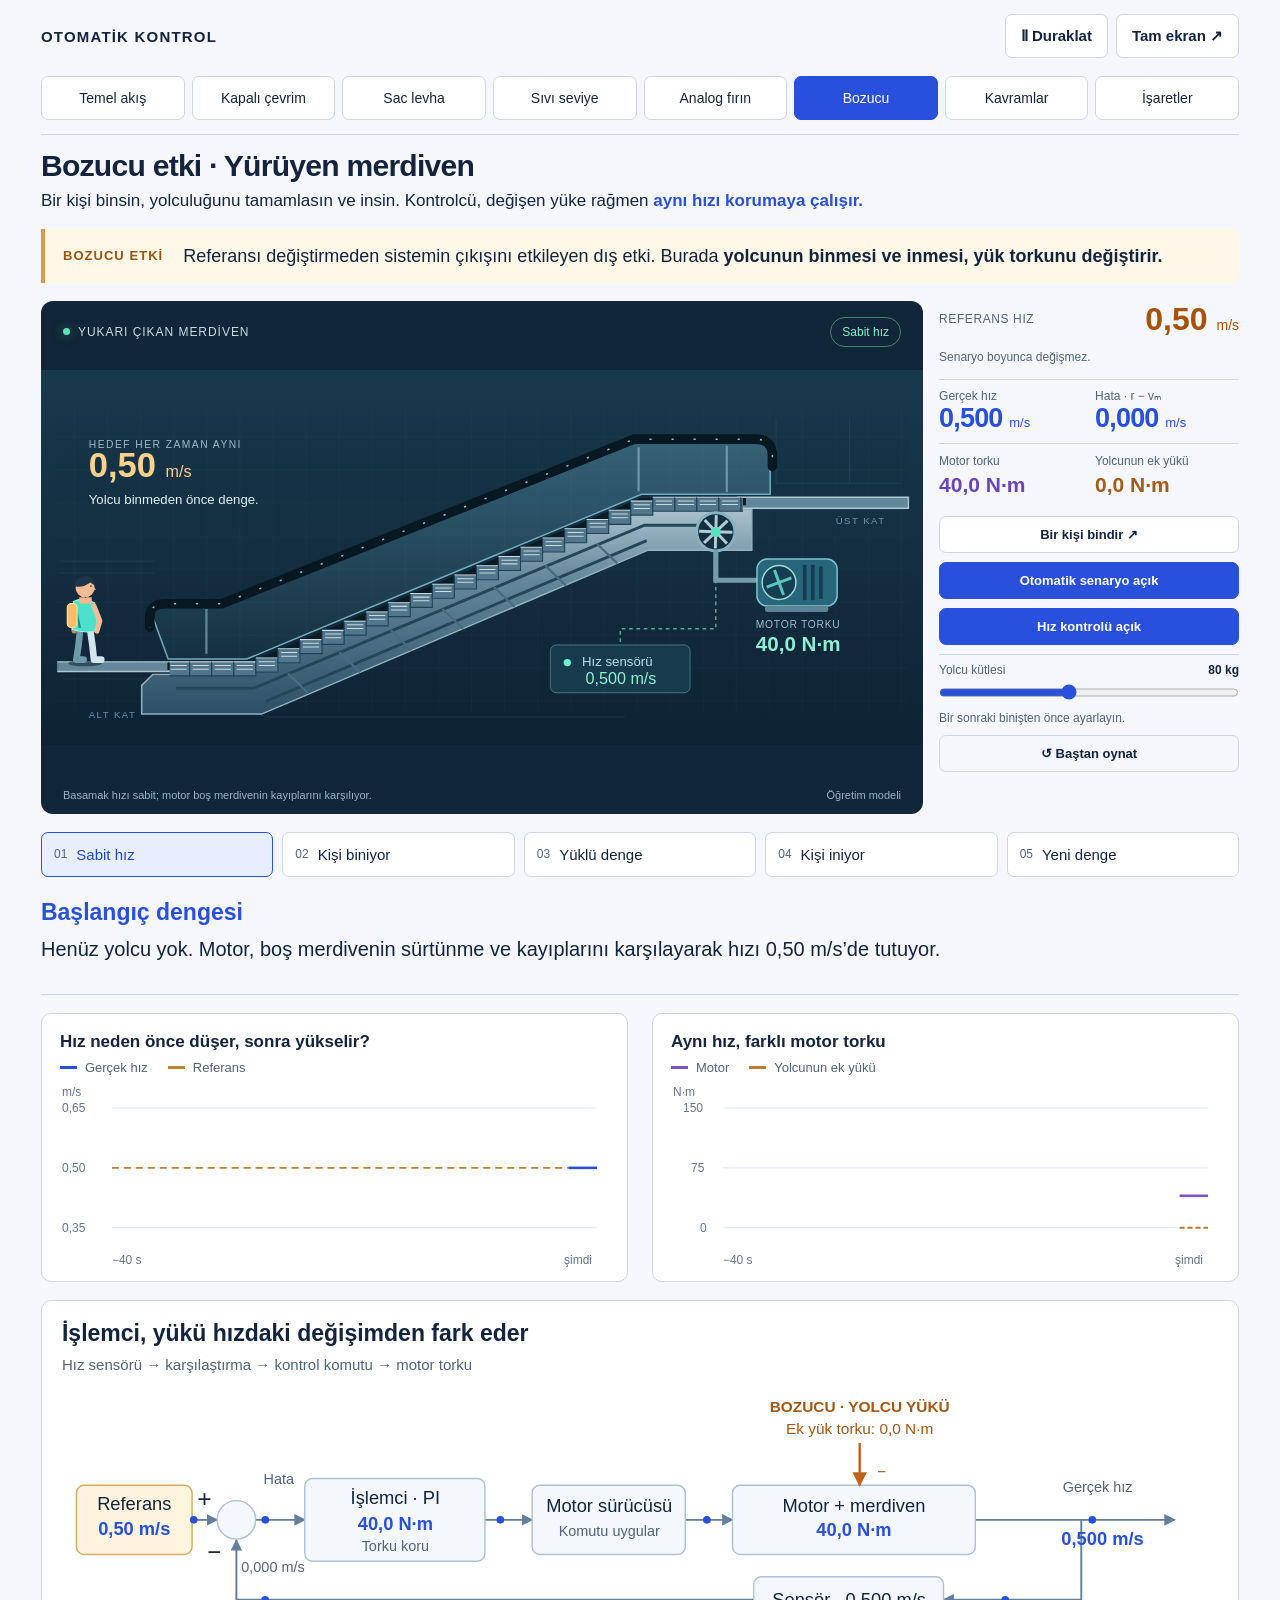
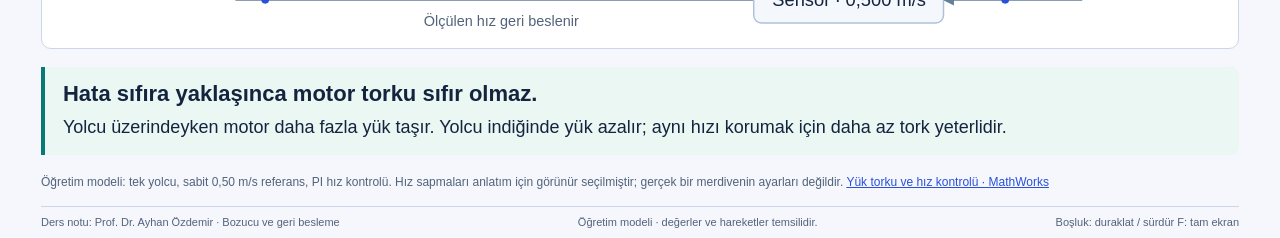
==== index.html @ 8d1a3953 "Add automatic control lecture presentation and source notes" ====
<!doctype html>
<html lang="tr">
<head>
<meta charset="utf-8">
<meta name="viewport" content="width=device-width, initial-scale=1">
<meta name="theme-color" content="#f5f7fc">
<title>Bozucu etki · Yürüyen merdiven · Otomatik Kontrol</title>
<link rel="stylesheet" href="rolling-mill.css">
<link rel="stylesheet" href="liquid-tank.css">
<link rel="stylesheet" href="analog-oven.css">
<link rel="stylesheet" href="lesson-notes.css">
<link rel="stylesheet" href="escalator.css">
<link rel="stylesheet" href="signals.css">
<link rel="icon" type="image/svg+xml" href="data:image/svg+xml,%3Csvg xmlns='http://www.w3.org/2000/svg' viewBox='0 0 40 40'%3E%3Crect width='40' height='40' rx='8' fill='%232950db'/%3E%3Cpath d='M10 12h20v16H10z' fill='none' stroke='white' stroke-width='3'/%3E%3Ccircle cx='10' cy='20' r='4' fill='%23ffc25b'/%3E%3C/svg%3E">
<style>
:root{--bg:#f5f7fc;--paper:#fff;--ink:#14243e;--muted:#52637c;--line:#ccd6e6;--blue:#2950db;--tint:#e5edff;--orange:#a84a00;--teal:#087974}
*{box-sizing:border-box}body{margin:0;background:var(--bg);color:var(--ink);font-family:"Segoe UI",Arial,sans-serif}button{font:inherit;color:inherit;cursor:pointer;min-height:44px;border:1px solid var(--line);border-radius:7px;padding:9px 15px;background:var(--paper);font-weight:600;touch-action:manipulation}button:hover{background:var(--tint)}button:focus-visible,a:focus-visible{outline:3px solid var(--blue);outline-offset:4px}button[aria-pressed=true]{background:var(--blue);color:#fff;border-color:var(--blue)}
.board{min-height:100svh;display:flex;flex-direction:column;max-width:1900px;margin:auto;padding:0 3.2vw}.topbar{display:flex;align-items:center;justify-content:space-between;gap:18px;padding:14px 0;border-bottom:1px solid var(--line)}.brand{font-size:15px;font-weight:700;letter-spacing:.08em}.brand span{font-weight:400;letter-spacing:0;color:var(--muted);margin-left:18px}.top-actions{display:flex;gap:8px;font-size:15px}.intro{padding:20px 0 14px}h1{font-size:clamp(30px,2.65vw,48px);line-height:1.1;letter-spacing:-.025em;margin:0 0 12px;font-weight:650}.definition{font-size:clamp(19px,1.55vw,28px);line-height:1.45;max-width:1500px;margin:0}.definition strong{font-weight:650;color:var(--blue)}.purpose{font-size:clamp(15px,1.16vw,20px);color:var(--muted);margin:8px 0 0;line-height:1.4}.examples{display:flex;align-items:center;gap:8px;flex-wrap:wrap;padding:0 0 16px;border-bottom:1px solid var(--line)}.examples>span{font-size:15px;color:var(--muted);margin-right:8px}.examples button{font-size:16px;font-weight:500;min-height:42px}.workspace{display:grid;grid-template-columns:minmax(0,1.7fr) minmax(330px,1fr);gap:3vw;align-items:center;flex:1;min-height:400px;padding:12px 0}.flow{margin:0;min-width:0}.flow svg{width:100%;height:auto;max-height:49vh;display:block;overflow:visible}.flow text{font-family:inherit;fill:var(--ink)}.node rect{fill:var(--paper);stroke:var(--line);stroke-width:1.8;transition:fill .25s,stroke .25s}.node.active rect{fill:var(--tint);stroke:var(--blue);stroke-width:2.2}.node-title{font-size:26px;font-weight:600}.node-value{font-size:21px;fill:var(--muted)!important}.edge{fill:none;stroke:#7c8da5;stroke-width:2.5}.edge.active{stroke:var(--blue);stroke-width:3.3}.flow .reference{fill:var(--orange)}.flow-caption{display:flex;align-items:flex-start;gap:14px;margin-top:6px;min-height:58px;font-size:clamp(17px,1.45vw,25px);line-height:1.4}.phase-mark{width:9px;height:9px;border-radius:50%;background:var(--blue);margin-top:10px;flex-shrink:0}.flow-caption strong{font-weight:650;color:var(--blue)}.example{border-left:1px solid var(--line);padding-left:2.4vw;min-width:0}.example-heading{display:flex;align-items:center;justify-content:space-between;gap:8px;margin-bottom:13px}.example-heading h2{font-size:clamp(23px,1.9vw,34px);font-weight:650;line-height:1.15;margin:0}.live-label{font-size:13px;color:var(--teal);white-space:nowrap}.readings{display:grid;grid-template-columns:1fr 1fr;gap:12px}.reading-label{display:block;font-size:14px;color:var(--muted);margin-bottom:1px}.value{font-size:clamp(32px,3.45vw,62px);font-weight:600;font-variant-numeric:tabular-nums;letter-spacing:-.045em;line-height:1.15}.value small{font-size:.35em;letter-spacing:0;margin-left:5px}.target .value{color:var(--orange)}.actual .value{color:var(--blue)}.meter{height:9px;background:#dce4f0;position:relative;border-radius:3px;margin:13px 0 9px}.meter-fill{height:100%;width:30%;background:var(--blue);border-radius:3px}.target-tick{position:absolute;top:-5px;height:19px;width:2px;background:var(--orange)}.meter-foot{display:flex;justify-content:space-between;gap:10px;color:var(--muted);font-size:14px;margin-bottom:16px}.error{font-weight:600;color:var(--ink);font-variant-numeric:tabular-nums}.explanations{display:grid;gap:11px}.explanation{padding-left:12px;border-left:3px solid var(--line)}.explanation.current{border-left-color:var(--blue)}.explanation strong{display:block;font-size:clamp(17px,1.33vw,23px);font-weight:650}.explanation p{font-size:clamp(16px,1.23vw,21px);line-height:1.35;color:var(--muted);margin:3px 0 0}.example-bottom{display:flex;justify-content:space-between;align-items:center;gap:12px;margin-top:16px}.example-bottom button{font-size:14px;min-height:40px;padding:8px 12px}.model-note{font-size:13px;line-height:1.35;color:var(--muted);max-width:240px;margin:0}.generic .value{font-size:42px}.generic .meter,.generic .meter-foot{display:none}.generic .readings{margin-bottom:24px}.generic .reading-label{font-size:15px}.generic .value{letter-spacing:0}.footer{display:flex;justify-content:space-between;align-items:center;gap:18px;padding:10px 0 13px;border-top:1px solid var(--line);font-size:13px;line-height:1.35;color:var(--muted)}.footer a{color:inherit;text-decoration:none}.footer a:hover{text-decoration:underline}.sr-only{position:absolute;width:1px;height:1px;padding:0;margin:-1px;overflow:hidden;clip:rect(0,0,0,0);white-space:nowrap;border:0}
@media(min-width:1600px){.board{padding-left:3.5vw;padding-right:3.5vw}.topbar{padding:20px 0}.intro{padding:26px 0 20px}.examples{padding-bottom:20px}.workspace{min-height:570px;padding:24px 0}.flow svg{max-height:53vh}.example-heading{margin-bottom:22px}.explanations{gap:18px}.example-bottom{margin-top:22px}.footer{padding:15px 0;font-size:15px}}
@media(max-width:1100px){.workspace{grid-template-columns:minmax(0,1.5fr) minmax(310px,1fr);gap:20px}.flow .node-title{font-size:28px}.flow .node-value{font-size:23px}.flow-caption{font-size:17px}.example{padding-left:20px}.examples button{font-size:15px}.intro{padding-top:17px}.definition{font-size:19px}.purpose{font-size:15px}}
@media(max-width:800px){.board{padding:0 4%}.brand{font-size:13px}.brand span{display:none}.top-actions button{font-size:13px;padding:8px 10px}.topbar{padding:12px 0;gap:8px}.intro{padding:20px 0 16px}h1{font-size:31px}.definition{font-size:19px}.purpose{font-size:15px}.examples{gap:7px}.examples>span{display:none}.examples button{font-size:14px;flex:1 1 calc(50% - 8px)}.workspace{grid-template-columns:1fr;gap:20px;padding:20px 0}.flow svg{max-height:none}.flow-caption{min-height:58px;font-size:17px}.example{padding:20px 0 0;border-left:0;border-top:1px solid var(--line)}.example-heading h2{font-size:25px}.value{font-size:48px}.readings{gap:28px}.explanation strong{font-size:19px}.explanation p{font-size:18px}.explanations{gap:16px}.footer{align-items:flex-start;font-size:12px}.footer .shortcuts{display:none}.model-note{font-size:13px}.example-bottom{margin-top:20px}.flow .node-title{font-size:30px}.flow .node-value{font-size:25px}.node .optional{display:none}}
@media(min-width:801px){.board{height:100svh}.topbar,.intro,.examples,.footer{flex-shrink:0}.workspace{min-height:0;grid-template-rows:minmax(0,1fr);padding-top:8px;padding-bottom:8px}.flow{display:flex;flex-direction:column;min-height:0;height:100%;justify-content:center}.flow svg{flex:1 1 0;min-height:0;height:0;max-height:none}.flow-caption{min-height:46px;flex:0 0 auto}}
@media(min-width:801px) and (max-width:1100px){.live-label{display:none}.explanations{gap:9px}.example-bottom{margin-top:12px}}
[hidden]{display:none!important}
.topic-nav{display:flex;align-items:center;gap:7px;margin-left:auto}.topic-nav button{font-size:14px;font-weight:500}.closed-workspace{flex:1;min-height:0;display:flex;flex-direction:column;padding:12px 0}.closed-diagram{flex:1;min-height:0;margin:0;display:flex;align-items:center}.closed-diagram svg{display:block;width:100%;height:100%;min-height:0;overflow:visible}.closed-diagram text{font-family:inherit;fill:var(--ink)}.cl-title{font-size:29px;font-weight:600}.cl-sub{font-size:23px;fill:var(--muted)!important}.cl-signal-label{font-size:25px}.cl-box{fill:var(--paper);stroke:var(--line);stroke-width:2}.cl-node.active .cl-box{fill:var(--tint);stroke:var(--blue)}.cl-frame{fill:none;stroke:#71829b;stroke-width:2;stroke-dasharray:20 9 3 9}.cl-edge{fill:none;stroke:#71829b;stroke-width:2.7}.cl-edge.active{stroke:var(--blue);stroke-width:3.5}.cl-sign{font-size:33px;font-weight:600}.cl-branch{fill:var(--ink)}.cl-detail{display:grid;grid-template-columns:1.05fr 1fr;gap:34px;align-items:start;border-top:1px solid var(--line);padding-top:18px;flex-shrink:0;margin-top:10px;min-height:155px}.cl-stage-label{display:flex;gap:12px;align-items:center;margin-bottom:9px}.cl-stage-label h2{margin:0;font-size:clamp(22px,1.9vw,34px);font-weight:650}.cl-phase-number{color:var(--blue);font-size:16px;font-variant-numeric:tabular-nums}.cl-detail p{margin:0;font-size:clamp(18px,1.5vw,25px);line-height:1.38}.cl-calculation{border-left:1px solid var(--line);padding-left:30px}.cl-calculation-header{display:flex;justify-content:space-between;align-items:center;gap:12px;margin-bottom:10px}.cl-calculation-header span{color:var(--muted);font-size:15px}.cl-calculation-header button{font-size:14px;min-height:38px;padding:7px 12px}.cl-equation{font-size:clamp(23px,2.15vw,36px);font-variant-numeric:tabular-nums;line-height:1.2;color:var(--blue);white-space:nowrap}.cl-equation sub{font-size:.6em}.cl-calculation .cl-note{font-size:clamp(14px,1.08vw,19px);color:var(--muted);margin-top:9px;line-height:1.35}.closed-mode .intro{padding-bottom:10px}.cl-symbol{font-style:italic}
@media(min-width:1600px){.cl-detail{min-height:200px;padding-top:25px}.cl-title{font-size:31px}.cl-sub{font-size:24px}.topic-nav button{font-size:16px}}
@media(min-width:801px) and (max-width:1100px){.topbar{gap:9px}.brand span{display:none}.topic-nav button,.top-actions button{font-size:13px;padding:8px 10px}.cl-detail{min-height:164px;gap:20px}.cl-calculation{padding-left:20px}.cl-equation{font-size:24px}.cl-calculation-header{gap:6px}.cl-calculation-header button{font-size:12px}.cl-title{font-size:30px}.cl-sub{font-size:24px}}
@media(max-width:800px){.topbar{flex-wrap:wrap}.topic-nav{order:3;width:100%;margin-left:0}.topic-nav button{flex:1}.top-actions{margin-left:auto}.closed-workspace{flex:none;padding:18px 0}.closed-diagram{flex:none}.closed-diagram svg{height:auto;min-height:0}.cl-detail{grid-template-columns:1fr;gap:20px;min-height:0;padding-top:20px;margin-top:20px}.cl-calculation{border-left:0;border-top:1px solid var(--line);padding:20px 0 0}.cl-detail p{font-size:19px}.cl-calculation .cl-note{font-size:15px}.cl-equation{font-size:26px}.cl-title{font-size:19px}.cl-sub{font-size:15px}.cl-signal-label{font-size:17px}.cl-sign{font-size:26px}.cl-calculation-header span{font-size:14px}.cl-calculation-header button{font-size:13px}.closed-mode h1{font-size:29px}}
@media(prefers-reduced-motion:reduce){*{transition:none!important}}
</style>
</head>
<body>
<main class="board">
  <header class="topbar"><div class="brand">OTOMATİK KONTROL <span>1. hafta</span></div><nav class="topic-nav" aria-label="Ders konusu"><button type="button" data-topic="temel" aria-pressed="false">Temel akış</button><button type="button" data-topic="kapali" aria-pressed="false">Kapalı çevrim</button><button type="button" data-topic="sac" aria-pressed="false">Sac levha</button><button type="button" data-topic="seviye" aria-pressed="false">Sıvı seviye</button><button type="button" data-topic="analog" aria-pressed="true">Analog fırın</button><button type="button" data-topic="bozucu" aria-pressed="false">Bozucu</button><button type="button" data-topic="notlar" aria-pressed="false">Kavramlar</button><button type="button" data-topic="isaretler" aria-pressed="false">İşaretler</button></nav><div class="top-actions"><button id="pause" type="button" aria-pressed="false">Ⅱ Duraklat</button><button id="fullscreen" type="button">Tam ekran ↗</button></div></header>
  <section class="intro" aria-labelledby="title"><h1 id="title">Kontrolün temel döngüsü</h1><p class="definition">Kontrol, bir sistemde fiziksel büyüklüğün <strong>istenen referans değeri</strong>, belirlenen performansta takip etmesini sağlayan kurallar olarak tanımlanabilir.</p><p class="purpose">Amaç, sıcaklık, basınç, hız veya seviye gibi bir büyüklüğü istenen değere getirmektir. Performans, hedefe ulaşma süresini, aşımı ve kalan hatayı kapsar.</p></section>
  <nav class="examples" aria-label="Aynı kontrol döngüsünün örnekleri"><span>Akışta göster:</span><button type="button" data-example="genel" aria-pressed="true">Ders notundaki akış</button><button type="button" data-example="oda" aria-pressed="false">Oda sıcaklığı</button><button type="button" data-example="hiz" aria-pressed="false">Otomobil hızı</button><button type="button" data-example="su" aria-pressed="false">İnsanla su doldurma</button></nav>
  <section class="workspace" aria-label="Otomatik hareket eden kontrol akışı">
    <figure class="flow">
      <svg viewBox="0 0 900 470" role="img" aria-labelledby="flow-title flow-desc">
        <title id="flow-title">Kontrol sisteminin geri besleme döngüsü</title><desc id="flow-desc">Sistemden ölçmeye, ölçmeden karşılaştırmaya geri besleme vardır. Referans karşılaştırmaya girer. Ardından değerlendirme, kontrol işareti üretimi ve sistem gelir. Hareketli işaret bu yolu otomatik izler.</desc>
        <defs><marker id="arrow" viewBox="0 0 10 10" refX="9" refY="5" markerWidth="7" markerHeight="7" orient="auto"><path d="M0 0L10 5L0 10Z" fill="#7c8da5"/></marker><marker id="arrow-active" viewBox="0 0 10 10" refX="9" refY="5" markerWidth="7" markerHeight="7" orient="auto"><path d="M0 0L10 5L0 10Z" fill="#2950db"/></marker></defs>
        <path id="edge-reference" class="edge" d="M280 38V63" marker-end="url(#arrow)"/>
        <path id="edge-compare" class="edge" d="M747 257V97H468" marker-end="url(#arrow)"/>
        <path id="edge-evaluate" class="edge" d="M280 132V161" marker-end="url(#arrow)"/>
        <path id="edge-command" class="edge" d="M280 231V263" marker-end="url(#arrow)"/>
        <path id="edge-system" class="edge" d="M280 346V380" marker-end="url(#arrow)"/>
        <path id="edge-measure" class="edge" d="M468 415H747V337" marker-end="url(#arrow)"/>
        <text class="node-title reference" x="280" y="25" text-anchor="middle">Referans <tspan id="reference-value"></tspan></text>
        <g id="node-compare" class="node"><rect x="92" y="63" width="376" height="69" rx="6"/><text class="node-title" x="280" y="92" text-anchor="middle">Karşılaştırma</text><text id="compare-value" class="node-value" x="280" y="118" text-anchor="middle">Referans ve ölçüm</text></g>
        <g id="node-evaluate" class="node"><rect x="92" y="161" width="376" height="70" rx="6"/><text class="node-title" x="280" y="190" text-anchor="middle">Değerlendirme</text><text id="evaluate-value" class="node-value" x="280" y="216" text-anchor="middle">Kontrol kuralı</text></g>
        <g id="node-command" class="node"><rect x="92" y="263" width="376" height="83" rx="6"/><text class="node-title" x="280" y="292" text-anchor="middle">Kontrol işaretinin<tspan x="280" dy="30">üretilmesi</tspan></text></g>
        <g id="node-system" class="node"><rect x="92" y="380" width="376" height="70" rx="6"/><text class="node-title" x="280" y="409" text-anchor="middle">Sistem</text><text id="system-value" class="node-value" x="280" y="435" text-anchor="middle">Fiziksel büyüklük</text></g>
        <g id="node-measure" class="node"><rect x="628" y="257" width="238" height="80" rx="6"/><text class="node-title" x="747" y="289" text-anchor="middle">Ölçme</text><text id="measure-value" class="node-value" x="747" y="319" text-anchor="middle">Algılayıcı</text></g>
        <circle id="signal" r="7" fill="#2950db"/>
      </svg>
      <figcaption class="flow-caption"><span class="phase-mark" aria-hidden="true"></span><span><strong id="phase-title">Ölçme</strong><span id="phase-text">: Sistemin mevcut fiziksel büyüklüğü ölçülür.</span></span></figcaption>
    </figure>
    <aside class="example generic" id="example" aria-labelledby="example-title">
      <div class="example-heading"><h2 id="example-title">Üç temel işlem</h2><span class="live-label" id="live-label">Akış çalışıyor</span></div>
      <div class="readings"><div class="reading target"><span class="reading-label" id="target-label">İstenen değer</span><div class="value" id="target-value">r</div></div><div class="reading actual"><span class="reading-label" id="actual-label">Ölçülen değer</span><div class="value" id="actual-value">y</div></div></div>
      <div class="meter" aria-hidden="true"><div class="meter-fill" id="meter-fill"></div><span class="target-tick" id="target-tick"></span></div><div class="meter-foot"><span id="scale-label"></span><span class="error" id="error"></span></div>
      <div class="explanations"><div id="explain-measure" class="explanation"><strong>Ölçme</strong><p id="measure-description">Sistemin mevcut durumu belirlenir.</p></div><div id="explain-evaluate" class="explanation"><strong>Değerlendirme</strong><p id="evaluate-description">Ölçüm referansla karşılaştırılır ve hata değerlendirilir.</p></div><div id="explain-command" class="explanation"><strong>Kontrol işareti</strong><p id="command-description">Sistemi etkileyecek komut üretilir.</p></div></div>
      <div class="example-bottom"><p class="model-note" id="model-note">Yeni ölçüm, komutun sonucunu kontrolcüye geri taşır.</p><button id="disturbance" type="button" hidden>Pencereyi aç</button></div>
    </aside>
  </section>
  <section class="closed-workspace" id="closed-workspace" aria-label="Kapalı çevrim kontrol blok diyagramı">
    <figure class="closed-diagram">
      <svg id="closed-svg" viewBox="0 0 1280 370" role="img" aria-labelledby="cl-title cl-desc">
        <title id="cl-title">Kapalı çevrim kontrol blok diyagramı</title><desc id="cl-desc">Referans toplama noktasının artı girişine, ölçülen çıkış eksi girişine gelir. Hata değerlendirme bloğuna gider. Kontrol işareti güç kuvvetlendirici K üzerinden sistemi sürer. Çıkış ölçülüp eksi girişe geri beslenir. Kesikli noktalı çerçeve yalnızca karşılaştırma ve değerlendirme kısmını kapsar.</desc>
        <defs><marker id="cl-arrow" viewBox="0 0 10 10" refX="9" refY="5" markerWidth="7" markerHeight="7" orient="auto"><path d="M0 0L10 5L0 10Z" fill="#71829b"/></marker><marker id="cl-arrow-active" viewBox="0 0 10 10" refX="9" refY="5" markerWidth="7" markerHeight="7" orient="auto"><path d="M0 0L10 5L0 10Z" fill="#2950db"/></marker></defs>
        <rect class="cl-frame" x="185" y="60" width="420" height="184" rx="3"/>
        <text class="cl-title" x="192" y="37">Değerlendirme ve kontrol</text>
        <path id="cl-edge-reference" class="cl-edge" d="M40 150H222" marker-end="url(#cl-arrow)"/>
        <path id="cl-edge-evaluate" class="cl-edge" d="M278 150H359" marker-end="url(#cl-arrow)"/>
        <path id="cl-edge-amplifier" class="cl-edge" d="M582 150H675" marker-end="url(#cl-arrow)"/>
        <path id="cl-edge-system" class="cl-edge" d="M884 150H967" marker-end="url(#cl-arrow)"/>
        <path id="cl-edge-output" class="cl-edge" d="M1136 150H1250" marker-end="url(#cl-arrow)"/>
        <path id="cl-edge-measure" class="cl-edge" d="M1178 150V313H500" marker-end="url(#cl-arrow)"/>
        <path id="cl-edge-feedback" class="cl-edge" d="M344 313H250V178" marker-end="url(#cl-arrow)"/>
        <text class="cl-signal-label" x="46" y="115">Referans</text><text class="cl-sub cl-symbol" x="104" y="186" text-anchor="middle">r(t)</text>
        <g id="cl-node-compare" class="cl-node"><circle class="cl-box" cx="250" cy="150" r="28"/></g>
        <text class="cl-sign" x="206" y="131">+</text><text class="cl-sign" x="217" y="198">−</text>
        <text class="cl-signal-label" x="319" y="115" text-anchor="middle">Hata</text><text class="cl-sub cl-symbol" x="320" y="186" text-anchor="middle">e(t)</text>
        <g id="cl-node-evaluate" class="cl-node"><rect class="cl-box" x="359" y="108" width="223" height="84"/><text class="cl-title" x="470.5" y="146" text-anchor="middle">Değerlendirme</text><text class="cl-sub" x="470.5" y="176" text-anchor="middle" id="cl-controller-label">Kontrol kuralı</text></g>
        <text class="cl-sub cl-symbol" x="629" y="126" text-anchor="middle">u(t)</text>
        <g id="cl-node-amplifier" class="cl-node"><rect class="cl-box" x="675" y="88" width="209" height="124"/><text class="cl-title" x="779.5" y="121" text-anchor="middle">Güç<tspan x="779.5" dy="31">kuvvetlendirici</tspan><tspan x="779.5" dy="42" style="font-size:38px">K</tspan></text></g>
        <g id="cl-node-system" class="cl-node"><rect class="cl-box" x="967" y="108" width="169" height="84"/><text class="cl-title" x="1051.5" y="147" text-anchor="middle">Sistem</text><text class="cl-sub" x="1051.5" y="177" text-anchor="middle" id="cl-system-label">Fiziksel süreç</text></g>
        <circle class="cl-branch" cx="1178" cy="150" r="4.5"/><text class="cl-signal-label" x="1202" y="112" text-anchor="middle">Çıkış</text><text class="cl-sub cl-symbol" x="1215" y="185" text-anchor="middle">y(t)</text>
        <g id="cl-node-measure" class="cl-node"><rect class="cl-box" x="344" y="278" width="156" height="70"/><text class="cl-title" x="422" y="319" text-anchor="middle">Ölçme</text></g>
        <text class="cl-sub" x="782" y="347" text-anchor="middle">Geri besleme yolu</text><text class="cl-sub cl-symbol" x="280" y="346">y<tspan baseline-shift="sub" font-size="16">m</tspan>(t)</text>
        <circle id="cl-signal" r="7" fill="#2950db" visibility="hidden"/><circle id="cl-return-signal" r="6" fill="#087974" visibility="hidden"/>
      </svg>
    </figure>
    <div class="cl-detail">
      <div><div class="cl-stage-label"><span id="cl-phase-number" class="cl-phase-number">01</span><h2 id="cl-phase-title">Referans ve karşılaştırma</h2></div><p id="cl-phase-text">Referans artı girişe, ölçülen çıkış eksi girişe gelir. Aralarındaki fark hata işaretidir.</p></div>
      <div class="cl-calculation"><div class="cl-calculation-header"><span>Negatif geri besleme</span><button id="cl-example" type="button" aria-pressed="false">Fırın örneğini göster</button></div><div id="cl-equation" class="cl-equation">e(t) = r(t) − y<sub>m</sub>(t)</div><p class="cl-note" id="cl-note">y<sub>m</sub>(t): ölçülen geri besleme. Referans ve ölçüm, karşılaştırmada aynı ölçeğe getirilir.</p></div>
    </div>
  </section>
  <section class="mill-workspace" id="mill-workspace" aria-label="Sac levha kalınlık kontrolü animasyonu" hidden></section>
  <section class="mill-workspace" id="tank-workspace" aria-label="Sıvı seviye kontrolü animasyonu" hidden></section>
  <section class="mill-workspace" id="oven-workspace" aria-label="Analog sıcaklık kontrolü animasyonu" hidden></section>
  <section class="mill-workspace" id="escalator-workspace" aria-label="Bozucu etki ve yürüyen merdiven animasyonu" hidden></section>
  <section class="signals-workspace" id="signals-workspace" aria-label="İşaretler, sürekli ve ayrık zaman sistemleri" hidden></section>
  <section class="notes-workspace" id="notes-workspace" aria-label="Kontrol sistemleri kavramları" hidden>
    <nav class="notes-nav" aria-label="Ders notu başlıkları">
      <a href="#not-geri-besleme"><span>01</span>Geri besleme</a>
      <a href="#not-acik-cevrim"><span>02</span>Açık çevrim</a>
      <a href="#not-acik-tank"><span>03</span>Açık çevrim tank</a>
      <a href="#not-kapali-cevrim"><span>04</span>Kapalı çevrim</a>
      <a href="#not-kararlilik"><span>05</span>Kararlılık</a>
      <a href="#not-zamanla-degismeyen"><span>06</span>Zamanla değişmeyen sistem</a>
      <a href="#not-lineer-sistemler"><span>07</span>Lineer / lineer olmayan</a>
      <a href="#not-rlc-ornegi"><span>08</span>RLC devresi örneği</a>
      <a href="#not-rlc-lineer-olmayan"><span>09</span>Lineer olmayan RLC</a>
    </nav>
    <article class="notes-sheet" id="not-geri-besleme" aria-labelledby="not-geri-baslik">
      <h2 id="not-geri-baslik"><span>01</span>Geri besleme</h2>
      <figure class="lesson-source-figure"><figcaption><span>Tanım · ileri yol ve geri besleme elemanları</span><a href="assets/geri-besleme-notu.png" target="_blank" rel="noopener">Görseli büyüt ↗</a></figcaption><img src="assets/geri-besleme-notu.png" width="1517" height="652" alt="Geri besleme, sistem çıkışının girişe toplam veya fark olarak etkimesidir. Şema, ileri yol elemanlarını ve çıkıştan karşılaştırma noktasına dönen geri besleme elemanlarını gösterir. Sac kalınlığının, sıvı seviyesinin ve fırın sıcaklığının ölçülüp kontrolcüye iletilmesi geri besleme örnekleridir."></figure>
    </article>
    <article class="notes-sheet" id="not-acik-cevrim" aria-labelledby="not-acik-baslik">
      <h2 id="not-acik-baslik"><span>02</span>Açık çevrim kontrol</h2>
      <figure class="lesson-source-figure"><figcaption><span>Tanım · açık çevrim blok diyagramı</span><a href="assets/acik-cevrim-notu.png" target="_blank" rel="noopener">Görseli büyüt ↗</a></figcaption><img src="assets/acik-cevrim-notu.png" width="786" height="224" alt="Açık çevrimde çıkış büyüklüğü kontrol işlemine etki etmez ve giriş referansıyla karşılaştırılmaz. Blok diyagramı giriş, kontrolör, bozucu etkiye maruz kalan sistem ve çıkıştan oluşur; geri dönüş yolu yoktur."></figure>
    </article>
    <article class="notes-sheet" id="not-acik-tank" aria-labelledby="not-tank-baslik">
      <h2 id="not-tank-baslik"><span>03</span>Açık çevrim sıvı tankı seviye kontrolü</h2>
      <figure class="lesson-source-figure"><figcaption><span>Örnek · iki açık çevrim tank düzeneği</span><a href="assets/acik-cevrim-tank-notu.png" target="_blank" rel="noopener">Görseli büyüt ↗</a></figcaption><img src="assets/acik-cevrim-tank-notu.png" width="833" height="261" alt="Açık çevrim sıvı tankı seviye kontrolünün iki düzeneği. Bilgisayar, DAC ve güç kuvvetlendirici üzerinden giriş valfini sürer. Sağdaki düzenekte ölçülen seviye ayrıca gösterilir; ölçüm bilgisayarın kontrol hesabına geri dönmez."></figure>
    </article>
    <article class="notes-sheet" id="not-kapali-cevrim" aria-labelledby="not-kapali-baslik">
      <h2 id="not-kapali-baslik"><span>04</span>Kapalı çevrim kontrol</h2>
      <figure class="lesson-source-figure"><figcaption><span>Tanım · blok diyagramı ve sıvı seviye örneği</span><a href="assets/kapali-cevrim-notu.png" target="_blank" rel="noopener">Görseli büyüt ↗</a></figcaption><img src="assets/kapali-cevrim-notu.png" width="870" height="652" alt="Kapalı çevrimde sistem çıkışı ölçme bloğu üzerinden kontrolöre geri döner ve kontrol işlemine etki eder. Sıvı seviye örneğinde ölçülen su seviyesi referansla karşılaştırılır; hata işaretine göre valf komutu üretilir."></figure>
    </article>
    <article class="notes-sheet" id="not-kararlilik" aria-labelledby="not-kararlilik-baslik">
      <h2 id="not-kararlilik-baslik"><span>05</span>Giriş–çıkış açısından kararlılık</h2>
      <figure class="lesson-source-figure"><figcaption><span>Sınırlı giriş · sınırlı ve sınırsız çıkış örnekleri</span><a href="assets/kararlilik-notu.png" target="_blank" rel="noopener">Görseli büyüt ↗</a></figcaption><img src="assets/kararlilik-notu.png" width="866" height="606" alt="Giriş ve çıkışın sınırlılığı üzerinden kararlılık açıklaması. Birim giriş için ilk örneğin çıkışı 5 değerine yaklaşır; ikinci örneğin çıkışı zamanla sınırsız büyür. Grafikler kararlı ve kararsız davranışları karşılaştırır."></figure>
    </article>
    <article class="notes-sheet" id="not-zamanla-degismeyen" aria-labelledby="not-zaman-baslik">
      <h2 id="not-zaman-baslik"><span>06</span>Zamanla değişmeyen kontrol sistemi</h2>
      <figure class="lesson-source-figure"><figcaption><span>Sabit parametre kabulü · alan kontrollü DC makine</span><a href="assets/zamanla-degismeyen-notu.png" target="_blank" rel="noopener">Görseli büyüt ↗</a></figcaption><img src="assets/zamanla-degismeyen-notu.png" width="802" height="360" alt="Zamanla değişmeyen kontrol sistemi, parametreleri sabit kabul edilen sistem olarak açıklanır. Alan kontrollü DC makine şemasında R a ve R f dirençleri, L f endüktansı, J atalet momenti ve B viskoz sürtünme katsayısı gösterilir."></figure>
    </article>
    <article class="notes-sheet notes-comparison" id="not-lineer-sistemler" aria-labelledby="not-lineer-baslik">
      <h2 id="not-lineer-baslik"><span>07</span>Lineer ve lineer olmayan kontrol sistemleri</h2>
      <div class="notes-comparison-grid">
        <figure class="lesson-source-figure"><figcaption><span>Lineer kontrol sistemi · s. 7–8</span><a href="assets/lineer-kontrol-notu.png" target="_blank" rel="noopener">Görseli büyüt ↗</a></figcaption><img src="assets/lineer-kontrol-notu.png" width="819" height="810" alt="Ders notundaki lineer kontrol sistemi tanımı: süperpozisyon, çarpımsallık ve toplamsallık ilkeleri; n. dereceden doğrusal diferansiyel denklem. Durum uzayı biçimleri, sabit A ve B matrisleriyle zamanla değişmeyen, A(t) ve B(t) matrisleriyle zamanla değişen lineer sistemleri gösterir."></figure>
        <figure class="lesson-source-figure"><figcaption><span>Lineer olmayan kontrol sistemi · s. 8</span><a href="assets/lineer-olmayan-kontrol-notu.png" target="_blank" rel="noopener">Görseli büyüt ↗</a></figcaption><img src="assets/lineer-olmayan-kontrol-notu.png" width="848" height="610" alt="Ders notundaki lineer olmayan kontrol sistemi tanımı: durum değişkenlerine bağlı parametreler, doğrusal olmayan diferansiyel denklem ve durum uzayı modelleri. Genel model x nokta eşittir f(x,u,t), başlangıç durumu x(0) eşittir x sıfır; çıkış denklemi y eşittir Cx veya h(x,u,t) olarak gösterilir."></figure>
      </div>
    </article>
    <article class="notes-sheet notes-long" id="not-rlc-ornegi" aria-labelledby="not-rlc-baslik">
      <h2 id="not-rlc-baslik"><span>08</span>Örnek 1 · Lineer RLC devresi</h2>
      <figure class="lesson-source-figure"><figcaption><span>Devre, diferansiyel denklem ve durum uzay modeli · s. 8–9</span><a href="assets/rlc-lineer-ornek.png" target="_blank" rel="noopener">Görseli büyüt ↗</a></figcaption><img src="assets/rlc-lineer-ornek.png" width="482" height="918" alt="Ders notundaki Örnek 1 ve tam çözümü: R, L ve C değerleri sabit seri RLC devresi. Çevre denklemi ve kondansatör akım-gerilim ilişkisinden ikinci dereceden doğrusal diferansiyel denklem elde edilir. Durum değişkenleri x1 eşittir Vc ve x2 eşittir dVc/dt seçilerek iki durum denklemi ve vektör-matris modeli yazılır."></figure>
      <p class="notes-source-link"><a href="./2024%20OTOMAT%C4%B0K_KONTROL/Oto.Kontrol_1_2019.pdf#page=8" target="_blank" rel="noopener">Örneği kaynak PDF’de aç · s. 8–9 ↗</a></p>
    </article>
    <article class="notes-sheet notes-long" id="not-rlc-lineer-olmayan" aria-labelledby="not-rlc-lineer-olmayan-baslik">
      <h2 id="not-rlc-lineer-olmayan-baslik"><span>09</span>Örnek 2 · Lineer olmayan RLC devresi</h2>
      <figure class="lesson-source-figure"><figcaption><span>Varaktör, gerilime bağlı kapasite ve durum uzay modeli · s. 10–11</span><a href="assets/rlc-lineer-olmayan-ornek.png" target="_blank" rel="noopener">Görseli büyüt ↗</a></figcaption><img src="assets/rlc-lineer-olmayan-ornek.png" width="501" height="1116" alt="Ders notundaki Örnek 2 ve tam çözümü: R ve L sabit, kapasitesi kondansatör uç gerilimine bağlı olan RLC devresi ve varaktörün kapasite-gerilim grafiği. Kaynakta kapasite C eşittir kc bölü Vc olarak verilir. Lineer olmayan diferansiyel denklem, x1 eşittir Vc ve x2 eşittir dVc/dt durum değişkenleriyle durum denklemleri ve f(x) ile g(x) vektörleri gösterilir."></figure>
      <p class="notes-source-link"><a href="./2024%20OTOMAT%C4%B0K_KONTROL/Oto.Kontrol_1_2019.pdf#page=10" target="_blank" rel="noopener">Örneği kaynak PDF’de aç · s. 10–11 ↗</a></p>
    </article>
  </section>
  <footer class="footer"><a id="lesson-source" href="./2024%20OTOMAT%C4%B0K_KONTROL/Oto.Kontrol_1_2019.pdf#page=1" target="_blank" rel="noopener">Ders notu: Prof. Dr. Ayhan Özdemir, 1. hafta, s. 1</a><span id="mill-model-note" hidden>Öğretim modeli · değerler ve hareketler temsilidir.</span><span class="shortcuts">Boşluk: duraklat / sürdür &nbsp; F: tam ekran</span></footer>
</main>
<div class="sr-only" id="announcement" role="status" aria-live="polite"></div>
<script src="rolling-mill.js"></script>
<script src="liquid-tank.js"></script>
<script src="analog-oven.js"></script>
<script src="escalator.js"></script>
<script src="signals.js"></script>
<script>
(() => {
  'use strict';
  const $ = id => document.getElementById(id);
  const reduced = matchMedia('(prefers-reduced-motion: reduce)');
  const duration = 2300;
  const phases = ['measure','compare','evaluate','command','system'];
  const names = ['Ölçme','Karşılaştırma','Değerlendirme','Kontrol işaretinin üretilmesi','Sistem'];
  const generalText = ['Sistemin mevcut fiziksel büyüklüğü ölçülür.','Ölçülen değer, istenen referansla karşılaştırılır.','Hata, belirlenen kontrol kuralına göre değerlendirilir.','Sistemi etkileyecek kontrol komutu üretilir.','Komut sistemi etkiler. Değişen sonuç yeniden ölçülür.'];
  const configurations = {
    genel:{title:'Üç temel işlem',target:1,start:0,min:0,max:1,unit:'',precision:1},
    oda:{title:'Oda sıcaklığı',target:22,start:19,min:16,max:25,unit:'°C',precision:1,sensor:'Sıcaklık sensörü',button:'Pencereyi aç',note:'Değerler, kontrol mantığını göstermek için temsilidir.'},
    hiz:{title:'Otomobil hızı',target:90,start:75,min:0,max:120,unit:'km/sa',precision:0,sensor:'Hız sensörü',button:'Yokuşa gir',note:'Yokuş hızı düşürür. Geri besleme yeni komutu belirler.'},
    su:{title:'İnsanla su doldurma',target:75,start:20,min:0,max:100,unit:'%',precision:0,sensor:'Gözle seviye algısı',button:'Bardağı boşalt',note:'Göz ölçer, insan değerlendirir, el akışı ayarlar. Seviye ölçeği temsilidir.'}
  };
  let selected='genel', config=configurations.genel, phase=0, elapsed=0, paused=false, currentTopic='kapali';
  let actual=0, measured=0, error=1, from=0, destination=0, frameId=null, lastTime=null;
  let planned='',command='',transitionCount=0;
  const edges=Object.fromEntries(phases.map(key=>[key,$('edge-'+key)]));
  const lengths=Object.fromEntries(phases.map(key=>[key,edges[key].getTotalLength()]));
  const format=(value,precision=config.precision)=>Number(value).toLocaleString('tr-TR',{minimumFractionDigits:0,maximumFractionDigits:precision});
  const withUnit=value=>`${format(value)} ${config.unit}`.trim();
  const closeEnough=()=>Math.abs(error)<(selected==='hiz'?1:selected==='su'?1:0.12);
  function chooseAction(){
    if(selected==='genel')return 'Kontrol kuralı uygulanır';
    if(selected==='oda')return closeEnough()?'Sıcaklığı koru':error>0?'Isıtmayı artır':'Isıtmayı azalt';
    if(selected==='hiz')return closeEnough()?'Hızı koru':error>0?'Tahrik torkunu artır':'Tahrik torkunu azalt';
    return closeEnough()?'Su akışını durdur':error>10?'Sürahiyi eğ, suyu dök':error>0?'Akışı azalt':'Su akışını durdur';
  }
  function descriptiveText(){
    if(selected==='genel')return generalText[phase];
    if(phase===0)return selected==='su'?`Gözün su seviyesini ${format(measured)} / 100 olarak algılar.`:`${config.sensor}, ${withUnit(measured)} değerini ölçer.`;
    if(phase===1)return closeEnough()?'Ölçüm referansa ulaştı. Fark çok küçük veya sıfır.':selected==='su'?`Seviye, hedef çizgisinin ${format(error)} birim altında.`:`Referans ile ölçüm arasındaki fark ${withUnit(error)}.`;
    if(phase===2)return selected==='su'?'Gördüğün seviyeye göre dökmeye devam edip etmeyeceğine karar verirsin.':`Kontrolcü farkı değerlendirir: ${planned.toLocaleLowerCase('tr-TR')}.`;
    if(phase===3)return selected==='su'?`Elinle komutu uygularsın: ${command.toLocaleLowerCase('tr-TR')}.`:`Komut sisteme gönderilir: ${command.toLocaleLowerCase('tr-TR')}.`;
    return selected==='su'?'Su seviyesi değişir. Gözün yeni seviyeyi tekrar izler.':'Komut fiziksel büyüklüğü değiştirir. Sonuç tekrar ölçülür.';
  }
  function updateReadings(){
    if(selected==='genel')return;
    $('actual-value').innerHTML=`${format(actual)}<small>${config.unit}</small>`;
    $('system-value').textContent=selected==='oda'?`Oda · ${withUnit(actual)}`:selected==='hiz'?`Araç · ${withUnit(actual)}`:`Su seviyesi · ${format(actual)} / 100`;
    $('meter-fill').style.width=`${Math.max(0,Math.min(100,(actual-config.min)/(config.max-config.min)*100))}%`;
  }
  function updateText(){
    const generic=selected==='genel';
    $('reference-value').textContent=generic?'':selected==='su'?'· dolum çizgisi':`· ${withUnit(config.target)}`;
    $('compare-value').textContent=generic?'Referans ve ölçüm':selected==='su'?`Fark: ${format(error)} birim`:`Hata: ${withUnit(error)}`;
    $('evaluate-value').textContent=generic?'Kontrol kuralı':planned;
    $('measure-value').textContent=generic?'Algılayıcı':withUnit(measured);
    $('measure-description').textContent=generic?'Sistemin mevcut durumu belirlenir.':`${config.sensor}: ${withUnit(measured)}.`;
    $('evaluate-description').textContent=generic?'Ölçüm referansla karşılaştırılır ve hata değerlendirilir.':`${selected==='su'?'İnsanın kararı':'Kontrolcü'}: ${planned.toLocaleLowerCase('tr-TR')}.`;
    $('command-description').textContent=generic?'Sistemi etkileyecek komut üretilir.':`${command}.`;
    $('error').textContent=selected==='su'?`Fark: ${format(error)} birim`:`Hata: ${withUnit(error)}`;
    $('phase-title').textContent=names[phase];
    $('phase-text').textContent=`: ${descriptiveText()}`;
    for(const [key,edge] of Object.entries(edges)){
      const active=key===phases[phase];edge.classList.toggle('active',active);edge.setAttribute('marker-end',`url(#${active?'arrow-active':'arrow'})`);
      $('node-'+key).classList.toggle('active',active);
    }
    $('edge-reference').classList.toggle('active',phase===1);
    $('edge-reference').setAttribute('marker-end',`url(#${phase===1?'arrow-active':'arrow'})`);
    for(const name of ['measure','evaluate','command'])$('explain-'+name).classList.toggle('current',name===(phase===0?'measure':phase<3?'evaluate':phase===3?'command':''));
    document.documentElement.dataset.phase=phases[phase];
    document.documentElement.dataset.transitions=String(transitionCount);
    updateReadings();
  }
  function enterPhase(next){
    phase=next;elapsed=0;transitionCount++;
    if(phase===0){measured=actual;error=config.target-measured;}
    if(phase===1)error=config.target-measured;
    if(phase===2)planned=chooseAction();
    if(phase===3)command=planned;
    if(phase===4){
      from=actual;
      destination=selected==='genel'?Math.min(1,actual+.1):closeEnough()?config.target:actual+error*.64;
      if(Math.abs(config.target-destination)<(selected==='hiz'?1:selected==='su'?1:0.12))destination=config.target;
      destination=Math.max(config.min,Math.min(config.max,destination));
    }
    updateText();
  }
  function tick(time){
    if(lastTime===null)lastTime=time;
    const dt=Math.min(120,time-lastTime);lastTime=time;
    if(!paused&&!document.hidden&&currentTopic==='temel'){
      elapsed+=dt;
      if(elapsed>=duration){if(phase===4)actual=destination;enterPhase((phase+1)%phases.length);}
      const progress=Math.min(1,elapsed/duration);
      if(phase===4){actual=from+(destination-from)*(1-Math.pow(1-progress,3));updateReadings();}
      const key=phases[phase],point=edges[key].getPointAtLength(lengths[key]*Math.min(1,progress*1.5));
      $('signal').setAttribute('cx',point.x);$('signal').setAttribute('cy',point.y);
      $('signal').setAttribute('visibility',reduced.matches?'hidden':'visible');
    }
    if(!paused&&!document.hidden&&currentTopic==='kapali')tickClosed(dt);
    if(!paused&&!document.hidden&&currentTopic==='sac')rolling.tick(dt);
    if(!paused&&!document.hidden&&currentTopic==='seviye')tank.tick(dt);
    if(!paused&&!document.hidden&&currentTopic==='analog')oven.tick(dt);
    if(!paused&&!document.hidden&&currentTopic==='bozucu')escalator.tick(dt);
    frameId=requestAnimationFrame(tick);
  }
  function selectExample(key){
    selected=key;config=configurations[key];actual=config.start;measured=actual;error=config.target-actual;from=actual;destination=actual;
    planned=chooseAction();command=selected==='genel'?'Kontrol işareti':'Komut henüz üretilmedi';transitionCount=0;
    $('example').classList.toggle('generic',key==='genel');$('example-title').textContent=config.title;
    $('target-label').textContent=key==='su'?'Hedef çizgisi':key==='genel'?'İstenen değer':'Referans';
    $('actual-label').textContent=key==='genel'?'Ölçülen değer':key==='su'?'Su seviyesi':'Gerçek değer';
    $('target-value').innerHTML=key==='genel'?'r':`${format(config.target)}<small>${config.unit}</small>`;
    if(key==='genel'){$('actual-value').textContent='y';$('system-value').textContent='Fiziksel büyüklük';}
    $('target-tick').style.left=`${(config.target-config.min)/(config.max-config.min)*100}%`;
    $('scale-label').textContent=`${config.min}–${config.max} ${config.unit}`;
    $('model-note').textContent=config.note||'Yeni ölçüm, komutun sonucunu kontrolcüye geri taşır.';
    $('disturbance').hidden=key==='genel';$('disturbance').textContent=config.button||'';
    document.querySelectorAll('button[data-example]').forEach(button=>button.setAttribute('aria-pressed',String(button.dataset.example===key)));
    enterPhase(0);lastTime=null;
    document.documentElement.dataset.example=key;
    $('announcement').textContent=`${config.title} seçildi. Akış ${paused?'duraklatıldı':'otomatik ilerliyor'}.`;
  }
  function togglePause(){
    paused=!paused;$('pause').textContent=paused?'▶ Sürdür':'Ⅱ Duraklat';$('pause').setAttribute('aria-pressed',String(paused));
    $('live-label').textContent=paused?'Akış duraklatıldı':'Akış çalışıyor';lastTime=null;
  }
  async function fullscreen(){try{if(document.fullscreenElement)await document.exitFullscreen();else await document.documentElement.requestFullscreen();}catch{$('announcement').textContent='Tam ekran için tarayıcıda F11 tuşunu kullanabilirsiniz.';}}
  document.querySelectorAll('button[data-example]').forEach(button=>button.addEventListener('click',()=>selectExample(button.dataset.example)));
  $('pause').addEventListener('click',togglePause);$('fullscreen').addEventListener('click',fullscreen);
  $('disturbance').addEventListener('click',()=>{
    actual=selected==='su'?20:Math.max(config.min,actual-(selected==='oda'?3:15));measured=actual;error=config.target-actual;planned=chooseAction();enterPhase(0);lastTime=null;
    $('announcement').textContent=selected==='oda'?'Pencere açıldı, oda soğudu.':selected==='hiz'?'Araç yokuşta yavaşladı.':'Bardak boşaltıldı.';
  });
  document.addEventListener('keydown',event=>{
    if(event.ctrlKey||event.metaKey||event.altKey||/INPUT|SELECT|TEXTAREA/.test(event.target.tagName))return;
    if(event.key===' '&&currentTopic!=='notlar'&&currentTopic!=='isaretler'&&!/BUTTON|A/.test(event.target.tagName)){event.preventDefault();togglePause();}
    else if(event.key.toLowerCase()==='f'){event.preventDefault();fullscreen();}
  });
  document.addEventListener('fullscreenchange',()=>{$('fullscreen').textContent=document.fullscreenElement?'Tam ekrandan çık ↙':'Tam ekran ↗';});
  document.addEventListener('visibilitychange',()=>{lastTime=null;});
  addEventListener('pagehide',()=>cancelAnimationFrame(frameId));
  addEventListener('pageshow',event=>{if(event.persisted){lastTime=null;frameId=requestAnimationFrame(tick);}});
  const originalIntro={title:$('title').textContent,definition:document.querySelector('.definition').innerHTML,purpose:document.querySelector('.purpose').textContent};
  const closed={phase:0,elapsed:0,changes:0,example:false,actual:140,measured:140,start:140,end:140};
  const closedKeys=['reference','evaluate','amplifier','system','measure','feedback'];
  const closedTitles=['Referans ve karşılaştırma','Değerlendirme','Güç kuvvetlendirici K','Kontrol edilen sistem','Çıkışın ölçülmesi','Negatif geri besleme'];
  const closedCopy=[
    'Referans artı girişe, ölçülen çıkış eksi girişe gelir. Aralarındaki fark hata işaretidir.',
    'Kontrolcü hatayı kontrol kuralına göre işler ve u(t) kontrol komutunu üretir.',
    'K, kontrol komutunu fiziksel sistemi sürebilecek güç düzeyine taşır.',
    'Güç işareti sisteme uygulanır. Sistemin fiziksel çıkışı y(t) değişir.',
    'Çıkış, ölçme elemanına ulaşır. Ölçme sistemi geri besleme işaretini üretir.',
    'Ölçülen işaret eksi girişe geri döner. Yeni karşılaştırma, kontrol komutunu günceller.'
  ];
  const closedEdges=Object.fromEntries(closedKeys.map(key=>[key,$('cl-edge-'+key)]));
  function closedEquation(){
    if(closed.example){
      const measured=Math.round(closed.measured),difference=180-measured;
      $('cl-equation').textContent=`180 − ${measured} = ${difference} °C`;
      $('cl-note').textContent=`Referans: 180 °C. Ölçüm: ${measured} °C. Temsili sıcaklık değerleri aynı ölçekle karşılaştırılıyor.`;
    }else{
      $('cl-equation').innerHTML='e(t) = r(t) − y<sub>m</sub>(t)';
      $('cl-note').innerHTML='y<sub>m</sub>(t): ölçülen geri besleme. Referans ve ölçüm, karşılaştırmada aynı ölçeğe getirilir.';
    }
    $('cl-system-label').textContent=closed.example?`Fırın · ${Math.round(closed.actual)} °C`:'Fiziksel süreç';
    $('cl-controller-label').textContent=closed.example?(180-closed.measured<1?'Sıcaklığı koru':'Isıtma komutu'):'Kontrol kuralı';
  }
  function closedUpdate(){
    const p=closed.phase;
    $('cl-phase-number').textContent=String(p+1).padStart(2,'0');
    $('cl-phase-title').textContent=closedTitles[p];
    $('cl-phase-text').textContent=closed.example?[
      `180 °C referans, ${Math.round(closed.measured)} °C ölçümle karşılaştırılır. Hata ${180-Math.round(closed.measured)} °C’dir.`,
      'Sıcaklık kontrolcüsü, hataya göre ısıtıcıya verilecek kontrol komutunu belirler.',
      'Güç devresi, kontrolcünün komutuyla fırının ısıtıcısına enerji aktarır.',
      'Isıtıcı fırını etkiler. Sıcaklık zaman içinde referansa yaklaşır.',
      'Sıcaklık sensörü ve işaret düzenleyici devre, yeni sıcaklığın ölçümünü sağlar.',
      'Ölçülen sıcaklık eksi girişe döner. Kontrolcü yeni hataya göre komut üretir.'
    ][p]:closedCopy[p];
    document.querySelectorAll('.cl-node').forEach(node=>node.classList.remove('active'));
    const node=['compare','evaluate','amplifier','system','measure','compare'][p];
    $('cl-node-'+node).classList.add('active');
    document.querySelectorAll('.cl-edge').forEach(edge=>{const on=edge.id==='cl-edge-'+closedKeys[p]||(p===0&&edge.id==='cl-edge-feedback')||(p===4&&edge.id==='cl-edge-output');edge.classList.toggle('active',on);edge.setAttribute('marker-end',`url(#${on?'cl-arrow-active':'cl-arrow'})`);});
    document.documentElement.dataset.closedPhase=closedKeys[p];
    document.documentElement.dataset.closedChanges=String(closed.changes);
    closedEquation();
  }
  function closedEnter(next){
    closed.phase=next;closed.elapsed=0;closed.changes++;
    if(next===3){closed.start=closed.actual;closed.end=180-closed.actual<1?180:closed.actual+(180-closed.actual)*.55;}
    if(next===4)closed.measured=closed.actual;
    closedUpdate();
  }
  function positionDot(dot,path,progress){const point=path.getPointAtLength(path.getTotalLength()*progress);dot.setAttribute('cx',point.x);dot.setAttribute('cy',point.y);}
  function drawClosedSignal(){
    const progress=Math.min(1,closed.elapsed/duration*1.35);
    const signal=$('cl-signal'),returned=$('cl-return-signal');
    signal.setAttribute('visibility',reduced.matches?'hidden':'visible');
    positionDot(signal,closedEdges[closedKeys[closed.phase]],progress);
    returned.setAttribute('visibility',closed.phase===0&&!reduced.matches?'visible':'hidden');
    if(closed.phase===0)positionDot(returned,closedEdges.feedback,progress);
  }
  function tickClosed(dt){
    closed.elapsed+=dt;
    if(closed.elapsed>=duration){if(closed.phase===3)closed.actual=closed.end;closedEnter((closed.phase+1)%6);}
    const progress=Math.min(1,closed.elapsed/duration);
    if(closed.phase===3&&closed.example){closed.actual=closed.start+(closed.end-closed.start)*(1-Math.pow(1-progress,3));closedEquation();}
    drawClosedSignal();
  }
  function activateTopic(topic){
    currentTopic=topic;lastTime=null;
    const isClosed=topic==='kapali',isMill=topic==='sac',isTank=topic==='seviye',isOven=topic==='analog',isNotes=topic==='notlar',isEscalator=topic==='bozucu',isSignals=topic==='isaretler';
    document.querySelector('.board').classList.toggle('closed-mode',isClosed);
    document.querySelector('.board').classList.toggle('mill-mode',isMill||isTank||isOven||isEscalator);
    document.querySelector('.board').classList.toggle('notes-mode',isNotes);
    document.querySelector('.board').classList.toggle('signals-mode',isSignals);
    document.querySelector('.workspace').hidden=isClosed||isMill||isTank||isOven||isNotes||isEscalator||isSignals;
    document.querySelector('.examples').hidden=isClosed||isMill||isTank||isOven||isNotes||isEscalator||isSignals;
    $('closed-workspace').hidden=!isClosed;
    $('mill-workspace').hidden=!isMill;
    $('tank-workspace').hidden=!isTank;
    $('oven-workspace').hidden=!isOven;
    $('notes-workspace').hidden=!isNotes;
    $('escalator-workspace').hidden=!isEscalator;
    $('signals-workspace').hidden=!isSignals;
    $('pause').hidden=isNotes||isSignals;
    document.querySelector('.shortcuts').textContent=isNotes||isSignals?'F: tam ekran':'Boşluk: duraklat / sürdür   F: tam ekran';
    $('mill-model-note').hidden=!(isMill||isTank||isOven||isEscalator);
    $('title').textContent=isOven?'Analog sıcaklık kontrolü':isTank?'Sıvı seviye kontrolü':isMill?'Sac levha kalınlık kontrolü':isClosed?'Kapalı çevrim kontrol blok diyagramı':originalIntro.title;
    document.querySelector('.definition').innerHTML=isOven?'Hedef sıcaklığı değiştir, fırının kapağını aç. <strong>Op-amp’lı kontrolcünün</strong> ısıtıcı gücünü nasıl ayarladığını izle.':isTank?'Çıkış vanasını aç, hedef seviyeyi değiştir. Kontrolcünün <strong>giriş valfini nasıl ayarladığını</strong> izle.':isMill?'Hedefi değiştir, hatta daha kalın sac gönder. Kontrolcünün <strong>merdane aralığını nasıl ayarladığını</strong> izle.':isClosed?'Sistem çıkışı ölçülür ve referansla karşılaştırılır. Kontrolcü, <strong>hata işaretine göre</strong> sisteme uygulanacak komutu belirler.':originalIntro.definition;
    document.querySelector('.purpose').textContent=isOven?'Analog döngüde referans, hata ve kontrol işareti sürekli gerilimlerdir. Gürültü ekleyerek RC filtrenin etkisini karşılaştır.':isClosed?'Kesikli noktalı çerçeve, değerlendirme ve kontrol kısmıdır. Analog veya sayısal işlemci ile gerçekleştirilebilir.':originalIntro.purpose;
    document.querySelectorAll('button[data-topic]').forEach(button=>button.setAttribute('aria-pressed',String(button.dataset.topic===topic)));
    document.title=isOven?'Analog sıcaklık kontrolü · Otomatik Kontrol':isTank?'Sıvı seviye kontrolü · Otomatik Kontrol':isMill?'Sac levha kalınlık kontrolü · Otomatik Kontrol':isClosed?'Kapalı çevrim kontrol · Otomatik Kontrol':'Kontrol döngüsü · Otomatik Kontrol';
    document.documentElement.dataset.topic=topic;
    history.replaceState(null,'',isOven?'#analog-firin':isTank?'#sivi-seviye':isMill?'#sac-levha':isClosed?'#kapali-cevrim':'#temel-akis');
    $('lesson-source').href='./2024%20OTOMAT%C4%B0K_KONTROL/Oto.Kontrol_1_2019.pdf#page='+(isOven?4:isTank?3:isMill?2:1);
    $('lesson-source').textContent='Ders notu: Prof. Dr. Ayhan Özdemir, 1. hafta, s. '+(isOven?4:isTank?3:isMill?2:1);
    if(isNotes){
      $('title').textContent='Kontrol sistemlerinde temel kavramlar';
      document.querySelector('.definition').textContent='Geri besleme, çevrim yapıları, kararlılık, zamanla değişmeyen sistemler ve lineerlik.';
      document.title='Kontrol sistemlerinde temel kavramlar · Otomatik Kontrol';
      history.replaceState(null,'','#ders-notlari');
      $('lesson-source').href='./2024%20OTOMAT%C4%B0K_KONTROL/Oto.Kontrol_1_2019.pdf';
      $('lesson-source').textContent='Ders notu: Prof. Dr. Ayhan Özdemir · 1. hafta';
      $('announcement').textContent='Dokuz ders notu başlığı aynı sayfada gösteriliyor.';
    }
    if(isSignals){
      $('title').textContent='İşaretler · Sürekli ve ayrık zaman';
      document.querySelector('.definition').innerHTML='Bir işaretin <strong>hangi anlarda tanımlı olduğu</strong>, şekli kadar önemlidir. Ders notunun 11–13. sayfalarını grafikler ve kontrol şemalarıyla inceleyelim.';
      document.title='İşaretler · Sürekli ve ayrık zaman · Otomatik Kontrol';
      history.replaceState(null,'','#isaretler');
      $('lesson-source').href='./2024%20OTOMAT%C4%B0K_KONTROL/Oto.Kontrol_1_2019.pdf#page=11';
      $('lesson-source').textContent='Ders notu: Prof. Dr. Ayhan Özdemir · 1. hafta, s. 11–13';
      $('announcement').textContent='İşaretler: beş başlık, tek sayfa. Yaklaşım ve örnekleme sürgüleri kullanılabilir.';
    }
    if(isEscalator){
      $('title').textContent='Bozucu etki · Yürüyen merdiven';
      document.querySelector('.definition').innerHTML='Bir kişi binsin, yolculuğunu tamamlasın ve insin. Kontrolcü, değişen yüke rağmen <strong>aynı hızı korumaya çalışır.</strong>';
      document.title='Bozucu etki · Yürüyen merdiven · Otomatik Kontrol';
      history.replaceState(null,'','#bozucu-merdiven');
      $('lesson-source').href='./2024%20OTOMAT%C4%B0K_KONTROL/Oto.Kontrol_1_2019.pdf';
      $('lesson-source').textContent='Ders notu: Prof. Dr. Ayhan Özdemir · Bozucu ve geri besleme';
      escalator.refresh();
    }
    if(isClosed)drawClosedLayout();
    if(isMill)rolling.refresh();
    if(isTank)tank.refresh();
    if(isOven)oven.refresh();
  }
  function drawClosedLayout(){
    const svg=$('closed-svg');
    const mobile=innerWidth<=800;
    svg.setAttribute('viewBox',mobile?'0 0 560 470':'0 0 1280 370');
    const set=(id,attrs)=>{const node=$(id);for(const [key,value]of Object.entries(attrs))node.setAttribute(key,value);};
    if(mobile){
      /* The same connections fold into two rows on narrow screens. */
      set('cl-edge-reference',{d:'M12 126H72'});set('cl-edge-evaluate',{d:'M128 126H180'});set('cl-edge-amplifier',{d:'M350 126H386'});set('cl-edge-system',{d:'M535 126H550V250H477'});set('cl-edge-output',{d:'M337 250H285'});set('cl-edge-measure',{d:'M305 250V392H257'});set('cl-edge-feedback',{d:'M127 392H100V154'});
      $('cl-node-compare').setAttribute('transform','translate(-150,-24)');
      $('cl-node-evaluate').setAttribute('transform','translate(-94,-24) scale(.765,1)');
      $('cl-node-amplifier').setAttribute('transform','translate(-96,-24) scale(.714,1)');
      $('cl-node-system').setAttribute('transform','translate(-464,100) scale(.828,1)');
      $('cl-node-measure').setAttribute('transform','translate(-160,79) scale(.833,1)');
      const direct=svg.querySelectorAll(':scope > text');direct.forEach(node=>node.style.display='none');
      svg.querySelector('.cl-frame').setAttribute('x','54');svg.querySelector('.cl-frame').setAttribute('y','54');svg.querySelector('.cl-frame').setAttribute('width','308');svg.querySelector('.cl-frame').setAttribute('height','163');
      svg.querySelector('.cl-branch').setAttribute('cx','305');svg.querySelector('.cl-branch').setAttribute('cy','250');
      if(!$('cl-mobile-labels')){
        const group=document.createElementNS('http://www.w3.org/2000/svg','g');group.id='cl-mobile-labels';
        group.innerHTML='<text class="cl-title" x="57" y="31">Değerlendirme ve kontrol</text><text class="cl-signal-label" x="12" y="93">r(t)</text><text class="cl-sign" x="66" y="112">+</text><text class="cl-sign" x="72" y="169">−</text><text class="cl-signal-label" x="151" y="103" text-anchor="middle">Hata</text><text class="cl-signal-label" x="277" y="233">y(t)</text><text class="cl-sub" x="310" y="424" text-anchor="middle">Geri besleme yolu</text><text class="cl-sub" x="112" y="436">yₘ(t)</text>';
        svg.appendChild(group);
      }else $('cl-mobile-labels').style.display='';
    }else{
      const paths={reference:'M40 150H222',evaluate:'M278 150H359',amplifier:'M582 150H675',system:'M884 150H967',output:'M1136 150H1250',measure:'M1178 150V313H500',feedback:'M344 313H250V178'};
      Object.entries(paths).forEach(([key,d])=>set('cl-edge-'+key,{d}));
      svg.querySelectorAll('.cl-node').forEach(node=>node.removeAttribute('transform'));
      svg.querySelectorAll(':scope > text').forEach(node=>node.style.display='');
      const bounds=svg.querySelector('.cl-frame');for(const [key,value]of Object.entries({x:185,y:60,width:420,height:184}))bounds.setAttribute(key,value);
      svg.querySelector('.cl-branch').setAttribute('cx','1178');svg.querySelector('.cl-branch').setAttribute('cy','150');
      if($('cl-mobile-labels'))$('cl-mobile-labels').style.display='none';
    }
    drawClosedSignal();
  }
  document.querySelectorAll('button[data-topic]').forEach(button=>button.addEventListener('click',()=>activateTopic(button.dataset.topic)));
  $('cl-example').addEventListener('click',()=>{closed.example=!closed.example;closed.actual=140;closed.measured=140;closed.start=140;closed.end=140;$('cl-example').setAttribute('aria-pressed',String(closed.example));$('cl-example').textContent=closed.example?'Genel şemaya dön':'Fırın örneğini göster';closedEnter(0);});
  addEventListener('resize',drawClosedLayout);
  const rolling=window.createRollingMill($('mill-workspace'));
  const tank=window.createLiquidTank($('tank-workspace'));
  const oven=window.createAnalogOven($('oven-workspace'));
  const escalator=window.createEscalator($('escalator-workspace'));
  window.createSignalsLesson($('signals-workspace'));
  const requestedHash=location.hash;
  selectExample('genel');closedUpdate();activateTopic(requestedHash==='#isaretler'||requestedHash.startsWith('#isaret-')?'isaretler':requestedHash==='#temel-akis'?'temel':requestedHash==='#kapali-cevrim'?'kapali':requestedHash==='#sac-levha'?'sac':requestedHash==='#sivi-seviye'?'seviye':requestedHash==='#ders-notlari'||requestedHash.startsWith('#not-')?'notlar':requestedHash==='#analog-firin'?'analog':'bozucu');
  if((requestedHash.startsWith('#not-')||requestedHash.startsWith('#isaret-'))&&document.getElementById(requestedHash.slice(1))){history.replaceState(null,'',requestedHash);document.getElementById(requestedHash.slice(1)).scrollIntoView();}
  frameId=requestAnimationFrame(tick);
})();
</script>
</body>
</html>
---- rolling-mill.css ----
/* Interactive rolling mill lesson. All assets are local. */
.mill-mode .intro{padding:14px 0 10px}.mill-mode h1{font-size:clamp(27px,2.35vw,43px);margin-bottom:7px}.mill-mode .definition{font-size:clamp(17px,1.3vw,24px)}.mill-mode .purpose{display:none}.mill-workspace{display:flex;flex-direction:column;flex:1;min-height:0;padding:5px 0 10px;gap:12px}.mill-main{display:grid;grid-template-columns:minmax(0,1fr) 275px;gap:16px;flex:1;min-height:0}.mill-scene{position:relative;background:#112638;border-radius:12px;overflow:hidden;min-height:0;display:flex;flex-direction:column;isolation:isolate}.mill-scene-head{position:absolute;z-index:1;top:16px;left:22px;right:22px;display:flex;justify-content:space-between;align-items:center;color:#c5dbe6;font-size:12px;letter-spacing:.08em;gap:12px}.mill-live{display:flex;align-items:center;gap:8px}.mill-live i{width:7px;height:7px;border-radius:50%;background:#5ee3b5;box-shadow:0 0 12px #5ee3b570}.mill-badge{padding:7px 11px;border:1px solid #466276;border-radius:30px;color:#ffcf83;font-size:12px;letter-spacing:0;white-space:nowrap}.mill-badge[data-good=true]{border-color:#438776;color:#7ff1c8}.mill-scene svg{width:100%;height:100%;min-height:0;display:block}.mill-scene text{font-family:"Segoe UI",Arial,sans-serif}.mill-caption{position:absolute;bottom:13px;left:22px;right:22px;color:#98b8c9;display:flex;justify-content:space-between;font-size:12px;gap:10px}.mill-caption strong{color:#d9eef7;font-weight:500}.mill-panel{display:flex;flex-direction:column;gap:9px;min-height:0}.mill-reference{display:block;font-size:13px;color:var(--muted)}.mill-target-row{display:flex;justify-content:space-between;align-items:center;margin:1px 0 2px}.mill-target-row output{font-size:31px;line-height:1.1;letter-spacing:-.04em;font-weight:650;color:#a65207}.mill-target-row output small{font-size:15px;letter-spacing:0;font-weight:400}.mill-limit{color:var(--muted);font-size:12px}.mill-panel input[type=range]{width:100%;margin:7px 0;accent-color:var(--blue);cursor:pointer;height:17px}.mill-target input{accent-color:#c17624}.mill-readings{display:grid;grid-template-columns:1fr 1fr;border-top:1px solid var(--line);padding-top:9px;gap:12px}.mill-readings span{font-size:12px;color:var(--muted);display:block}.mill-readings output{display:block;font-size:28px;font-weight:600;font-variant-numeric:tabular-nums;color:var(--blue);letter-spacing:-.03em}.mill-readings output small{font-size:13px;font-weight:400;letter-spacing:0}.mill-panel button{font-size:13px;min-height:37px;padding:7px 10px;width:100%}.mill-pressure{border-top:1px solid var(--line);padding-top:8px}.mill-pressure label{display:flex;align-items:center;justify-content:space-between;font-size:12px;color:var(--muted)}.mill-pressure output{font-weight:600;color:var(--ink)}.mill-pressure input:disabled{opacity:.6;cursor:default}.mill-chart{margin:0;flex:1;min-height:65px;display:flex;flex-direction:column}.mill-chart figcaption{font-size:11px;display:flex;gap:12px;color:var(--muted)}.mill-chart figcaption span::before{content:"";display:inline-block;width:12px;height:2px;margin-right:4px;background:var(--blue);vertical-align:middle}.mill-chart figcaption span:last-child::before{background:#b3732f}.mill-chart svg{width:100%;height:100%;min-height:0;flex:1}.mill-chart text{font-family:inherit;font-size:10px;fill:#64758b}.mill-pipeline{display:flex;align-items:stretch;gap:13px;flex-shrink:0;padding-top:22px;position:relative}.mill-block{border:1px solid var(--line);border-radius:7px;min-width:0;flex:1;background:#fff;position:relative;padding:10px 10px 8px;display:flex;flex-direction:column;justify-content:center;min-height:77px;transition:background .25s,border-color .25s}.mill-block::after{content:'→';position:absolute;left:100%;top:26px;width:14px;text-align:center;color:#7d91a5;font-size:17px}.mill-block:last-child::after{display:none}.mill-block.active{border-color:#2950db;background:#e7eeff}.mill-block .mill-block-name{font-size:13px;font-weight:650;white-space:nowrap}.mill-block output{font-size:16px;font-weight:600;font-variant-numeric:tabular-nums;color:#2950db;line-height:1.4}.mill-block small{font-size:10px;color:var(--muted);white-space:nowrap}.mill-digital{display:flex;gap:13px;flex:2.15;min-width:0;position:relative}.mill-digital::before{content:"SAYISAL İŞLEMCİ · PLC / DSP / PC";position:absolute;left:0;right:0;top:-21px;border-top:1px dashed #8498b1;padding-top:3px;text-align:center;font-size:9px;color:var(--muted);letter-spacing:.04em}.mill-digital>.mill-block:last-child::after{display:block}.mill-explain{display:flex;align-items:center;gap:16px;min-height:49px;border-top:1px solid var(--line);padding-top:10px;flex-shrink:0}.mill-step{flex-shrink:0;font-size:13px;font-weight:650;color:#2950db;min-width:160px}.mill-explain p{font-size:clamp(15px,1.15vw,20px);line-height:1.3;margin:0}.mill-mode .footer{font-size:11px;padding:8px 0}.mill-mode .brand span{display:none}.mill-scene .mill-wire{fill:none;stroke:#436475;stroke-width:2}.mill-scene .mill-label{fill:#bdd8e4;font-size:18px}.mill-scene .mill-sub{fill:#88adbe;font-size:14px}.mill-scene .mill-digital-text{fill:#76e5c1;font-size:16px;font-family:Consolas,monospace}.mill-scene .mill-surface{fill:#203d4e;stroke:#4a6b7c;stroke-width:1.5}.mill-scene .mill-signal-dot{fill:#61e8bf;filter:url(#mill-glow)}
@media(min-width:1600px){.mill-main{grid-template-columns:minmax(0,1fr) 340px;gap:25px}.mill-panel{gap:14px}.mill-reference{font-size:17px}.mill-target-row output{font-size:41px}.mill-readings output{font-size:37px}.mill-readings span,.mill-pressure label{font-size:16px}.mill-panel button{font-size:16px;min-height:44px}.mill-block{min-height:94px;padding:12px 16px}.mill-block .mill-block-name{font-size:17px}.mill-block output{font-size:21px}.mill-block small{font-size:12px}.mill-block::after{top:33px}.mill-digital::before{font-size:11px;top:-24px}.mill-pipeline{padding-top:26px}.mill-step{font-size:17px;min-width:195px}.mill-explain{min-height:62px}.mill-scene-head,.mill-caption{font-size:15px}.mill-badge{font-size:15px}.mill-chart figcaption{font-size:13px}}
@media(min-width:801px) and (max-width:1100px){.topic-nav{gap:4px}.topic-nav button,.top-actions button{font-size:12px;padding:7px 8px}.brand{font-size:13px;letter-spacing:.025em}.mill-main{grid-template-columns:minmax(0,1fr) 242px;gap:13px}.mill-pipeline{gap:8px}.mill-digital{gap:8px}.mill-block{padding:9px 6px}.mill-block::after{width:9px;font-size:13px}.mill-block .mill-block-name{font-size:11px}.mill-block output{font-size:14px}.mill-block small{font-size:9px}.mill-digital::before{font-size:8px}.mill-scene-head,.mill-caption{left:16px;right:16px;font-size:10px}.mill-badge{font-size:11px}.mill-step{min-width:143px}.mill-explain{gap:10px}}
@media(max-width:800px){.topic-nav button{font-size:12px;padding:8px 6px}.mill-workspace{flex:none;gap:17px}.mill-main{grid-template-columns:1fr;gap:19px}.mill-scene{aspect-ratio:1.65;min-height:230px}.mill-scene-head{top:12px;left:12px;right:12px;font-size:9px;letter-spacing:0}.mill-badge{font-size:9px;padding:5px 7px}.mill-caption{left:12px;right:12px;bottom:9px;font-size:9px}.mill-caption>span:last-child{display:none}.mill-panel{display:grid;grid-template-columns:1fr 1fr;gap:16px}.mill-readings{border-top:0;padding-top:0;gap:6px}.mill-readings output{font-size:27px}.mill-target-row output{font-size:30px}.mill-limit{display:none}.mill-pressure{border:0;padding:0}.mill-chart{min-height:90px;grid-column:1/-1}.mill-pipeline{flex-wrap:wrap;gap:9px;padding-top:0}.mill-block{flex:1 1 calc(33% - 10px);min-height:80px}.mill-digital{flex:2 1 calc(66% - 9px);gap:9px;margin-top:24px;order:4}.mill-block[data-step="4"],.mill-block[data-step="5"],.mill-block[data-step="6"]{order:5}.mill-digital::before{font-size:9px;top:-22px}.mill-block::after,.mill-digital>.mill-block:last-child::after{display:none}.mill-block .mill-block-name{font-size:12px}.mill-block small{font-size:9px}.mill-explain{align-items:flex-start;flex-direction:column;gap:5px}.mill-explain p{font-size:16px;min-height:64px}.mill-mode .intro{padding-top:19px}.mill-mode .definition{font-size:17px}.mill-mode h1{font-size:28px}.mill-mode .footer{font-size:10px}}
.mill-scene,.mill-panel{min-width:0}.mill-actions{display:grid;grid-template-columns:1fr 1fr;gap:8px}.mill-panel .mill-actions button{min-height:49px;line-height:1.25}.mill-chart{min-height:88px}.mill-chart svg{max-height:128px}.mill-readings output{white-space:nowrap}
.mill-scene .mill-cabinet{fill:#173446;stroke:#6a91a7;stroke-width:1.6}.mill-scene .mill-cabinet-title{fill:#e0edf5;font-size:17px;font-weight:600}.mill-scene .mill-cabinet-value{fill:#81f2d0;font-size:16px;font-variant-numeric:tabular-nums}.mill-scene .mill-cabinet-note{fill:#b6ccd8;font-size:13px}.mill-scene .mill-reference-box .mill-cabinet{stroke:#d9ac62;fill:#3a352c}.mill-scene .mill-reference-box .mill-cabinet-value{fill:#ffcf83;font-size:19px}.mill-scene .mill-reference-wire{stroke:#d9ac62}.mill-scene .mill-input-sign{font-size:18px;fill:#dceaf3;font-weight:700}.mill-scene-box.active .mill-cabinet{stroke:#8ef4d3;stroke-width:2.7;fill:#244d5b}
@media(min-width:801px) and (max-height:850px){.mill-panel{gap:5px}}
@media(min-width:801px) and (max-height:720px){.mill-chart{display:none}.mill-pressure .mill-limit{display:none}}
@media(max-width:800px){.mill-main{grid-template-columns:minmax(0,1fr)}.mill-scene{aspect-ratio:auto;height:230px;min-height:0;width:100%}.mill-panel{grid-template-columns:repeat(2,minmax(0,1fr));gap:14px}.mill-target,.mill-readings,.mill-actions,.mill-pressure{grid-column:1/-1}.mill-readings{padding-top:12px;border-top:1px solid var(--line)}.mill-readings output{font-size:32px}.mill-digital{flex-basis:100%}.mill-chart{min-height:110px}.mill-pressure .mill-limit{display:block}.mill-panel .mill-actions button{min-height:48px}}
@media(prefers-reduced-motion:reduce){.mill-block{transition:none}}

/* The supplied course figures sit immediately above their live animations. */
.board.mill-mode{height:auto;min-height:100svh}.mill-mode .mill-workspace{flex:none;gap:18px}.lesson-source-figure{margin:0;padding:14px 18px 18px;border:1px solid var(--line);border-radius:12px;background:#fff;flex:none}.lesson-source-figure figcaption{display:flex;justify-content:space-between;align-items:center;gap:16px;margin-bottom:12px;font-size:14px;color:var(--muted)}.lesson-source-figure figcaption a{color:var(--blue);text-decoration:none;white-space:nowrap}.lesson-source-figure figcaption a:hover{text-decoration:underline}.lesson-source-figure img{display:block;max-width:100%;width:auto;height:auto;max-height:min(60vh,580px);margin:auto}.mill-mode .mill-main{flex:none;height:clamp(390px,56vh,650px)}
@media(max-width:800px){.lesson-source-figure{padding:12px 9px}.lesson-source-figure figcaption{align-items:flex-start;gap:10px;font-size:12px}.lesson-source-figure img{max-height:none}.mill-mode .mill-main{height:auto}}
.mill-workspace>.lesson-source-figure{width:50%;margin-inline:auto}
.mill-workspace>.lesson-source-figure figcaption{flex-wrap:wrap}
.mill-workspace>.lesson-source-figure img{max-height:min(30vh,290px)}
@media(max-width:800px){.mill-workspace>.lesson-source-figure img{max-height:none}}
---- liquid-tank.css ----
.tank-scene .tank-flow{fill:none;stroke:#58d2f5;stroke-dasharray:10 14;stroke-linejoin:round}.tank-scene .tank-target-label{fill:#ffcf83;font-size:18px;font-weight:600}.tank-ruler text{fill:#9cbfce;font-size:12px}.tank-scene .tank-level-display{fill:#edfaff;font-size:31px;font-weight:600;paint-order:stroke;stroke:#16374c;stroke-width:2;stroke-opacity:.4}.tank-scene .tank-volume-display{fill:#c3e8f4;font-size:14px}.tank-pipeline .mill-digital::before{content:"BİLGİSAYAR · SAYISAL İŞLEMCİ"}.tank-pipeline .mill-block-name{font-size:12px}.tank-pipeline .mill-block small{font-size:9px}
@media(min-width:1600px){.tank-pipeline .mill-block-name{font-size:16px}.tank-pipeline .mill-block small{font-size:11px}}
@media(min-width:801px) and (max-width:1100px){.tank-pipeline .mill-block-name{font-size:10px}.tank-pipeline .mill-block small{font-size:8px}.tank-pipeline .mill-block output{font-size:13px}}
@media(max-width:800px){.tank-pipeline>.mill-block[data-step]{order:0}.tank-pipeline .mill-digital{order:1;flex-basis:100%}.tank-pipeline>.mill-block[data-step="5"],.tank-pipeline>.mill-block[data-step="6"],.tank-pipeline>.mill-block[data-step="7"]{order:2}.tank-pipeline .mill-block-name{font-size:10px}.tank-pipeline .mill-block small{font-size:8px}.tank-pipeline .mill-block output{font-size:14px}.topic-nav{gap:4px}.topic-nav button{min-width:0}}
---- analog-oven.css ----
.oven-scene .oven-circuit{fill:none;stroke:#9dbdc9;stroke-width:1.7;stroke-linecap:round;stroke-linejoin:round}.oven-scene .oven-opamp{fill:#244d5f;stroke:#9bd5d6;stroke-width:1.7}.oven-scene .oven-pin{fill:#e4f5f3;font-size:14px;font-weight:600}.oven-scene .oven-amp-name{fill:#c7e1e5;font-size:13px;text-anchor:middle}.oven-scene .oven-junction{fill:#b5dadd}.oven-scene .oven-part{fill:#adc9d7;font-size:12px}.oven-scene .oven-section-title{fill:#e1eff4;font-size:19px;font-weight:600}.oven-scene .oven-power{fill:#ffcc86;font-size:26px;font-weight:600}.oven-scene .oven-display{fill:#b2f4e0;font-size:14px;font-family:Consolas,monospace}.oven-comparison.active>circle{stroke:#8ef4d3;stroke-width:3}.mill-mode .oven-main{height:clamp(470px,62vh,690px)}.oven-pipeline .mill-block small{font-size:9px}.oven-notes{display:grid;grid-template-columns:1fr 1fr;gap:24px;padding:18px 0 2px;border-top:1px solid var(--line)}.oven-notes section{min-width:0}.oven-notes h2{font-size:20px;line-height:1.3;margin:0 0 9px}.oven-notes p{font-size:16px;line-height:1.5;margin:8px 0}.oven-equation{font-size:25px;color:var(--blue);margin:18px 0 10px}.oven-notes .oven-note-small{font-size:13px;color:var(--muted)}.oven-scope-legend{display:flex;flex-wrap:wrap;gap:15px;font-size:12px;margin:14px 0 4px;color:var(--muted)}.oven-scope-legend span::before{content:"";display:inline-block;width:13px;height:2px;margin-right:5px;vertical-align:middle;background:#b56c22}.oven-scope-legend span:nth-child(2)::before{background:#087974}.oven-scope-legend small{margin-left:auto}.oven-scope{display:block;width:100%;height:110px;overflow:visible}.oven-scope text{font-size:10px;fill:#5c708b;font-family:inherit}.oven-design-source{font-size:12px;line-height:1.45;color:var(--muted);margin:0}.oven-design-source a{color:var(--blue)}
@media(min-width:1600px){.oven-notes h2{font-size:25px}.oven-notes p{font-size:20px}.oven-notes .oven-note-small{font-size:16px}.oven-equation{font-size:31px}.oven-scope{height:130px}.oven-pipeline .mill-block small{font-size:11px}}
@media(min-width:801px) and (max-width:1100px){.oven-pipeline .mill-block-name{font-size:10px}.oven-pipeline .mill-block small{font-size:8px}.oven-scene .mill-scene-head{font-size:9px}.oven-notes h2{font-size:18px}.oven-equation{font-size:23px}.oven-main .mill-readings output{font-size:25px}}
@media(max-width:800px){.mill-mode .oven-main{height:auto}.oven-notes{grid-template-columns:1fr;gap:20px}.oven-main .mill-panel>#oven-filter-button{grid-column:1/-1}.oven-pipeline .mill-block-name{font-size:11px}.oven-pipeline .mill-block small{font-size:8px}.oven-scene .mill-scene-head{font-size:8px}.oven-scene .mill-badge{font-size:8px}.oven-notes h2{font-size:19px}.oven-main .mill-chart{display:flex}.oven-main .mill-pressure .mill-limit{display:block}}
---- lesson-notes.css ----
/* Static course figures, in the order supplied by the lecturer. */
.board.notes-mode{height:auto;min-height:100svh}
.notes-mode .brand span,.notes-mode .purpose{display:none}
.notes-workspace{padding:6px 0 28px}
.notes-nav{position:sticky;top:0;z-index:3;display:grid;grid-template-columns:repeat(9,minmax(0,1fr));gap:8px;padding:12px 0;background:var(--bg);border-bottom:1px solid var(--line)}
.notes-nav a{display:flex;align-items:center;gap:8px;padding:12px 10px;min-height:48px;background:var(--paper);border:1px solid var(--line);border-radius:7px;color:var(--ink);text-decoration:none;font-size:14px;line-height:1.3}
.notes-nav a:hover{background:var(--tint);border-color:var(--blue)}
.notes-nav a span{font-size:12px;color:var(--blue);font-variant-numeric:tabular-nums}
.notes-sheet{padding-top:30px;scroll-margin-top:100px}
.notes-sheet h2{display:flex;gap:14px;align-items:baseline;margin:0 0 14px;font-size:clamp(23px,2vw,34px);line-height:1.25;font-weight:650}
.notes-sheet h2 span{font-size:.6em;color:var(--blue);font-weight:500}
.notes-sheet .lesson-source-figure{padding:14px 22px 22px}
.notes-sheet .lesson-source-figure img{width:100%;max-width:1320px;height:auto;max-height:calc(100svh - 190px);object-fit:contain;margin:auto}
.notes-sheet:last-child{padding-bottom:8px}
.notes-sheet.notes-long .lesson-source-figure img{max-height:none;max-width:1000px}
.notes-source-link{margin:12px 0 0;font-size:14px}.notes-source-link a{color:var(--blue)}
.notes-comparison-grid{display:grid;grid-template-columns:repeat(2,minmax(0,1fr));gap:18px;align-items:start}
.notes-comparison-grid .lesson-source-figure{min-width:0;padding:14px 14px 18px}
.notes-comparison-grid figcaption{font-size:13px;gap:10px}
.notes-comparison-grid .lesson-source-figure img{max-height:none}
@media(max-width:1100px){.notes-comparison-grid{grid-template-columns:1fr}}
@media(min-width:801px) and (max-width:1100px){.topbar{flex-wrap:wrap}.topbar .topic-nav{order:3;width:100%;margin-left:0;justify-content:space-between}.topbar .topic-nav button{flex:1}.notes-nav{grid-template-columns:repeat(3,minmax(0,1fr))}.notes-nav a{padding:9px 12px;min-height:42px}.notes-sheet{scroll-margin-top:180px}}
@media(max-width:800px){.topbar .topic-nav{display:grid;grid-template-columns:repeat(3,minmax(0,1fr))}.notes-nav{position:static;grid-template-columns:repeat(2,minmax(0,1fr));gap:7px}.notes-nav a{font-size:13px;padding:10px 8px}.notes-sheet{padding-top:24px;scroll-margin-top:16px}.notes-sheet h2{font-size:23px;gap:10px}.notes-sheet .lesson-source-figure{padding:12px 9px}.notes-sheet .lesson-source-figure img{max-height:none;width:100%}}
@media print{.notes-nav,.notes-mode .topbar,.notes-mode .intro,.notes-mode .footer,.notes-sheet figcaption a{display:none}.notes-sheet{break-inside:avoid;break-after:page;padding-top:0}.notes-sheet:last-child{break-after:auto}.notes-sheet .lesson-source-figure{border:0;padding:0}.notes-sheet .lesson-source-figure img{max-height:80vh}.notes-comparison-grid{grid-template-columns:repeat(2,minmax(0,1fr))}}
---- escalator.css ----
.esc-definition{display:flex;align-items:center;gap:20px;padding:14px 18px;border-left:4px solid #d79a49;background:#fff7e8;border-radius:0 8px 8px 0}.esc-definition>span{font-size:13px;letter-spacing:.08em;font-weight:700;white-space:nowrap;color:#995509}.esc-definition p{margin:0;font-size:18px;line-height:1.45}.esc-definition strong{font-weight:600}.mill-mode .esc-main{height:clamp(490px,57vh,640px);grid-template-columns:minmax(0,1fr) 300px}.esc-scene .mill-scene-head{font-size:12px}.esc-scene .mill-caption{font-size:11px}.esc-scene-kicker{fill:#9bbacb;font-size:14px;letter-spacing:2px}.esc-hero-value{fill:#ffd18c;font-size:47px;font-weight:650}.esc-hero-unit{font-size:22px;font-weight:400}.esc-scene-note{fill:#e0f1f7;font-size:18px}.esc-tread-face{fill:#52768b;stroke:#1f4155;stroke-width:1.5}.esc-tread-edge{fill:none;stroke:#c9dce1;stroke-width:1.4}.esc-tread-edge:first-child{stroke:#ffcf7f}.esc-leg{fill:none;stroke:#d3e5ee;stroke-width:9;stroke-linecap:round;stroke-linejoin:round}.esc-leg.back{stroke:#6c9baa}.esc-arm{fill:none;stroke:#f4bc96;stroke-width:7;stroke-linecap:round;stroke-linejoin:round}.esc-arm.back{stroke:#c3896d}.esc-load-label{fill:#ffe1b6;font-size:17px;font-weight:600}.esc-motor-label{fill:#9cbfce;font-size:14px;letter-spacing:1px}.esc-motor-value{fill:#8cf0d5;font-size:28px;font-weight:600}.esc-sensor-label{fill:#bbdfeb;font-size:18px}.esc-sensor-value{fill:#8cf0d5;font-family:Consolas,monospace;font-size:22px}.esc-floor-label{fill:#6e94aa;font-size:13px;letter-spacing:2px}.esc-target{display:flex;align-items:center;gap:12px;flex-wrap:wrap;padding-bottom:6px}.esc-target>span{font-size:12px;letter-spacing:.05em;color:var(--muted)}.esc-target strong{font-size:32px;color:#a65207;font-weight:650;margin-left:auto}.esc-target small{font-size:14px;font-weight:400}.esc-target p{width:100%;margin:0;font-size:12px;color:var(--muted)}.esc-torques{display:grid;grid-template-columns:1fr 1fr;gap:12px;border-top:1px solid var(--line);padding:10px 0}.esc-torques span{display:block;font-size:12px;color:var(--muted)}.esc-torques strong{display:block;margin-top:5px;font-size:21px;color:#6a46ba;font-weight:600;white-space:nowrap}.esc-torques>div:last-child strong{color:#a55c16}.esc-panel button:disabled{cursor:default;opacity:.6;background:#e9eef5}.esc-panel .esc-reset{background:transparent}.esc-panel .mill-readings output{font-size:27px}.esc-stages{display:grid;grid-template-columns:repeat(5,minmax(0,1fr));gap:9px}.esc-stages>div{padding:12px;border:1px solid var(--line);border-radius:7px;background:var(--paper);font-size:15px;line-height:1.3;font-weight:500;display:flex;gap:9px;align-items:center}.esc-stages span{font-size:12px;color:var(--muted)}.esc-stages .active{background:#e7eeff;border-color:#2950db;color:#2146c3}.esc-explain{padding:4px 0 13px;border-bottom:1px solid var(--line);min-height:100px}.esc-explain strong{display:block;font-size:23px;color:var(--blue);font-weight:600}.esc-explain p{font-size:20px;line-height:1.5;margin:8px 0 0;max-width:1450px}.esc-charts{display:grid;grid-template-columns:1fr 1fr;gap:24px}.esc-charts figure{margin:0;min-width:0;padding:18px 18px 8px;background:white;border:1px solid var(--line);border-radius:10px}.esc-charts figcaption{display:flex;flex-direction:column;gap:8px;font-size:17px}.esc-charts figcaption strong{font-weight:600}.esc-charts figcaption span{font-size:13px;color:var(--muted);display:flex;align-items:center;gap:8px;flex-wrap:wrap}.esc-key{display:inline-block;width:17px;height:3px;background:#2950db}.esc-key.ref{background:#bd832e;margin-left:12px}.esc-key.torque{background:#7b53c8}.esc-key.load{background:#c2782e;margin-left:12px}.esc-charts svg{display:block;width:100%;height:auto;margin-top:8px;overflow:visible}.esc-charts text{font:12px "Segoe UI",Arial,sans-serif;fill:#63758c}.esc-charts .esc-event-label{font-size:11px;fill:#97642f}.esc-chart-grid{stroke:#dee6f0;fill:none}.esc-chart-speed{fill:none;stroke:#2950db;stroke-width:2.6}.esc-chart-reference{fill:none;stroke:#bd832e;stroke-width:1.7;stroke-dasharray:7 5}.esc-chart-torque{fill:none;stroke:#7b53c8;stroke-width:2.6}.esc-chart-load{fill:none;stroke:#c2782e;stroke-width:2;stroke-dasharray:5 3}.esc-loop{padding:18px 20px 8px;border:1px solid var(--line);border-radius:10px;background:#fff}.esc-loop h2{font-size:23px;line-height:1.3;margin:0 0 7px;font-weight:600}.esc-loop-heading p{font-size:15px;color:var(--muted);margin:0}.esc-loop svg{width:100%;height:auto;display:block;margin-top:12px}.esc-loop svg text{font-family:"Segoe UI",Arial,sans-serif;font-size:19px;fill:var(--ink);text-anchor:middle}.esc-loop svg rect,.esc-sum{fill:#f4f7fc;stroke:#aec1d7;stroke-width:1.5}.esc-loop svg .esc-ref-box{fill:#fff5df;stroke:#d7ab63}.esc-loop-wire{stroke:#647f9b;stroke-width:2;fill:none}.esc-loop svg .esc-small{font-size:15px;fill:var(--muted)}.esc-loop svg .esc-loop-value{font-size:19px;fill:#2950db;font-weight:600}.esc-loop svg .esc-sign{font-size:25px}.esc-loop svg .esc-dist-title{font-size:16px;fill:#a35716;font-weight:600}.esc-loop svg .esc-dist-value{font-size:16px;fill:#a35716}.esc-loop #esc-processor.responding rect{fill:#e2edff;stroke:#2950db;stroke-width:2.5}.esc-takeaway{border-left:4px solid #087974;padding:14px 18px;background:#eaf7f3;border-radius:0 8px 8px 0}.esc-takeaway strong{font-size:22px;font-weight:600}.esc-takeaway p{font-size:18px;line-height:1.5;margin:7px 0 0}.esc-model-note{font-size:12px;color:var(--muted);line-height:1.5;margin:0 0 5px}.esc-model-note a{color:var(--blue)}
@media(min-width:1600px){.mill-mode .esc-main{grid-template-columns:minmax(0,1fr) 350px}.esc-panel .mill-readings output{font-size:34px}.esc-target strong{font-size:41px}.esc-torques strong{font-size:28px}.esc-torques span,.esc-target p{font-size:15px}.esc-explain p{font-size:23px}.esc-definition p{font-size:22px}.esc-stages>div{font-size:18px}.esc-charts figcaption{font-size:21px}}
@media(min-width:801px) and (max-width:1100px){.mill-mode .esc-main{grid-template-columns:minmax(0,1fr) 260px}.esc-scene .mill-scene-head{font-size:9px}.esc-scene .mill-caption{font-size:10px}.esc-stages>div{font-size:13px;padding:10px 8px}.esc-explain strong{font-size:21px}.esc-explain p{font-size:18px}}
@media(max-width:800px){.esc-definition{align-items:flex-start;flex-direction:column;gap:6px;padding:12px 14px}.esc-definition p{font-size:16px}.mill-mode .esc-main{height:auto;grid-template-columns:minmax(0,1fr)}.esc-scene{height:auto;aspect-ratio:1.78}.esc-scene .mill-scene-head{font-size:8px;top:10px}.esc-scene .mill-caption{font-size:9px}.esc-panel{display:flex;gap:10px}.esc-panel .mill-readings output{font-size:32px}.esc-panel .mill-limit{display:block}.esc-stages{grid-template-columns:repeat(2,minmax(0,1fr));gap:7px}.esc-stages>div{font-size:13px;padding:10px}.esc-stages>div:last-child{grid-column:1/-1}.esc-explain{min-height:0}.esc-explain strong{font-size:21px}.esc-explain p{font-size:17px}.esc-charts{grid-template-columns:1fr;gap:14px}.esc-charts figure{padding:14px 10px 6px}.esc-charts figcaption{font-size:17px}.esc-charts figcaption span{font-size:11px}.esc-loop{padding:15px 12px;overflow-x:auto}.esc-loop h2{font-size:21px}.esc-loop svg{min-width:720px}.esc-loop-heading p{font-size:14px}.esc-takeaway strong{font-size:20px}.esc-takeaway p{font-size:16px}}
---- signals.css ----
/* Week 1, pp. 11–13. Vector figures and teacher-controlled demonstrations. */
.board.signals-mode{height:auto;min-height:100svh}
.signals-mode .purpose,.signals-mode .brand span{display:none}
.signals-workspace{padding:4px 0 40px;--sig-blue:#2950db;--sig-teal:#087974;--sig-amber:#a64a06}
.sig-nav{display:flex;flex-wrap:wrap;gap:8px;padding:8px 0 20px;border-bottom:1px solid var(--line)}
.sig-nav a{color:var(--ink);text-decoration:none;border:1px solid var(--line);border-radius:7px;background:white;padding:11px 15px;font-size:15px}
.sig-nav a:hover{border-color:var(--blue);background:var(--tint)}
.sig-nav b{color:var(--blue);font-weight:600;margin-right:7px}
.sig-section{padding:36px 0 8px;scroll-margin-top:24px}
.sig-heading{display:flex;align-items:baseline;gap:16px;margin-bottom:18px}
.sig-heading>span{font-size:16px;color:var(--blue);font-weight:650}
.sig-heading h2{margin:0;font-size:clamp(26px,2.2vw,38px);letter-spacing:-.025em;font-weight:650}
.sig-heading small{margin-left:auto;white-space:nowrap;font-size:14px;color:var(--muted)}
.sig-lead{font-size:clamp(19px,1.45vw,25px);line-height:1.55;max-width:1260px;margin:0 0 22px}
.sig-card{min-width:0;background:white;border:1px solid var(--line);border-radius:14px;padding:24px;overflow:hidden}
.sig-card h3{font-size:24px;font-weight:650;margin:0 0 9px;letter-spacing:-.02em}
.sig-card p{font-size:18px;line-height:1.5;margin:10px 0 0}
.sig-eyebrow{font-size:12px;font-weight:700;letter-spacing:.13em;color:var(--muted);text-transform:uppercase;margin-bottom:12px}
.sig-two{display:grid;grid-template-columns:repeat(2,minmax(0,1fr));gap:20px}
.sig-definition{display:grid;grid-template-columns:.8fr 1.4fr;gap:22px}
.sig-notation{background:#142b4b;color:#fff;padding:30px;border:0}
.sig-notation .sig-eyebrow{color:#b3c6e4}
.sig-notation .sig-symbol{font-size:74px;line-height:1.15;font-family:Cambria,Georgia,serif;font-style:italic;letter-spacing:-.06em;margin:10px 0 20px;color:white}
.sig-notation .sig-symbol span{color:#80d9d6}
.sig-notation dl{display:grid;grid-template-columns:55px 1fr;gap:12px;margin:0;font-size:18px;line-height:1.4}
.sig-notation dt{font-family:Cambria,Georgia,serif;font-size:24px;font-style:italic;color:#a6d3ff}
.sig-notation dd{margin:0;color:#e1eafa}
.sig-examples{display:flex;gap:10px;flex-wrap:wrap;margin-top:24px}
.sig-examples span{border:1px solid #496080;color:#e1eafa;border-radius:6px;padding:7px 10px;font-size:14px}
.sig-classify{display:grid;gap:14px;margin-top:18px}
.sig-classify>div{border-left:4px solid var(--sig-blue);padding:13px 17px;background:#f1f5ff;border-radius:0 8px 8px 0}
.sig-classify>div:last-child{border-color:var(--sig-teal);background:#eef8f6}
.sig-classify strong{font-size:21px}.sig-classify p{margin-top:5px}
.sig-classify small{display:block;font-size:15px;color:var(--muted);margin-top:8px}
.sig-bridge{color:var(--muted);font-size:14px;margin:15px 0 0}.sig-bridge a,.sig-source a{color:var(--blue)}
.sig-tools{display:flex;align-items:center;flex-wrap:wrap;gap:14px 24px;padding:18px 22px;margin-bottom:20px;background:#edf2fa;border:1px solid #d9e2ef;border-radius:10px}
.sig-tools label{display:flex;gap:13px;align-items:center;font-size:17px;font-weight:600;flex-wrap:wrap}
.sig-tools input[type=range]{width:210px;max-width:100%;accent-color:var(--blue);min-height:30px;cursor:pointer}
.sig-tools output{font-variant-numeric:tabular-nums;color:var(--blue);font-size:18px;min-width:74px}
.sig-tools>p{font-size:15px;color:var(--muted);margin:0;line-height:1.4}
.sig-tools button{min-height:42px;font-size:15px}
.sig-plot{margin:16px 0 0}
.sig-plot svg{width:100%;height:auto;display:block;overflow:visible}
.signals-workspace svg{font-family:"Segoe UI",Arial,sans-serif}
.signals-workspace svg text{fill:#14243e;font-size:18px}
.signals-workspace svg .sg-small{font-size:15px;fill:#536880}
.signals-workspace svg .sg-label{font-size:20px;font-weight:600}
.signals-workspace svg .sg-grid{fill:none;stroke:#e0e7f1;stroke-width:1}
.signals-workspace svg .sg-axis{fill:none;stroke:#6a7e98;stroke-width:1.6}
.signals-workspace svg .sg-blue{fill:none;stroke:var(--sig-blue);stroke-width:3.5;stroke-linecap:round;stroke-linejoin:round}
.signals-workspace svg .sg-amber{fill:none;stroke:var(--sig-amber);stroke-width:3.5;stroke-linecap:round;stroke-linejoin:round}
.signals-workspace svg .sg-teal{fill:none;stroke:var(--sig-teal);stroke-width:3;stroke-linecap:round;stroke-linejoin:round}
.signals-workspace svg .sg-dashed{stroke-dasharray:6 5}
.sig-plot figcaption{font-size:15px;line-height:1.5;color:var(--muted);margin-top:8px}
.sig-limits{font-family:Cambria,Georgia,serif;font-size:24px;line-height:1.6;display:flex;align-items:baseline;justify-content:center;gap:8px;flex-wrap:wrap;margin:17px 0 5px}
.sig-limits .sig-lim{display:inline-flex;flex-direction:column;align-items:center;line-height:1.1;vertical-align:middle;font-size:21px;margin-right:3px}
.sig-lim small{font-size:12px}.sig-limits sup{font-size:.6em}
.sig-live-pair{display:grid;grid-template-columns:1fr 1fr;gap:10px;margin-top:16px}
.sig-live-pair>div{border-radius:7px;background:#f3f6fc;padding:10px 12px;font-size:14px;color:var(--muted)}
.sig-live-pair strong{display:block;font-size:22px;color:var(--blue);font-variant-numeric:tabular-nums;margin-top:3px}
.sig-live-pair>div:last-child strong{color:var(--sig-teal)}
.sig-insight{display:flex;gap:16px;padding:20px 23px;margin:20px 0 0;border-radius:10px;background:#e7f3f0;border-left:4px solid var(--sig-teal);align-items:baseline}
.sig-insight strong{flex-shrink:0;font-size:18px;color:#08675f}.sig-insight p{font-size:18px;line-height:1.5;margin:0}
.sig-amber-note{background:#fff4e8;border-color:#c66b21}.sig-amber-note strong{color:#934506}
.sig-equation{font-family:Cambria,Georgia,serif;font-size:clamp(23px,2.1vw,34px);line-height:1.4;color:var(--blue);margin:14px 0 20px}
.sig-sample-head{display:flex;justify-content:space-between;gap:16px;align-items:baseline;flex-wrap:wrap}
.sig-sample-head h3{margin:0}.sig-sample-head span{font-size:16px;color:var(--muted)}
.sig-mode-buttons{display:flex;flex-wrap:wrap;gap:7px;margin-top:18px}.sig-mode-buttons button{font-size:15px;font-weight:500}
.sig-sample-info{display:grid;grid-template-columns:repeat(3,minmax(0,1fr));gap:12px;margin-top:18px;padding-top:17px;border-top:1px solid var(--line)}
.sig-sample-info span{font-size:14px;display:block;color:var(--muted)}.sig-sample-info strong{font-size:22px;display:block;margin-top:5px;font-weight:600;font-variant-numeric:tabular-nums}
.sig-mode-note{min-height:54px;font-size:18px;line-height:1.5;margin:20px 0 0}
.sig-diagram-scroll{overflow-x:auto;overscroll-behavior-x:contain;margin:20px 0 0}
.sig-diagram-scroll svg{width:100%;min-width:800px;height:auto;display:block}
.sig-diagram-caption{display:flex;flex-wrap:wrap;gap:12px 28px;font-size:15px;color:var(--muted);line-height:1.5;margin-top:14px}
.sig-diagram-caption span:before{content:"";display:inline-block;width:24px;height:3px;vertical-align:middle;margin-right:9px;background:var(--sig-blue)}
.sig-diagram-caption span:nth-child(2):before{background:var(--sig-amber)}
.sig-summary-row{display:grid;grid-template-columns:repeat(3,minmax(0,1fr));gap:20px;margin-top:22px}
.sig-summary-row>div{border-top:3px solid #aabde1;padding-top:13px}
.sig-summary-row strong{font-size:19px;line-height:1.4}.sig-summary-row p{font-size:17px;color:var(--muted);line-height:1.5}
.sig-boundary{color:var(--muted);font-size:15px;line-height:1.5;margin:20px 0 0}
.sig-wave-grid{display:grid;grid-template-columns:repeat(4,minmax(0,1fr));gap:13px;margin-top:20px}
.sig-wave-card{padding:15px 12px;background:#f4f7fc;border-radius:9px;border:1px solid #e0e6f0;min-width:0}
.sig-wave-card h4{font-size:16px;font-weight:650;margin:0;line-height:1.4}
.sig-wave-card svg{display:block;width:100%;height:auto;margin:10px 0}
.sig-wave-card p{font-size:14px;margin:0;line-height:1.5;color:var(--muted)}
.sig-compare{width:100%;border-collapse:collapse;margin-top:24px;font-size:17px;line-height:1.45}
.sig-compare th,.sig-compare td{padding:16px 18px;text-align:left;border-bottom:1px solid var(--line)}
.sig-compare th{background:#edf2fa;font-weight:650}.sig-compare td:first-child{font-weight:600}
.sig-source{font-size:14px;color:var(--muted);line-height:1.5;margin-top:24px}
.sig-source a{white-space:nowrap}
@media(min-width:1101px) and (max-width:1510px){.topbar{flex-wrap:wrap}.topbar .topic-nav{order:3;width:100%;margin-left:0;justify-content:space-between}.topbar .topic-nav button{flex:1}.top-actions{margin-left:auto}}
@media(max-width:1000px){.sig-definition{grid-template-columns:1fr 1.3fr}.sig-two{grid-template-columns:1fr}.sig-plot svg{max-height:380px}.sig-wave-grid{grid-template-columns:repeat(2,minmax(0,1fr))}.sig-insight{display:block}.sig-insight p{margin-top:7px}.sig-summary-row{gap:14px}.sig-heading h2{font-size:27px}}
@media(max-width:640px){.sig-section{padding-top:28px}.sig-card{padding:18px 14px;border-radius:10px}.sig-definition{grid-template-columns:1fr}.sig-notation{padding:23px}.sig-notation .sig-symbol{font-size:60px;margin:4px 0 12px}.sig-heading{gap:10px;flex-wrap:wrap}.sig-heading h2{font-size:25px}.sig-heading small{font-size:12px}.sig-heading>span{font-size:14px}.sig-lead{font-size:18px}.sig-tools{padding:15px;gap:13px}.sig-tools label{gap:8px;width:100%}.sig-tools input[type=range]{flex:1;min-width:100px}.sig-tools output{font-size:17px}.sig-card h3{font-size:23px}.sig-card p,.sig-insight p{font-size:17px}.sig-mode-buttons{display:grid;grid-template-columns:repeat(2,minmax(0,1fr))}.sig-mode-buttons button{font-size:13px;padding:9px 5px}.sig-sample-info{gap:8px}.sig-sample-info strong{font-size:17px}.sig-sample-info span{font-size:12px}.sig-summary-row{grid-template-columns:1fr;gap:20px}.sig-wave-grid{gap:9px}.sig-wave-card{padding:12px 9px}.sig-wave-card h4{font-size:15px}.sig-wave-card p{font-size:13px}.sig-limits{font-size:22px;gap:5px}.sig-nav{gap:6px}.sig-nav a{font-size:13px;padding:10px 9px}.sig-compare{font-size:14px}.sig-compare th,.sig-compare td{padding:12px 7px}.sig-compare th:first-child{width:28%}.sig-bridge{font-size:13px}.sig-mode-note{min-height:100px}.sig-insight{padding:16px}.sig-live-pair strong{font-size:20px}}
@media print{.signals-mode .topbar,.signals-mode .intro,.sig-nav,.sig-tools,.sig-mode-buttons{display:none}.sig-section{break-before:page;padding-top:0}.sig-section:first-of-type{break-before:auto}.sig-card{break-inside:avoid}.sig-two{grid-template-columns:1fr 1fr}.sig-diagram-scroll{overflow:visible}.sig-diagram-scroll svg{min-width:0}.sig-wave-grid{grid-template-columns:repeat(4,1fr)}.sig-definition{grid-template-columns:1fr 1.4fr}.sig-notation{color:var(--ink);background:#edf2fa}.sig-notation .sig-symbol,.sig-notation dd,.sig-notation dt,.sig-notation .sig-eyebrow,.sig-examples span{color:var(--ink)}}
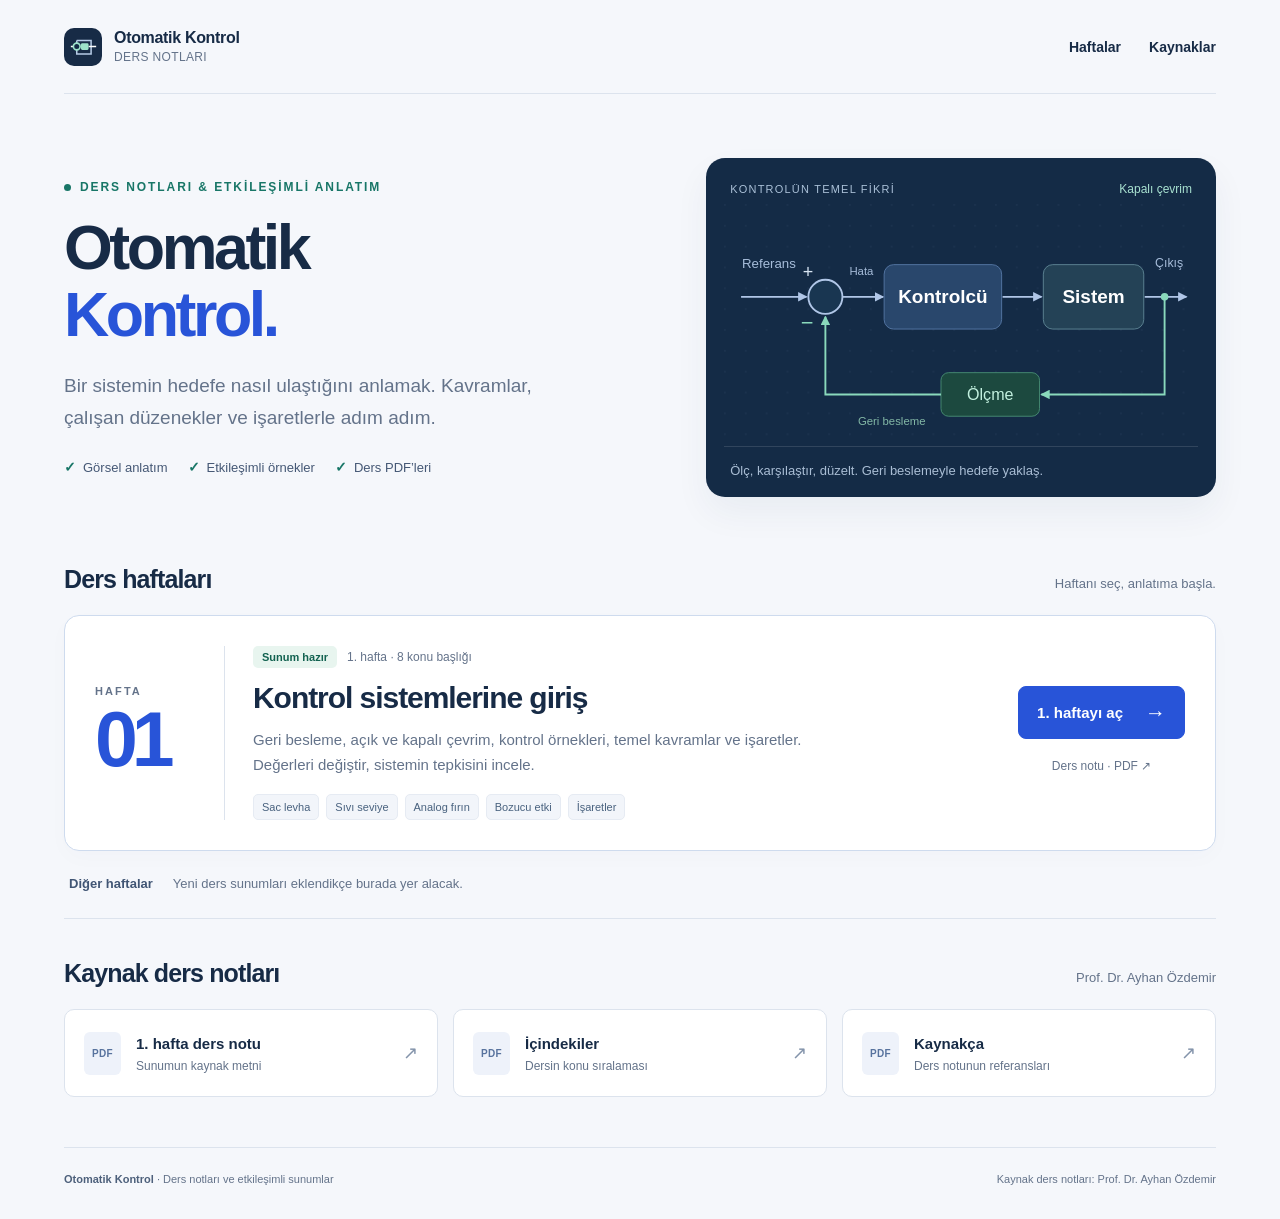
==== commit 368c409b: "Add weekly course homepage and week one navigation" ====
--- a/index.html
+++ b/index.html
@@ -1,476 +1,105 @@
 <!doctype html>
 <html lang="tr">
 <head>
-<meta charset="utf-8">
-<meta name="viewport" content="width=device-width, initial-scale=1">
-<meta name="theme-color" content="#f5f7fc">
-<title>Bozucu etki · Yürüyen merdiven · Otomatik Kontrol</title>
-<link rel="stylesheet" href="rolling-mill.css">
-<link rel="stylesheet" href="liquid-tank.css">
-<link rel="stylesheet" href="analog-oven.css">
-<link rel="stylesheet" href="lesson-notes.css">
-<link rel="stylesheet" href="escalator.css">
-<link rel="stylesheet" href="signals.css">
-<link rel="icon" type="image/svg+xml" href="data:image/svg+xml,%3Csvg xmlns='http://www.w3.org/2000/svg' viewBox='0 0 40 40'%3E%3Crect width='40' height='40' rx='8' fill='%232950db'/%3E%3Cpath d='M10 12h20v16H10z' fill='none' stroke='white' stroke-width='3'/%3E%3Ccircle cx='10' cy='20' r='4' fill='%23ffc25b'/%3E%3C/svg%3E">
-<style>
-:root{--bg:#f5f7fc;--paper:#fff;--ink:#14243e;--muted:#52637c;--line:#ccd6e6;--blue:#2950db;--tint:#e5edff;--orange:#a84a00;--teal:#087974}
-*{box-sizing:border-box}body{margin:0;background:var(--bg);color:var(--ink);font-family:"Segoe UI",Arial,sans-serif}button{font:inherit;color:inherit;cursor:pointer;min-height:44px;border:1px solid var(--line);border-radius:7px;padding:9px 15px;background:var(--paper);font-weight:600;touch-action:manipulation}button:hover{background:var(--tint)}button:focus-visible,a:focus-visible{outline:3px solid var(--blue);outline-offset:4px}button[aria-pressed=true]{background:var(--blue);color:#fff;border-color:var(--blue)}
-.board{min-height:100svh;display:flex;flex-direction:column;max-width:1900px;margin:auto;padding:0 3.2vw}.topbar{display:flex;align-items:center;justify-content:space-between;gap:18px;padding:14px 0;border-bottom:1px solid var(--line)}.brand{font-size:15px;font-weight:700;letter-spacing:.08em}.brand span{font-weight:400;letter-spacing:0;color:var(--muted);margin-left:18px}.top-actions{display:flex;gap:8px;font-size:15px}.intro{padding:20px 0 14px}h1{font-size:clamp(30px,2.65vw,48px);line-height:1.1;letter-spacing:-.025em;margin:0 0 12px;font-weight:650}.definition{font-size:clamp(19px,1.55vw,28px);line-height:1.45;max-width:1500px;margin:0}.definition strong{font-weight:650;color:var(--blue)}.purpose{font-size:clamp(15px,1.16vw,20px);color:var(--muted);margin:8px 0 0;line-height:1.4}.examples{display:flex;align-items:center;gap:8px;flex-wrap:wrap;padding:0 0 16px;border-bottom:1px solid var(--line)}.examples>span{font-size:15px;color:var(--muted);margin-right:8px}.examples button{font-size:16px;font-weight:500;min-height:42px}.workspace{display:grid;grid-template-columns:minmax(0,1.7fr) minmax(330px,1fr);gap:3vw;align-items:center;flex:1;min-height:400px;padding:12px 0}.flow{margin:0;min-width:0}.flow svg{width:100%;height:auto;max-height:49vh;display:block;overflow:visible}.flow text{font-family:inherit;fill:var(--ink)}.node rect{fill:var(--paper);stroke:var(--line);stroke-width:1.8;transition:fill .25s,stroke .25s}.node.active rect{fill:var(--tint);stroke:var(--blue);stroke-width:2.2}.node-title{font-size:26px;font-weight:600}.node-value{font-size:21px;fill:var(--muted)!important}.edge{fill:none;stroke:#7c8da5;stroke-width:2.5}.edge.active{stroke:var(--blue);stroke-width:3.3}.flow .reference{fill:var(--orange)}.flow-caption{display:flex;align-items:flex-start;gap:14px;margin-top:6px;min-height:58px;font-size:clamp(17px,1.45vw,25px);line-height:1.4}.phase-mark{width:9px;height:9px;border-radius:50%;background:var(--blue);margin-top:10px;flex-shrink:0}.flow-caption strong{font-weight:650;color:var(--blue)}.example{border-left:1px solid var(--line);padding-left:2.4vw;min-width:0}.example-heading{display:flex;align-items:center;justify-content:space-between;gap:8px;margin-bottom:13px}.example-heading h2{font-size:clamp(23px,1.9vw,34px);font-weight:650;line-height:1.15;margin:0}.live-label{font-size:13px;color:var(--teal);white-space:nowrap}.readings{display:grid;grid-template-columns:1fr 1fr;gap:12px}.reading-label{display:block;font-size:14px;color:var(--muted);margin-bottom:1px}.value{font-size:clamp(32px,3.45vw,62px);font-weight:600;font-variant-numeric:tabular-nums;letter-spacing:-.045em;line-height:1.15}.value small{font-size:.35em;letter-spacing:0;margin-left:5px}.target .value{color:var(--orange)}.actual .value{color:var(--blue)}.meter{height:9px;background:#dce4f0;position:relative;border-radius:3px;margin:13px 0 9px}.meter-fill{height:100%;width:30%;background:var(--blue);border-radius:3px}.target-tick{position:absolute;top:-5px;height:19px;width:2px;background:var(--orange)}.meter-foot{display:flex;justify-content:space-between;gap:10px;color:var(--muted);font-size:14px;margin-bottom:16px}.error{font-weight:600;color:var(--ink);font-variant-numeric:tabular-nums}.explanations{display:grid;gap:11px}.explanation{padding-left:12px;border-left:3px solid var(--line)}.explanation.current{border-left-color:var(--blue)}.explanation strong{display:block;font-size:clamp(17px,1.33vw,23px);font-weight:650}.explanation p{font-size:clamp(16px,1.23vw,21px);line-height:1.35;color:var(--muted);margin:3px 0 0}.example-bottom{display:flex;justify-content:space-between;align-items:center;gap:12px;margin-top:16px}.example-bottom button{font-size:14px;min-height:40px;padding:8px 12px}.model-note{font-size:13px;line-height:1.35;color:var(--muted);max-width:240px;margin:0}.generic .value{font-size:42px}.generic .meter,.generic .meter-foot{display:none}.generic .readings{margin-bottom:24px}.generic .reading-label{font-size:15px}.generic .value{letter-spacing:0}.footer{display:flex;justify-content:space-between;align-items:center;gap:18px;padding:10px 0 13px;border-top:1px solid var(--line);font-size:13px;line-height:1.35;color:var(--muted)}.footer a{color:inherit;text-decoration:none}.footer a:hover{text-decoration:underline}.sr-only{position:absolute;width:1px;height:1px;padding:0;margin:-1px;overflow:hidden;clip:rect(0,0,0,0);white-space:nowrap;border:0}
-@media(min-width:1600px){.board{padding-left:3.5vw;padding-right:3.5vw}.topbar{padding:20px 0}.intro{padding:26px 0 20px}.examples{padding-bottom:20px}.workspace{min-height:570px;padding:24px 0}.flow svg{max-height:53vh}.example-heading{margin-bottom:22px}.explanations{gap:18px}.example-bottom{margin-top:22px}.footer{padding:15px 0;font-size:15px}}
-@media(max-width:1100px){.workspace{grid-template-columns:minmax(0,1.5fr) minmax(310px,1fr);gap:20px}.flow .node-title{font-size:28px}.flow .node-value{font-size:23px}.flow-caption{font-size:17px}.example{padding-left:20px}.examples button{font-size:15px}.intro{padding-top:17px}.definition{font-size:19px}.purpose{font-size:15px}}
-@media(max-width:800px){.board{padding:0 4%}.brand{font-size:13px}.brand span{display:none}.top-actions button{font-size:13px;padding:8px 10px}.topbar{padding:12px 0;gap:8px}.intro{padding:20px 0 16px}h1{font-size:31px}.definition{font-size:19px}.purpose{font-size:15px}.examples{gap:7px}.examples>span{display:none}.examples button{font-size:14px;flex:1 1 calc(50% - 8px)}.workspace{grid-template-columns:1fr;gap:20px;padding:20px 0}.flow svg{max-height:none}.flow-caption{min-height:58px;font-size:17px}.example{padding:20px 0 0;border-left:0;border-top:1px solid var(--line)}.example-heading h2{font-size:25px}.value{font-size:48px}.readings{gap:28px}.explanation strong{font-size:19px}.explanation p{font-size:18px}.explanations{gap:16px}.footer{align-items:flex-start;font-size:12px}.footer .shortcuts{display:none}.model-note{font-size:13px}.example-bottom{margin-top:20px}.flow .node-title{font-size:30px}.flow .node-value{font-size:25px}.node .optional{display:none}}
-@media(min-width:801px){.board{height:100svh}.topbar,.intro,.examples,.footer{flex-shrink:0}.workspace{min-height:0;grid-template-rows:minmax(0,1fr);padding-top:8px;padding-bottom:8px}.flow{display:flex;flex-direction:column;min-height:0;height:100%;justify-content:center}.flow svg{flex:1 1 0;min-height:0;height:0;max-height:none}.flow-caption{min-height:46px;flex:0 0 auto}}
-@media(min-width:801px) and (max-width:1100px){.live-label{display:none}.explanations{gap:9px}.example-bottom{margin-top:12px}}
-[hidden]{display:none!important}
-.topic-nav{display:flex;align-items:center;gap:7px;margin-left:auto}.topic-nav button{font-size:14px;font-weight:500}.closed-workspace{flex:1;min-height:0;display:flex;flex-direction:column;padding:12px 0}.closed-diagram{flex:1;min-height:0;margin:0;display:flex;align-items:center}.closed-diagram svg{display:block;width:100%;height:100%;min-height:0;overflow:visible}.closed-diagram text{font-family:inherit;fill:var(--ink)}.cl-title{font-size:29px;font-weight:600}.cl-sub{font-size:23px;fill:var(--muted)!important}.cl-signal-label{font-size:25px}.cl-box{fill:var(--paper);stroke:var(--line);stroke-width:2}.cl-node.active .cl-box{fill:var(--tint);stroke:var(--blue)}.cl-frame{fill:none;stroke:#71829b;stroke-width:2;stroke-dasharray:20 9 3 9}.cl-edge{fill:none;stroke:#71829b;stroke-width:2.7}.cl-edge.active{stroke:var(--blue);stroke-width:3.5}.cl-sign{font-size:33px;font-weight:600}.cl-branch{fill:var(--ink)}.cl-detail{display:grid;grid-template-columns:1.05fr 1fr;gap:34px;align-items:start;border-top:1px solid var(--line);padding-top:18px;flex-shrink:0;margin-top:10px;min-height:155px}.cl-stage-label{display:flex;gap:12px;align-items:center;margin-bottom:9px}.cl-stage-label h2{margin:0;font-size:clamp(22px,1.9vw,34px);font-weight:650}.cl-phase-number{color:var(--blue);font-size:16px;font-variant-numeric:tabular-nums}.cl-detail p{margin:0;font-size:clamp(18px,1.5vw,25px);line-height:1.38}.cl-calculation{border-left:1px solid var(--line);padding-left:30px}.cl-calculation-header{display:flex;justify-content:space-between;align-items:center;gap:12px;margin-bottom:10px}.cl-calculation-header span{color:var(--muted);font-size:15px}.cl-calculation-header button{font-size:14px;min-height:38px;padding:7px 12px}.cl-equation{font-size:clamp(23px,2.15vw,36px);font-variant-numeric:tabular-nums;line-height:1.2;color:var(--blue);white-space:nowrap}.cl-equation sub{font-size:.6em}.cl-calculation .cl-note{font-size:clamp(14px,1.08vw,19px);color:var(--muted);margin-top:9px;line-height:1.35}.closed-mode .intro{padding-bottom:10px}.cl-symbol{font-style:italic}
-@media(min-width:1600px){.cl-detail{min-height:200px;padding-top:25px}.cl-title{font-size:31px}.cl-sub{font-size:24px}.topic-nav button{font-size:16px}}
-@media(min-width:801px) and (max-width:1100px){.topbar{gap:9px}.brand span{display:none}.topic-nav button,.top-actions button{font-size:13px;padding:8px 10px}.cl-detail{min-height:164px;gap:20px}.cl-calculation{padding-left:20px}.cl-equation{font-size:24px}.cl-calculation-header{gap:6px}.cl-calculation-header button{font-size:12px}.cl-title{font-size:30px}.cl-sub{font-size:24px}}
-@media(max-width:800px){.topbar{flex-wrap:wrap}.topic-nav{order:3;width:100%;margin-left:0}.topic-nav button{flex:1}.top-actions{margin-left:auto}.closed-workspace{flex:none;padding:18px 0}.closed-diagram{flex:none}.closed-diagram svg{height:auto;min-height:0}.cl-detail{grid-template-columns:1fr;gap:20px;min-height:0;padding-top:20px;margin-top:20px}.cl-calculation{border-left:0;border-top:1px solid var(--line);padding:20px 0 0}.cl-detail p{font-size:19px}.cl-calculation .cl-note{font-size:15px}.cl-equation{font-size:26px}.cl-title{font-size:19px}.cl-sub{font-size:15px}.cl-signal-label{font-size:17px}.cl-sign{font-size:26px}.cl-calculation-header span{font-size:14px}.cl-calculation-header button{font-size:13px}.closed-mode h1{font-size:29px}}
-@media(prefers-reduced-motion:reduce){*{transition:none!important}}
-</style>
+  <meta charset="utf-8">
+  <meta name="viewport" content="width=device-width, initial-scale=1">
+  <meta name="theme-color" content="#f5f7fb">
+  <meta name="description" content="Otomatik kontrol ders notları, haftalık sunumlar ve etkileşimli kontrol sistemi örnekleri.">
+  <title>Otomatik Kontrol · Ders Notları</title>
+  <link rel="stylesheet" href="./home.css">
+  <link rel="icon" type="image/svg+xml" href="data:image/svg+xml,%3Csvg xmlns='http://www.w3.org/2000/svg' viewBox='0 0 40 40'%3E%3Crect width='40' height='40' rx='8' fill='%232950db'/%3E%3Cpath d='M10 12h20v16H10z' fill='none' stroke='white' stroke-width='3'/%3E%3Ccircle cx='10' cy='20' r='4' fill='%238adcc5'/%3E%3C/svg%3E">
+  <script>
+    // Preserve links shared before index.html became the course home page.
+    function redirectLegacyTopic() {
+      const oldTopics = new Set(['#temel-akis', '#kapali-cevrim', '#sac-levha', '#sivi-seviye', '#analog-firin', '#bozucu-merdiven', '#ders-notlari', '#isaretler']);
+      if (oldTopics.has(location.hash) || location.hash.startsWith('#not-') || location.hash.startsWith('#isaret-')) {
+        const lesson = new URL('./hafta-1.html', location.href);
+        lesson.search = location.search;
+        lesson.hash = location.hash;
+        location.replace(lesson.href);
+      }
+    }
+    window.addEventListener('hashchange', redirectLegacyTopic);
+    redirectLegacyTopic();
+  </script>
 </head>
 <body>
-<main class="board">
-  <header class="topbar"><div class="brand">OTOMATİK KONTROL <span>1. hafta</span></div><nav class="topic-nav" aria-label="Ders konusu"><button type="button" data-topic="temel" aria-pressed="false">Temel akış</button><button type="button" data-topic="kapali" aria-pressed="false">Kapalı çevrim</button><button type="button" data-topic="sac" aria-pressed="false">Sac levha</button><button type="button" data-topic="seviye" aria-pressed="false">Sıvı seviye</button><button type="button" data-topic="analog" aria-pressed="true">Analog fırın</button><button type="button" data-topic="bozucu" aria-pressed="false">Bozucu</button><button type="button" data-topic="notlar" aria-pressed="false">Kavramlar</button><button type="button" data-topic="isaretler" aria-pressed="false">İşaretler</button></nav><div class="top-actions"><button id="pause" type="button" aria-pressed="false">Ⅱ Duraklat</button><button id="fullscreen" type="button">Tam ekran ↗</button></div></header>
-  <section class="intro" aria-labelledby="title"><h1 id="title">Kontrolün temel döngüsü</h1><p class="definition">Kontrol, bir sistemde fiziksel büyüklüğün <strong>istenen referans değeri</strong>, belirlenen performansta takip etmesini sağlayan kurallar olarak tanımlanabilir.</p><p class="purpose">Amaç, sıcaklık, basınç, hız veya seviye gibi bir büyüklüğü istenen değere getirmektir. Performans, hedefe ulaşma süresini, aşımı ve kalan hatayı kapsar.</p></section>
-  <nav class="examples" aria-label="Aynı kontrol döngüsünün örnekleri"><span>Akışta göster:</span><button type="button" data-example="genel" aria-pressed="true">Ders notundaki akış</button><button type="button" data-example="oda" aria-pressed="false">Oda sıcaklığı</button><button type="button" data-example="hiz" aria-pressed="false">Otomobil hızı</button><button type="button" data-example="su" aria-pressed="false">İnsanla su doldurma</button></nav>
-  <section class="workspace" aria-label="Otomatik hareket eden kontrol akışı">
-    <figure class="flow">
-      <svg viewBox="0 0 900 470" role="img" aria-labelledby="flow-title flow-desc">
-        <title id="flow-title">Kontrol sisteminin geri besleme döngüsü</title><desc id="flow-desc">Sistemden ölçmeye, ölçmeden karşılaştırmaya geri besleme vardır. Referans karşılaştırmaya girer. Ardından değerlendirme, kontrol işareti üretimi ve sistem gelir. Hareketli işaret bu yolu otomatik izler.</desc>
-        <defs><marker id="arrow" viewBox="0 0 10 10" refX="9" refY="5" markerWidth="7" markerHeight="7" orient="auto"><path d="M0 0L10 5L0 10Z" fill="#7c8da5"/></marker><marker id="arrow-active" viewBox="0 0 10 10" refX="9" refY="5" markerWidth="7" markerHeight="7" orient="auto"><path d="M0 0L10 5L0 10Z" fill="#2950db"/></marker></defs>
-        <path id="edge-reference" class="edge" d="M280 38V63" marker-end="url(#arrow)"/>
-        <path id="edge-compare" class="edge" d="M747 257V97H468" marker-end="url(#arrow)"/>
-        <path id="edge-evaluate" class="edge" d="M280 132V161" marker-end="url(#arrow)"/>
-        <path id="edge-command" class="edge" d="M280 231V263" marker-end="url(#arrow)"/>
-        <path id="edge-system" class="edge" d="M280 346V380" marker-end="url(#arrow)"/>
-        <path id="edge-measure" class="edge" d="M468 415H747V337" marker-end="url(#arrow)"/>
-        <text class="node-title reference" x="280" y="25" text-anchor="middle">Referans <tspan id="reference-value"></tspan></text>
-        <g id="node-compare" class="node"><rect x="92" y="63" width="376" height="69" rx="6"/><text class="node-title" x="280" y="92" text-anchor="middle">Karşılaştırma</text><text id="compare-value" class="node-value" x="280" y="118" text-anchor="middle">Referans ve ölçüm</text></g>
-        <g id="node-evaluate" class="node"><rect x="92" y="161" width="376" height="70" rx="6"/><text class="node-title" x="280" y="190" text-anchor="middle">Değerlendirme</text><text id="evaluate-value" class="node-value" x="280" y="216" text-anchor="middle">Kontrol kuralı</text></g>
-        <g id="node-command" class="node"><rect x="92" y="263" width="376" height="83" rx="6"/><text class="node-title" x="280" y="292" text-anchor="middle">Kontrol işaretinin<tspan x="280" dy="30">üretilmesi</tspan></text></g>
-        <g id="node-system" class="node"><rect x="92" y="380" width="376" height="70" rx="6"/><text class="node-title" x="280" y="409" text-anchor="middle">Sistem</text><text id="system-value" class="node-value" x="280" y="435" text-anchor="middle">Fiziksel büyüklük</text></g>
-        <g id="node-measure" class="node"><rect x="628" y="257" width="238" height="80" rx="6"/><text class="node-title" x="747" y="289" text-anchor="middle">Ölçme</text><text id="measure-value" class="node-value" x="747" y="319" text-anchor="middle">Algılayıcı</text></g>
-        <circle id="signal" r="7" fill="#2950db"/>
-      </svg>
-      <figcaption class="flow-caption"><span class="phase-mark" aria-hidden="true"></span><span><strong id="phase-title">Ölçme</strong><span id="phase-text">: Sistemin mevcut fiziksel büyüklüğü ölçülür.</span></span></figcaption>
-    </figure>
-    <aside class="example generic" id="example" aria-labelledby="example-title">
-      <div class="example-heading"><h2 id="example-title">Üç temel işlem</h2><span class="live-label" id="live-label">Akış çalışıyor</span></div>
-      <div class="readings"><div class="reading target"><span class="reading-label" id="target-label">İstenen değer</span><div class="value" id="target-value">r</div></div><div class="reading actual"><span class="reading-label" id="actual-label">Ölçülen değer</span><div class="value" id="actual-value">y</div></div></div>
-      <div class="meter" aria-hidden="true"><div class="meter-fill" id="meter-fill"></div><span class="target-tick" id="target-tick"></span></div><div class="meter-foot"><span id="scale-label"></span><span class="error" id="error"></span></div>
-      <div class="explanations"><div id="explain-measure" class="explanation"><strong>Ölçme</strong><p id="measure-description">Sistemin mevcut durumu belirlenir.</p></div><div id="explain-evaluate" class="explanation"><strong>Değerlendirme</strong><p id="evaluate-description">Ölçüm referansla karşılaştırılır ve hata değerlendirilir.</p></div><div id="explain-command" class="explanation"><strong>Kontrol işareti</strong><p id="command-description">Sistemi etkileyecek komut üretilir.</p></div></div>
-      <div class="example-bottom"><p class="model-note" id="model-note">Yeni ölçüm, komutun sonucunu kontrolcüye geri taşır.</p><button id="disturbance" type="button" hidden>Pencereyi aç</button></div>
-    </aside>
-  </section>
-  <section class="closed-workspace" id="closed-workspace" aria-label="Kapalı çevrim kontrol blok diyagramı">
-    <figure class="closed-diagram">
-      <svg id="closed-svg" viewBox="0 0 1280 370" role="img" aria-labelledby="cl-title cl-desc">
-        <title id="cl-title">Kapalı çevrim kontrol blok diyagramı</title><desc id="cl-desc">Referans toplama noktasının artı girişine, ölçülen çıkış eksi girişine gelir. Hata değerlendirme bloğuna gider. Kontrol işareti güç kuvvetlendirici K üzerinden sistemi sürer. Çıkış ölçülüp eksi girişe geri beslenir. Kesikli noktalı çerçeve yalnızca karşılaştırma ve değerlendirme kısmını kapsar.</desc>
-        <defs><marker id="cl-arrow" viewBox="0 0 10 10" refX="9" refY="5" markerWidth="7" markerHeight="7" orient="auto"><path d="M0 0L10 5L0 10Z" fill="#71829b"/></marker><marker id="cl-arrow-active" viewBox="0 0 10 10" refX="9" refY="5" markerWidth="7" markerHeight="7" orient="auto"><path d="M0 0L10 5L0 10Z" fill="#2950db"/></marker></defs>
-        <rect class="cl-frame" x="185" y="60" width="420" height="184" rx="3"/>
-        <text class="cl-title" x="192" y="37">Değerlendirme ve kontrol</text>
-        <path id="cl-edge-reference" class="cl-edge" d="M40 150H222" marker-end="url(#cl-arrow)"/>
-        <path id="cl-edge-evaluate" class="cl-edge" d="M278 150H359" marker-end="url(#cl-arrow)"/>
-        <path id="cl-edge-amplifier" class="cl-edge" d="M582 150H675" marker-end="url(#cl-arrow)"/>
-        <path id="cl-edge-system" class="cl-edge" d="M884 150H967" marker-end="url(#cl-arrow)"/>
-        <path id="cl-edge-output" class="cl-edge" d="M1136 150H1250" marker-end="url(#cl-arrow)"/>
-        <path id="cl-edge-measure" class="cl-edge" d="M1178 150V313H500" marker-end="url(#cl-arrow)"/>
-        <path id="cl-edge-feedback" class="cl-edge" d="M344 313H250V178" marker-end="url(#cl-arrow)"/>
-        <text class="cl-signal-label" x="46" y="115">Referans</text><text class="cl-sub cl-symbol" x="104" y="186" text-anchor="middle">r(t)</text>
-        <g id="cl-node-compare" class="cl-node"><circle class="cl-box" cx="250" cy="150" r="28"/></g>
-        <text class="cl-sign" x="206" y="131">+</text><text class="cl-sign" x="217" y="198">−</text>
-        <text class="cl-signal-label" x="319" y="115" text-anchor="middle">Hata</text><text class="cl-sub cl-symbol" x="320" y="186" text-anchor="middle">e(t)</text>
-        <g id="cl-node-evaluate" class="cl-node"><rect class="cl-box" x="359" y="108" width="223" height="84"/><text class="cl-title" x="470.5" y="146" text-anchor="middle">Değerlendirme</text><text class="cl-sub" x="470.5" y="176" text-anchor="middle" id="cl-controller-label">Kontrol kuralı</text></g>
-        <text class="cl-sub cl-symbol" x="629" y="126" text-anchor="middle">u(t)</text>
-        <g id="cl-node-amplifier" class="cl-node"><rect class="cl-box" x="675" y="88" width="209" height="124"/><text class="cl-title" x="779.5" y="121" text-anchor="middle">Güç<tspan x="779.5" dy="31">kuvvetlendirici</tspan><tspan x="779.5" dy="42" style="font-size:38px">K</tspan></text></g>
-        <g id="cl-node-system" class="cl-node"><rect class="cl-box" x="967" y="108" width="169" height="84"/><text class="cl-title" x="1051.5" y="147" text-anchor="middle">Sistem</text><text class="cl-sub" x="1051.5" y="177" text-anchor="middle" id="cl-system-label">Fiziksel süreç</text></g>
-        <circle class="cl-branch" cx="1178" cy="150" r="4.5"/><text class="cl-signal-label" x="1202" y="112" text-anchor="middle">Çıkış</text><text class="cl-sub cl-symbol" x="1215" y="185" text-anchor="middle">y(t)</text>
-        <g id="cl-node-measure" class="cl-node"><rect class="cl-box" x="344" y="278" width="156" height="70"/><text class="cl-title" x="422" y="319" text-anchor="middle">Ölçme</text></g>
-        <text class="cl-sub" x="782" y="347" text-anchor="middle">Geri besleme yolu</text><text class="cl-sub cl-symbol" x="280" y="346">y<tspan baseline-shift="sub" font-size="16">m</tspan>(t)</text>
-        <circle id="cl-signal" r="7" fill="#2950db" visibility="hidden"/><circle id="cl-return-signal" r="6" fill="#087974" visibility="hidden"/>
-      </svg>
-    </figure>
-    <div class="cl-detail">
-      <div><div class="cl-stage-label"><span id="cl-phase-number" class="cl-phase-number">01</span><h2 id="cl-phase-title">Referans ve karşılaştırma</h2></div><p id="cl-phase-text">Referans artı girişe, ölçülen çıkış eksi girişe gelir. Aralarındaki fark hata işaretidir.</p></div>
-      <div class="cl-calculation"><div class="cl-calculation-header"><span>Negatif geri besleme</span><button id="cl-example" type="button" aria-pressed="false">Fırın örneğini göster</button></div><div id="cl-equation" class="cl-equation">e(t) = r(t) − y<sub>m</sub>(t)</div><p class="cl-note" id="cl-note">y<sub>m</sub>(t): ölçülen geri besleme. Referans ve ölçüm, karşılaştırmada aynı ölçeğe getirilir.</p></div>
-    </div>
-  </section>
-  <section class="mill-workspace" id="mill-workspace" aria-label="Sac levha kalınlık kontrolü animasyonu" hidden></section>
-  <section class="mill-workspace" id="tank-workspace" aria-label="Sıvı seviye kontrolü animasyonu" hidden></section>
-  <section class="mill-workspace" id="oven-workspace" aria-label="Analog sıcaklık kontrolü animasyonu" hidden></section>
-  <section class="mill-workspace" id="escalator-workspace" aria-label="Bozucu etki ve yürüyen merdiven animasyonu" hidden></section>
-  <section class="signals-workspace" id="signals-workspace" aria-label="İşaretler, sürekli ve ayrık zaman sistemleri" hidden></section>
-  <section class="notes-workspace" id="notes-workspace" aria-label="Kontrol sistemleri kavramları" hidden>
-    <nav class="notes-nav" aria-label="Ders notu başlıkları">
-      <a href="#not-geri-besleme"><span>01</span>Geri besleme</a>
-      <a href="#not-acik-cevrim"><span>02</span>Açık çevrim</a>
-      <a href="#not-acik-tank"><span>03</span>Açık çevrim tank</a>
-      <a href="#not-kapali-cevrim"><span>04</span>Kapalı çevrim</a>
-      <a href="#not-kararlilik"><span>05</span>Kararlılık</a>
-      <a href="#not-zamanla-degismeyen"><span>06</span>Zamanla değişmeyen sistem</a>
-      <a href="#not-lineer-sistemler"><span>07</span>Lineer / lineer olmayan</a>
-      <a href="#not-rlc-ornegi"><span>08</span>RLC devresi örneği</a>
-      <a href="#not-rlc-lineer-olmayan"><span>09</span>Lineer olmayan RLC</a>
-    </nav>
-    <article class="notes-sheet" id="not-geri-besleme" aria-labelledby="not-geri-baslik">
-      <h2 id="not-geri-baslik"><span>01</span>Geri besleme</h2>
-      <figure class="lesson-source-figure"><figcaption><span>Tanım · ileri yol ve geri besleme elemanları</span><a href="assets/geri-besleme-notu.png" target="_blank" rel="noopener">Görseli büyüt ↗</a></figcaption><img src="assets/geri-besleme-notu.png" width="1517" height="652" alt="Geri besleme, sistem çıkışının girişe toplam veya fark olarak etkimesidir. Şema, ileri yol elemanlarını ve çıkıştan karşılaştırma noktasına dönen geri besleme elemanlarını gösterir. Sac kalınlığının, sıvı seviyesinin ve fırın sıcaklığının ölçülüp kontrolcüye iletilmesi geri besleme örnekleridir."></figure>
-    </article>
-    <article class="notes-sheet" id="not-acik-cevrim" aria-labelledby="not-acik-baslik">
-      <h2 id="not-acik-baslik"><span>02</span>Açık çevrim kontrol</h2>
-      <figure class="lesson-source-figure"><figcaption><span>Tanım · açık çevrim blok diyagramı</span><a href="assets/acik-cevrim-notu.png" target="_blank" rel="noopener">Görseli büyüt ↗</a></figcaption><img src="assets/acik-cevrim-notu.png" width="786" height="224" alt="Açık çevrimde çıkış büyüklüğü kontrol işlemine etki etmez ve giriş referansıyla karşılaştırılmaz. Blok diyagramı giriş, kontrolör, bozucu etkiye maruz kalan sistem ve çıkıştan oluşur; geri dönüş yolu yoktur."></figure>
-    </article>
-    <article class="notes-sheet" id="not-acik-tank" aria-labelledby="not-tank-baslik">
-      <h2 id="not-tank-baslik"><span>03</span>Açık çevrim sıvı tankı seviye kontrolü</h2>
-      <figure class="lesson-source-figure"><figcaption><span>Örnek · iki açık çevrim tank düzeneği</span><a href="assets/acik-cevrim-tank-notu.png" target="_blank" rel="noopener">Görseli büyüt ↗</a></figcaption><img src="assets/acik-cevrim-tank-notu.png" width="833" height="261" alt="Açık çevrim sıvı tankı seviye kontrolünün iki düzeneği. Bilgisayar, DAC ve güç kuvvetlendirici üzerinden giriş valfini sürer. Sağdaki düzenekte ölçülen seviye ayrıca gösterilir; ölçüm bilgisayarın kontrol hesabına geri dönmez."></figure>
-    </article>
-    <article class="notes-sheet" id="not-kapali-cevrim" aria-labelledby="not-kapali-baslik">
-      <h2 id="not-kapali-baslik"><span>04</span>Kapalı çevrim kontrol</h2>
-      <figure class="lesson-source-figure"><figcaption><span>Tanım · blok diyagramı ve sıvı seviye örneği</span><a href="assets/kapali-cevrim-notu.png" target="_blank" rel="noopener">Görseli büyüt ↗</a></figcaption><img src="assets/kapali-cevrim-notu.png" width="870" height="652" alt="Kapalı çevrimde sistem çıkışı ölçme bloğu üzerinden kontrolöre geri döner ve kontrol işlemine etki eder. Sıvı seviye örneğinde ölçülen su seviyesi referansla karşılaştırılır; hata işaretine göre valf komutu üretilir."></figure>
-    </article>
-    <article class="notes-sheet" id="not-kararlilik" aria-labelledby="not-kararlilik-baslik">
-      <h2 id="not-kararlilik-baslik"><span>05</span>Giriş–çıkış açısından kararlılık</h2>
-      <figure class="lesson-source-figure"><figcaption><span>Sınırlı giriş · sınırlı ve sınırsız çıkış örnekleri</span><a href="assets/kararlilik-notu.png" target="_blank" rel="noopener">Görseli büyüt ↗</a></figcaption><img src="assets/kararlilik-notu.png" width="866" height="606" alt="Giriş ve çıkışın sınırlılığı üzerinden kararlılık açıklaması. Birim giriş için ilk örneğin çıkışı 5 değerine yaklaşır; ikinci örneğin çıkışı zamanla sınırsız büyür. Grafikler kararlı ve kararsız davranışları karşılaştırır."></figure>
-    </article>
-    <article class="notes-sheet" id="not-zamanla-degismeyen" aria-labelledby="not-zaman-baslik">
-      <h2 id="not-zaman-baslik"><span>06</span>Zamanla değişmeyen kontrol sistemi</h2>
-      <figure class="lesson-source-figure"><figcaption><span>Sabit parametre kabulü · alan kontrollü DC makine</span><a href="assets/zamanla-degismeyen-notu.png" target="_blank" rel="noopener">Görseli büyüt ↗</a></figcaption><img src="assets/zamanla-degismeyen-notu.png" width="802" height="360" alt="Zamanla değişmeyen kontrol sistemi, parametreleri sabit kabul edilen sistem olarak açıklanır. Alan kontrollü DC makine şemasında R a ve R f dirençleri, L f endüktansı, J atalet momenti ve B viskoz sürtünme katsayısı gösterilir."></figure>
-    </article>
-    <article class="notes-sheet notes-comparison" id="not-lineer-sistemler" aria-labelledby="not-lineer-baslik">
-      <h2 id="not-lineer-baslik"><span>07</span>Lineer ve lineer olmayan kontrol sistemleri</h2>
-      <div class="notes-comparison-grid">
-        <figure class="lesson-source-figure"><figcaption><span>Lineer kontrol sistemi · s. 7–8</span><a href="assets/lineer-kontrol-notu.png" target="_blank" rel="noopener">Görseli büyüt ↗</a></figcaption><img src="assets/lineer-kontrol-notu.png" width="819" height="810" alt="Ders notundaki lineer kontrol sistemi tanımı: süperpozisyon, çarpımsallık ve toplamsallık ilkeleri; n. dereceden doğrusal diferansiyel denklem. Durum uzayı biçimleri, sabit A ve B matrisleriyle zamanla değişmeyen, A(t) ve B(t) matrisleriyle zamanla değişen lineer sistemleri gösterir."></figure>
-        <figure class="lesson-source-figure"><figcaption><span>Lineer olmayan kontrol sistemi · s. 8</span><a href="assets/lineer-olmayan-kontrol-notu.png" target="_blank" rel="noopener">Görseli büyüt ↗</a></figcaption><img src="assets/lineer-olmayan-kontrol-notu.png" width="848" height="610" alt="Ders notundaki lineer olmayan kontrol sistemi tanımı: durum değişkenlerine bağlı parametreler, doğrusal olmayan diferansiyel denklem ve durum uzayı modelleri. Genel model x nokta eşittir f(x,u,t), başlangıç durumu x(0) eşittir x sıfır; çıkış denklemi y eşittir Cx veya h(x,u,t) olarak gösterilir."></figure>
-      </div>
-    </article>
-    <article class="notes-sheet notes-long" id="not-rlc-ornegi" aria-labelledby="not-rlc-baslik">
-      <h2 id="not-rlc-baslik"><span>08</span>Örnek 1 · Lineer RLC devresi</h2>
-      <figure class="lesson-source-figure"><figcaption><span>Devre, diferansiyel denklem ve durum uzay modeli · s. 8–9</span><a href="assets/rlc-lineer-ornek.png" target="_blank" rel="noopener">Görseli büyüt ↗</a></figcaption><img src="assets/rlc-lineer-ornek.png" width="482" height="918" alt="Ders notundaki Örnek 1 ve tam çözümü: R, L ve C değerleri sabit seri RLC devresi. Çevre denklemi ve kondansatör akım-gerilim ilişkisinden ikinci dereceden doğrusal diferansiyel denklem elde edilir. Durum değişkenleri x1 eşittir Vc ve x2 eşittir dVc/dt seçilerek iki durum denklemi ve vektör-matris modeli yazılır."></figure>
-      <p class="notes-source-link"><a href="./2024%20OTOMAT%C4%B0K_KONTROL/Oto.Kontrol_1_2019.pdf#page=8" target="_blank" rel="noopener">Örneği kaynak PDF’de aç · s. 8–9 ↗</a></p>
-    </article>
-    <article class="notes-sheet notes-long" id="not-rlc-lineer-olmayan" aria-labelledby="not-rlc-lineer-olmayan-baslik">
-      <h2 id="not-rlc-lineer-olmayan-baslik"><span>09</span>Örnek 2 · Lineer olmayan RLC devresi</h2>
-      <figure class="lesson-source-figure"><figcaption><span>Varaktör, gerilime bağlı kapasite ve durum uzay modeli · s. 10–11</span><a href="assets/rlc-lineer-olmayan-ornek.png" target="_blank" rel="noopener">Görseli büyüt ↗</a></figcaption><img src="assets/rlc-lineer-olmayan-ornek.png" width="501" height="1116" alt="Ders notundaki Örnek 2 ve tam çözümü: R ve L sabit, kapasitesi kondansatör uç gerilimine bağlı olan RLC devresi ve varaktörün kapasite-gerilim grafiği. Kaynakta kapasite C eşittir kc bölü Vc olarak verilir. Lineer olmayan diferansiyel denklem, x1 eşittir Vc ve x2 eşittir dVc/dt durum değişkenleriyle durum denklemleri ve f(x) ile g(x) vektörleri gösterilir."></figure>
-      <p class="notes-source-link"><a href="./2024%20OTOMAT%C4%B0K_KONTROL/Oto.Kontrol_1_2019.pdf#page=10" target="_blank" rel="noopener">Örneği kaynak PDF’de aç · s. 10–11 ↗</a></p>
-    </article>
-  </section>
-  <footer class="footer"><a id="lesson-source" href="./2024%20OTOMAT%C4%B0K_KONTROL/Oto.Kontrol_1_2019.pdf#page=1" target="_blank" rel="noopener">Ders notu: Prof. Dr. Ayhan Özdemir, 1. hafta, s. 1</a><span id="mill-model-note" hidden>Öğretim modeli · değerler ve hareketler temsilidir.</span><span class="shortcuts">Boşluk: duraklat / sürdür &nbsp; F: tam ekran</span></footer>
-</main>
-<div class="sr-only" id="announcement" role="status" aria-live="polite"></div>
-<script src="rolling-mill.js"></script>
-<script src="liquid-tank.js"></script>
-<script src="analog-oven.js"></script>
-<script src="escalator.js"></script>
-<script src="signals.js"></script>
-<script>
-(() => {
-  'use strict';
-  const $ = id => document.getElementById(id);
-  const reduced = matchMedia('(prefers-reduced-motion: reduce)');
-  const duration = 2300;
-  const phases = ['measure','compare','evaluate','command','system'];
-  const names = ['Ölçme','Karşılaştırma','Değerlendirme','Kontrol işaretinin üretilmesi','Sistem'];
-  const generalText = ['Sistemin mevcut fiziksel büyüklüğü ölçülür.','Ölçülen değer, istenen referansla karşılaştırılır.','Hata, belirlenen kontrol kuralına göre değerlendirilir.','Sistemi etkileyecek kontrol komutu üretilir.','Komut sistemi etkiler. Değişen sonuç yeniden ölçülür.'];
-  const configurations = {
-    genel:{title:'Üç temel işlem',target:1,start:0,min:0,max:1,unit:'',precision:1},
-    oda:{title:'Oda sıcaklığı',target:22,start:19,min:16,max:25,unit:'°C',precision:1,sensor:'Sıcaklık sensörü',button:'Pencereyi aç',note:'Değerler, kontrol mantığını göstermek için temsilidir.'},
-    hiz:{title:'Otomobil hızı',target:90,start:75,min:0,max:120,unit:'km/sa',precision:0,sensor:'Hız sensörü',button:'Yokuşa gir',note:'Yokuş hızı düşürür. Geri besleme yeni komutu belirler.'},
-    su:{title:'İnsanla su doldurma',target:75,start:20,min:0,max:100,unit:'%',precision:0,sensor:'Gözle seviye algısı',button:'Bardağı boşalt',note:'Göz ölçer, insan değerlendirir, el akışı ayarlar. Seviye ölçeği temsilidir.'}
-  };
-  let selected='genel', config=configurations.genel, phase=0, elapsed=0, paused=false, currentTopic='kapali';
-  let actual=0, measured=0, error=1, from=0, destination=0, frameId=null, lastTime=null;
-  let planned='',command='',transitionCount=0;
-  const edges=Object.fromEntries(phases.map(key=>[key,$('edge-'+key)]));
-  const lengths=Object.fromEntries(phases.map(key=>[key,edges[key].getTotalLength()]));
-  const format=(value,precision=config.precision)=>Number(value).toLocaleString('tr-TR',{minimumFractionDigits:0,maximumFractionDigits:precision});
-  const withUnit=value=>`${format(value)} ${config.unit}`.trim();
-  const closeEnough=()=>Math.abs(error)<(selected==='hiz'?1:selected==='su'?1:0.12);
-  function chooseAction(){
-    if(selected==='genel')return 'Kontrol kuralı uygulanır';
-    if(selected==='oda')return closeEnough()?'Sıcaklığı koru':error>0?'Isıtmayı artır':'Isıtmayı azalt';
-    if(selected==='hiz')return closeEnough()?'Hızı koru':error>0?'Tahrik torkunu artır':'Tahrik torkunu azalt';
-    return closeEnough()?'Su akışını durdur':error>10?'Sürahiyi eğ, suyu dök':error>0?'Akışı azalt':'Su akışını durdur';
-  }
-  function descriptiveText(){
-    if(selected==='genel')return generalText[phase];
-    if(phase===0)return selected==='su'?`Gözün su seviyesini ${format(measured)} / 100 olarak algılar.`:`${config.sensor}, ${withUnit(measured)} değerini ölçer.`;
-    if(phase===1)return closeEnough()?'Ölçüm referansa ulaştı. Fark çok küçük veya sıfır.':selected==='su'?`Seviye, hedef çizgisinin ${format(error)} birim altında.`:`Referans ile ölçüm arasındaki fark ${withUnit(error)}.`;
-    if(phase===2)return selected==='su'?'Gördüğün seviyeye göre dökmeye devam edip etmeyeceğine karar verirsin.':`Kontrolcü farkı değerlendirir: ${planned.toLocaleLowerCase('tr-TR')}.`;
-    if(phase===3)return selected==='su'?`Elinle komutu uygularsın: ${command.toLocaleLowerCase('tr-TR')}.`:`Komut sisteme gönderilir: ${command.toLocaleLowerCase('tr-TR')}.`;
-    return selected==='su'?'Su seviyesi değişir. Gözün yeni seviyeyi tekrar izler.':'Komut fiziksel büyüklüğü değiştirir. Sonuç tekrar ölçülür.';
-  }
-  function updateReadings(){
-    if(selected==='genel')return;
-    $('actual-value').innerHTML=`${format(actual)}<small>${config.unit}</small>`;
-    $('system-value').textContent=selected==='oda'?`Oda · ${withUnit(actual)}`:selected==='hiz'?`Araç · ${withUnit(actual)}`:`Su seviyesi · ${format(actual)} / 100`;
-    $('meter-fill').style.width=`${Math.max(0,Math.min(100,(actual-config.min)/(config.max-config.min)*100))}%`;
-  }
-  function updateText(){
-    const generic=selected==='genel';
-    $('reference-value').textContent=generic?'':selected==='su'?'· dolum çizgisi':`· ${withUnit(config.target)}`;
-    $('compare-value').textContent=generic?'Referans ve ölçüm':selected==='su'?`Fark: ${format(error)} birim`:`Hata: ${withUnit(error)}`;
-    $('evaluate-value').textContent=generic?'Kontrol kuralı':planned;
-    $('measure-value').textContent=generic?'Algılayıcı':withUnit(measured);
-    $('measure-description').textContent=generic?'Sistemin mevcut durumu belirlenir.':`${config.sensor}: ${withUnit(measured)}.`;
-    $('evaluate-description').textContent=generic?'Ölçüm referansla karşılaştırılır ve hata değerlendirilir.':`${selected==='su'?'İnsanın kararı':'Kontrolcü'}: ${planned.toLocaleLowerCase('tr-TR')}.`;
-    $('command-description').textContent=generic?'Sistemi etkileyecek komut üretilir.':`${command}.`;
-    $('error').textContent=selected==='su'?`Fark: ${format(error)} birim`:`Hata: ${withUnit(error)}`;
-    $('phase-title').textContent=names[phase];
-    $('phase-text').textContent=`: ${descriptiveText()}`;
-    for(const [key,edge] of Object.entries(edges)){
-      const active=key===phases[phase];edge.classList.toggle('active',active);edge.setAttribute('marker-end',`url(#${active?'arrow-active':'arrow'})`);
-      $('node-'+key).classList.toggle('active',active);
-    }
-    $('edge-reference').classList.toggle('active',phase===1);
-    $('edge-reference').setAttribute('marker-end',`url(#${phase===1?'arrow-active':'arrow'})`);
-    for(const name of ['measure','evaluate','command'])$('explain-'+name).classList.toggle('current',name===(phase===0?'measure':phase<3?'evaluate':phase===3?'command':''));
-    document.documentElement.dataset.phase=phases[phase];
-    document.documentElement.dataset.transitions=String(transitionCount);
-    updateReadings();
-  }
-  function enterPhase(next){
-    phase=next;elapsed=0;transitionCount++;
-    if(phase===0){measured=actual;error=config.target-measured;}
-    if(phase===1)error=config.target-measured;
-    if(phase===2)planned=chooseAction();
-    if(phase===3)command=planned;
-    if(phase===4){
-      from=actual;
-      destination=selected==='genel'?Math.min(1,actual+.1):closeEnough()?config.target:actual+error*.64;
-      if(Math.abs(config.target-destination)<(selected==='hiz'?1:selected==='su'?1:0.12))destination=config.target;
-      destination=Math.max(config.min,Math.min(config.max,destination));
-    }
-    updateText();
-  }
-  function tick(time){
-    if(lastTime===null)lastTime=time;
-    const dt=Math.min(120,time-lastTime);lastTime=time;
-    if(!paused&&!document.hidden&&currentTopic==='temel'){
-      elapsed+=dt;
-      if(elapsed>=duration){if(phase===4)actual=destination;enterPhase((phase+1)%phases.length);}
-      const progress=Math.min(1,elapsed/duration);
-      if(phase===4){actual=from+(destination-from)*(1-Math.pow(1-progress,3));updateReadings();}
-      const key=phases[phase],point=edges[key].getPointAtLength(lengths[key]*Math.min(1,progress*1.5));
-      $('signal').setAttribute('cx',point.x);$('signal').setAttribute('cy',point.y);
-      $('signal').setAttribute('visibility',reduced.matches?'hidden':'visible');
-    }
-    if(!paused&&!document.hidden&&currentTopic==='kapali')tickClosed(dt);
-    if(!paused&&!document.hidden&&currentTopic==='sac')rolling.tick(dt);
-    if(!paused&&!document.hidden&&currentTopic==='seviye')tank.tick(dt);
-    if(!paused&&!document.hidden&&currentTopic==='analog')oven.tick(dt);
-    if(!paused&&!document.hidden&&currentTopic==='bozucu')escalator.tick(dt);
-    frameId=requestAnimationFrame(tick);
-  }
-  function selectExample(key){
-    selected=key;config=configurations[key];actual=config.start;measured=actual;error=config.target-actual;from=actual;destination=actual;
-    planned=chooseAction();command=selected==='genel'?'Kontrol işareti':'Komut henüz üretilmedi';transitionCount=0;
-    $('example').classList.toggle('generic',key==='genel');$('example-title').textContent=config.title;
-    $('target-label').textContent=key==='su'?'Hedef çizgisi':key==='genel'?'İstenen değer':'Referans';
-    $('actual-label').textContent=key==='genel'?'Ölçülen değer':key==='su'?'Su seviyesi':'Gerçek değer';
-    $('target-value').innerHTML=key==='genel'?'r':`${format(config.target)}<small>${config.unit}</small>`;
-    if(key==='genel'){$('actual-value').textContent='y';$('system-value').textContent='Fiziksel büyüklük';}
-    $('target-tick').style.left=`${(config.target-config.min)/(config.max-config.min)*100}%`;
-    $('scale-label').textContent=`${config.min}–${config.max} ${config.unit}`;
-    $('model-note').textContent=config.note||'Yeni ölçüm, komutun sonucunu kontrolcüye geri taşır.';
-    $('disturbance').hidden=key==='genel';$('disturbance').textContent=config.button||'';
-    document.querySelectorAll('button[data-example]').forEach(button=>button.setAttribute('aria-pressed',String(button.dataset.example===key)));
-    enterPhase(0);lastTime=null;
-    document.documentElement.dataset.example=key;
-    $('announcement').textContent=`${config.title} seçildi. Akış ${paused?'duraklatıldı':'otomatik ilerliyor'}.`;
-  }
-  function togglePause(){
-    paused=!paused;$('pause').textContent=paused?'▶ Sürdür':'Ⅱ Duraklat';$('pause').setAttribute('aria-pressed',String(paused));
-    $('live-label').textContent=paused?'Akış duraklatıldı':'Akış çalışıyor';lastTime=null;
-  }
-  async function fullscreen(){try{if(document.fullscreenElement)await document.exitFullscreen();else await document.documentElement.requestFullscreen();}catch{$('announcement').textContent='Tam ekran için tarayıcıda F11 tuşunu kullanabilirsiniz.';}}
-  document.querySelectorAll('button[data-example]').forEach(button=>button.addEventListener('click',()=>selectExample(button.dataset.example)));
-  $('pause').addEventListener('click',togglePause);$('fullscreen').addEventListener('click',fullscreen);
-  $('disturbance').addEventListener('click',()=>{
-    actual=selected==='su'?20:Math.max(config.min,actual-(selected==='oda'?3:15));measured=actual;error=config.target-actual;planned=chooseAction();enterPhase(0);lastTime=null;
-    $('announcement').textContent=selected==='oda'?'Pencere açıldı, oda soğudu.':selected==='hiz'?'Araç yokuşta yavaşladı.':'Bardak boşaltıldı.';
-  });
-  document.addEventListener('keydown',event=>{
-    if(event.ctrlKey||event.metaKey||event.altKey||/INPUT|SELECT|TEXTAREA/.test(event.target.tagName))return;
-    if(event.key===' '&&currentTopic!=='notlar'&&currentTopic!=='isaretler'&&!/BUTTON|A/.test(event.target.tagName)){event.preventDefault();togglePause();}
-    else if(event.key.toLowerCase()==='f'){event.preventDefault();fullscreen();}
-  });
-  document.addEventListener('fullscreenchange',()=>{$('fullscreen').textContent=document.fullscreenElement?'Tam ekrandan çık ↙':'Tam ekran ↗';});
-  document.addEventListener('visibilitychange',()=>{lastTime=null;});
-  addEventListener('pagehide',()=>cancelAnimationFrame(frameId));
-  addEventListener('pageshow',event=>{if(event.persisted){lastTime=null;frameId=requestAnimationFrame(tick);}});
-  const originalIntro={title:$('title').textContent,definition:document.querySelector('.definition').innerHTML,purpose:document.querySelector('.purpose').textContent};
-  const closed={phase:0,elapsed:0,changes:0,example:false,actual:140,measured:140,start:140,end:140};
-  const closedKeys=['reference','evaluate','amplifier','system','measure','feedback'];
-  const closedTitles=['Referans ve karşılaştırma','Değerlendirme','Güç kuvvetlendirici K','Kontrol edilen sistem','Çıkışın ölçülmesi','Negatif geri besleme'];
-  const closedCopy=[
-    'Referans artı girişe, ölçülen çıkış eksi girişe gelir. Aralarındaki fark hata işaretidir.',
-    'Kontrolcü hatayı kontrol kuralına göre işler ve u(t) kontrol komutunu üretir.',
-    'K, kontrol komutunu fiziksel sistemi sürebilecek güç düzeyine taşır.',
-    'Güç işareti sisteme uygulanır. Sistemin fiziksel çıkışı y(t) değişir.',
-    'Çıkış, ölçme elemanına ulaşır. Ölçme sistemi geri besleme işaretini üretir.',
-    'Ölçülen işaret eksi girişe geri döner. Yeni karşılaştırma, kontrol komutunu günceller.'
-  ];
-  const closedEdges=Object.fromEntries(closedKeys.map(key=>[key,$('cl-edge-'+key)]));
-  function closedEquation(){
-    if(closed.example){
-      const measured=Math.round(closed.measured),difference=180-measured;
-      $('cl-equation').textContent=`180 − ${measured} = ${difference} °C`;
-      $('cl-note').textContent=`Referans: 180 °C. Ölçüm: ${measured} °C. Temsili sıcaklık değerleri aynı ölçekle karşılaştırılıyor.`;
-    }else{
-      $('cl-equation').innerHTML='e(t) = r(t) − y<sub>m</sub>(t)';
-      $('cl-note').innerHTML='y<sub>m</sub>(t): ölçülen geri besleme. Referans ve ölçüm, karşılaştırmada aynı ölçeğe getirilir.';
-    }
-    $('cl-system-label').textContent=closed.example?`Fırın · ${Math.round(closed.actual)} °C`:'Fiziksel süreç';
-    $('cl-controller-label').textContent=closed.example?(180-closed.measured<1?'Sıcaklığı koru':'Isıtma komutu'):'Kontrol kuralı';
-  }
-  function closedUpdate(){
-    const p=closed.phase;
-    $('cl-phase-number').textContent=String(p+1).padStart(2,'0');
-    $('cl-phase-title').textContent=closedTitles[p];
-    $('cl-phase-text').textContent=closed.example?[
-      `180 °C referans, ${Math.round(closed.measured)} °C ölçümle karşılaştırılır. Hata ${180-Math.round(closed.measured)} °C’dir.`,
-      'Sıcaklık kontrolcüsü, hataya göre ısıtıcıya verilecek kontrol komutunu belirler.',
-      'Güç devresi, kontrolcünün komutuyla fırının ısıtıcısına enerji aktarır.',
-      'Isıtıcı fırını etkiler. Sıcaklık zaman içinde referansa yaklaşır.',
-      'Sıcaklık sensörü ve işaret düzenleyici devre, yeni sıcaklığın ölçümünü sağlar.',
-      'Ölçülen sıcaklık eksi girişe döner. Kontrolcü yeni hataya göre komut üretir.'
-    ][p]:closedCopy[p];
-    document.querySelectorAll('.cl-node').forEach(node=>node.classList.remove('active'));
-    const node=['compare','evaluate','amplifier','system','measure','compare'][p];
-    $('cl-node-'+node).classList.add('active');
-    document.querySelectorAll('.cl-edge').forEach(edge=>{const on=edge.id==='cl-edge-'+closedKeys[p]||(p===0&&edge.id==='cl-edge-feedback')||(p===4&&edge.id==='cl-edge-output');edge.classList.toggle('active',on);edge.setAttribute('marker-end',`url(#${on?'cl-arrow-active':'cl-arrow'})`);});
-    document.documentElement.dataset.closedPhase=closedKeys[p];
-    document.documentElement.dataset.closedChanges=String(closed.changes);
-    closedEquation();
-  }
-  function closedEnter(next){
-    closed.phase=next;closed.elapsed=0;closed.changes++;
-    if(next===3){closed.start=closed.actual;closed.end=180-closed.actual<1?180:closed.actual+(180-closed.actual)*.55;}
-    if(next===4)closed.measured=closed.actual;
-    closedUpdate();
-  }
-  function positionDot(dot,path,progress){const point=path.getPointAtLength(path.getTotalLength()*progress);dot.setAttribute('cx',point.x);dot.setAttribute('cy',point.y);}
-  function drawClosedSignal(){
-    const progress=Math.min(1,closed.elapsed/duration*1.35);
-    const signal=$('cl-signal'),returned=$('cl-return-signal');
-    signal.setAttribute('visibility',reduced.matches?'hidden':'visible');
-    positionDot(signal,closedEdges[closedKeys[closed.phase]],progress);
-    returned.setAttribute('visibility',closed.phase===0&&!reduced.matches?'visible':'hidden');
-    if(closed.phase===0)positionDot(returned,closedEdges.feedback,progress);
-  }
-  function tickClosed(dt){
-    closed.elapsed+=dt;
-    if(closed.elapsed>=duration){if(closed.phase===3)closed.actual=closed.end;closedEnter((closed.phase+1)%6);}
-    const progress=Math.min(1,closed.elapsed/duration);
-    if(closed.phase===3&&closed.example){closed.actual=closed.start+(closed.end-closed.start)*(1-Math.pow(1-progress,3));closedEquation();}
-    drawClosedSignal();
-  }
-  function activateTopic(topic){
-    currentTopic=topic;lastTime=null;
-    const isClosed=topic==='kapali',isMill=topic==='sac',isTank=topic==='seviye',isOven=topic==='analog',isNotes=topic==='notlar',isEscalator=topic==='bozucu',isSignals=topic==='isaretler';
-    document.querySelector('.board').classList.toggle('closed-mode',isClosed);
-    document.querySelector('.board').classList.toggle('mill-mode',isMill||isTank||isOven||isEscalator);
-    document.querySelector('.board').classList.toggle('notes-mode',isNotes);
-    document.querySelector('.board').classList.toggle('signals-mode',isSignals);
-    document.querySelector('.workspace').hidden=isClosed||isMill||isTank||isOven||isNotes||isEscalator||isSignals;
-    document.querySelector('.examples').hidden=isClosed||isMill||isTank||isOven||isNotes||isEscalator||isSignals;
-    $('closed-workspace').hidden=!isClosed;
-    $('mill-workspace').hidden=!isMill;
-    $('tank-workspace').hidden=!isTank;
-    $('oven-workspace').hidden=!isOven;
-    $('notes-workspace').hidden=!isNotes;
-    $('escalator-workspace').hidden=!isEscalator;
-    $('signals-workspace').hidden=!isSignals;
-    $('pause').hidden=isNotes||isSignals;
-    document.querySelector('.shortcuts').textContent=isNotes||isSignals?'F: tam ekran':'Boşluk: duraklat / sürdür   F: tam ekran';
-    $('mill-model-note').hidden=!(isMill||isTank||isOven||isEscalator);
-    $('title').textContent=isOven?'Analog sıcaklık kontrolü':isTank?'Sıvı seviye kontrolü':isMill?'Sac levha kalınlık kontrolü':isClosed?'Kapalı çevrim kontrol blok diyagramı':originalIntro.title;
-    document.querySelector('.definition').innerHTML=isOven?'Hedef sıcaklığı değiştir, fırının kapağını aç. <strong>Op-amp’lı kontrolcünün</strong> ısıtıcı gücünü nasıl ayarladığını izle.':isTank?'Çıkış vanasını aç, hedef seviyeyi değiştir. Kontrolcünün <strong>giriş valfini nasıl ayarladığını</strong> izle.':isMill?'Hedefi değiştir, hatta daha kalın sac gönder. Kontrolcünün <strong>merdane aralığını nasıl ayarladığını</strong> izle.':isClosed?'Sistem çıkışı ölçülür ve referansla karşılaştırılır. Kontrolcü, <strong>hata işaretine göre</strong> sisteme uygulanacak komutu belirler.':originalIntro.definition;
-    document.querySelector('.purpose').textContent=isOven?'Analog döngüde referans, hata ve kontrol işareti sürekli gerilimlerdir. Gürültü ekleyerek RC filtrenin etkisini karşılaştır.':isClosed?'Kesikli noktalı çerçeve, değerlendirme ve kontrol kısmıdır. Analog veya sayısal işlemci ile gerçekleştirilebilir.':originalIntro.purpose;
-    document.querySelectorAll('button[data-topic]').forEach(button=>button.setAttribute('aria-pressed',String(button.dataset.topic===topic)));
-    document.title=isOven?'Analog sıcaklık kontrolü · Otomatik Kontrol':isTank?'Sıvı seviye kontrolü · Otomatik Kontrol':isMill?'Sac levha kalınlık kontrolü · Otomatik Kontrol':isClosed?'Kapalı çevrim kontrol · Otomatik Kontrol':'Kontrol döngüsü · Otomatik Kontrol';
-    document.documentElement.dataset.topic=topic;
-    history.replaceState(null,'',isOven?'#analog-firin':isTank?'#sivi-seviye':isMill?'#sac-levha':isClosed?'#kapali-cevrim':'#temel-akis');
-    $('lesson-source').href='./2024%20OTOMAT%C4%B0K_KONTROL/Oto.Kontrol_1_2019.pdf#page='+(isOven?4:isTank?3:isMill?2:1);
-    $('lesson-source').textContent='Ders notu: Prof. Dr. Ayhan Özdemir, 1. hafta, s. '+(isOven?4:isTank?3:isMill?2:1);
-    if(isNotes){
-      $('title').textContent='Kontrol sistemlerinde temel kavramlar';
-      document.querySelector('.definition').textContent='Geri besleme, çevrim yapıları, kararlılık, zamanla değişmeyen sistemler ve lineerlik.';
-      document.title='Kontrol sistemlerinde temel kavramlar · Otomatik Kontrol';
-      history.replaceState(null,'','#ders-notlari');
-      $('lesson-source').href='./2024%20OTOMAT%C4%B0K_KONTROL/Oto.Kontrol_1_2019.pdf';
-      $('lesson-source').textContent='Ders notu: Prof. Dr. Ayhan Özdemir · 1. hafta';
-      $('announcement').textContent='Dokuz ders notu başlığı aynı sayfada gösteriliyor.';
-    }
-    if(isSignals){
-      $('title').textContent='İşaretler · Sürekli ve ayrık zaman';
-      document.querySelector('.definition').innerHTML='Bir işaretin <strong>hangi anlarda tanımlı olduğu</strong>, şekli kadar önemlidir. Ders notunun 11–13. sayfalarını grafikler ve kontrol şemalarıyla inceleyelim.';
-      document.title='İşaretler · Sürekli ve ayrık zaman · Otomatik Kontrol';
-      history.replaceState(null,'','#isaretler');
-      $('lesson-source').href='./2024%20OTOMAT%C4%B0K_KONTROL/Oto.Kontrol_1_2019.pdf#page=11';
-      $('lesson-source').textContent='Ders notu: Prof. Dr. Ayhan Özdemir · 1. hafta, s. 11–13';
-      $('announcement').textContent='İşaretler: beş başlık, tek sayfa. Yaklaşım ve örnekleme sürgüleri kullanılabilir.';
-    }
-    if(isEscalator){
-      $('title').textContent='Bozucu etki · Yürüyen merdiven';
-      document.querySelector('.definition').innerHTML='Bir kişi binsin, yolculuğunu tamamlasın ve insin. Kontrolcü, değişen yüke rağmen <strong>aynı hızı korumaya çalışır.</strong>';
-      document.title='Bozucu etki · Yürüyen merdiven · Otomatik Kontrol';
-      history.replaceState(null,'','#bozucu-merdiven');
-      $('lesson-source').href='./2024%20OTOMAT%C4%B0K_KONTROL/Oto.Kontrol_1_2019.pdf';
-      $('lesson-source').textContent='Ders notu: Prof. Dr. Ayhan Özdemir · Bozucu ve geri besleme';
-      escalator.refresh();
-    }
-    if(isClosed)drawClosedLayout();
-    if(isMill)rolling.refresh();
-    if(isTank)tank.refresh();
-    if(isOven)oven.refresh();
-  }
-  function drawClosedLayout(){
-    const svg=$('closed-svg');
-    const mobile=innerWidth<=800;
-    svg.setAttribute('viewBox',mobile?'0 0 560 470':'0 0 1280 370');
-    const set=(id,attrs)=>{const node=$(id);for(const [key,value]of Object.entries(attrs))node.setAttribute(key,value);};
-    if(mobile){
-      /* The same connections fold into two rows on narrow screens. */
-      set('cl-edge-reference',{d:'M12 126H72'});set('cl-edge-evaluate',{d:'M128 126H180'});set('cl-edge-amplifier',{d:'M350 126H386'});set('cl-edge-system',{d:'M535 126H550V250H477'});set('cl-edge-output',{d:'M337 250H285'});set('cl-edge-measure',{d:'M305 250V392H257'});set('cl-edge-feedback',{d:'M127 392H100V154'});
-      $('cl-node-compare').setAttribute('transform','translate(-150,-24)');
-      $('cl-node-evaluate').setAttribute('transform','translate(-94,-24) scale(.765,1)');
-      $('cl-node-amplifier').setAttribute('transform','translate(-96,-24) scale(.714,1)');
-      $('cl-node-system').setAttribute('transform','translate(-464,100) scale(.828,1)');
-      $('cl-node-measure').setAttribute('transform','translate(-160,79) scale(.833,1)');
-      const direct=svg.querySelectorAll(':scope > text');direct.forEach(node=>node.style.display='none');
-      svg.querySelector('.cl-frame').setAttribute('x','54');svg.querySelector('.cl-frame').setAttribute('y','54');svg.querySelector('.cl-frame').setAttribute('width','308');svg.querySelector('.cl-frame').setAttribute('height','163');
-      svg.querySelector('.cl-branch').setAttribute('cx','305');svg.querySelector('.cl-branch').setAttribute('cy','250');
-      if(!$('cl-mobile-labels')){
-        const group=document.createElementNS('http://www.w3.org/2000/svg','g');group.id='cl-mobile-labels';
-        group.innerHTML='<text class="cl-title" x="57" y="31">Değerlendirme ve kontrol</text><text class="cl-signal-label" x="12" y="93">r(t)</text><text class="cl-sign" x="66" y="112">+</text><text class="cl-sign" x="72" y="169">−</text><text class="cl-signal-label" x="151" y="103" text-anchor="middle">Hata</text><text class="cl-signal-label" x="277" y="233">y(t)</text><text class="cl-sub" x="310" y="424" text-anchor="middle">Geri besleme yolu</text><text class="cl-sub" x="112" y="436">yₘ(t)</text>';
-        svg.appendChild(group);
-      }else $('cl-mobile-labels').style.display='';
-    }else{
-      const paths={reference:'M40 150H222',evaluate:'M278 150H359',amplifier:'M582 150H675',system:'M884 150H967',output:'M1136 150H1250',measure:'M1178 150V313H500',feedback:'M344 313H250V178'};
-      Object.entries(paths).forEach(([key,d])=>set('cl-edge-'+key,{d}));
-      svg.querySelectorAll('.cl-node').forEach(node=>node.removeAttribute('transform'));
-      svg.querySelectorAll(':scope > text').forEach(node=>node.style.display='');
-      const bounds=svg.querySelector('.cl-frame');for(const [key,value]of Object.entries({x:185,y:60,width:420,height:184}))bounds.setAttribute(key,value);
-      svg.querySelector('.cl-branch').setAttribute('cx','1178');svg.querySelector('.cl-branch').setAttribute('cy','150');
-      if($('cl-mobile-labels'))$('cl-mobile-labels').style.display='none';
-    }
-    drawClosedSignal();
-  }
-  document.querySelectorAll('button[data-topic]').forEach(button=>button.addEventListener('click',()=>activateTopic(button.dataset.topic)));
-  $('cl-example').addEventListener('click',()=>{closed.example=!closed.example;closed.actual=140;closed.measured=140;closed.start=140;closed.end=140;$('cl-example').setAttribute('aria-pressed',String(closed.example));$('cl-example').textContent=closed.example?'Genel şemaya dön':'Fırın örneğini göster';closedEnter(0);});
-  addEventListener('resize',drawClosedLayout);
-  const rolling=window.createRollingMill($('mill-workspace'));
-  const tank=window.createLiquidTank($('tank-workspace'));
-  const oven=window.createAnalogOven($('oven-workspace'));
-  const escalator=window.createEscalator($('escalator-workspace'));
-  window.createSignalsLesson($('signals-workspace'));
-  const requestedHash=location.hash;
-  selectExample('genel');closedUpdate();activateTopic(requestedHash==='#isaretler'||requestedHash.startsWith('#isaret-')?'isaretler':requestedHash==='#temel-akis'?'temel':requestedHash==='#kapali-cevrim'?'kapali':requestedHash==='#sac-levha'?'sac':requestedHash==='#sivi-seviye'?'seviye':requestedHash==='#ders-notlari'||requestedHash.startsWith('#not-')?'notlar':requestedHash==='#analog-firin'?'analog':'bozucu');
-  if((requestedHash.startsWith('#not-')||requestedHash.startsWith('#isaret-'))&&document.getElementById(requestedHash.slice(1))){history.replaceState(null,'',requestedHash);document.getElementById(requestedHash.slice(1)).scrollIntoView();}
-  frameId=requestAnimationFrame(tick);
-})();
-</script>
+  <a class="skip" href="#haftalar">Ders haftalarına geç</a>
+  <div class="wrap">
+    <header class="site-header">
+      <a class="brand" href="./index.html" aria-label="Otomatik Kontrol ana sayfa">
+        <span class="brand-icon" aria-hidden="true"><svg viewBox="0 0 32 32"><path d="M8 9h17v16H8V9" fill="none" stroke="#b6cbe6" stroke-width="1.8"/><path d="M1 16h9m12 0h9" stroke="white" stroke-width="1.8"/><circle cx="8" cy="16" r="4" fill="#142b46" stroke="#9de3ca" stroke-width="2"/><rect x="13" y="12" width="9" height="8" rx="1.5" fill="#9de3ca"/></svg></span>
+        <span>Otomatik Kontrol<small>DERS NOTLARI</small></span>
+      </a>
+      <nav class="header-nav" aria-label="Ana menü"><a href="#haftalar">Haftalar</a><a href="#kaynaklar">Kaynaklar</a></nav>
+    </header>
+    <main>
+      <section class="hero" aria-labelledby="home-title">
+        <div>
+          <p class="eyebrow">Ders notları & etkileşimli anlatım</p>
+          <h1 id="home-title">Otomatik<br><span>Kontrol.</span></h1>
+          <p class="hero-copy">Bir sistemin hedefe nasıl ulaştığını anlamak. Kavramlar, çalışan düzenekler ve işaretlerle adım adım.</p>
+          <div class="hero-features"><span>Görsel anlatım</span><span>Etkileşimli örnekler</span><span>Ders PDF’leri</span></div>
+        </div>
+        <figure class="hero-diagram">
+          <div class="diagram-head"><span>KONTROLÜN TEMEL FİKRİ</span><span>Kapalı çevrim</span></div>
+          <svg viewBox="0 0 500 250" role="img" aria-labelledby="home-loop-title home-loop-desc">
+            <title id="home-loop-title">Kapalı çevrim kontrol şeması</title>
+            <desc id="home-loop-desc">Referans ile ölçülen çıkış karşılaştırılır. Kontrolcü hata işaretine göre sistemi etkiler. Çıkış ölçülerek eksi girişe geri beslenir.</desc>
+            <defs>
+              <pattern id="home-grid" width="22" height="22" patternUnits="userSpaceOnUse"><circle cx="1" cy="1" r=".7" fill="#829fc5" opacity=".15"/></pattern>
+              <marker id="home-arrow" viewBox="0 0 8 8" refX="7" refY="4" markerWidth="5" markerHeight="5" orient="auto"><path d="M0 0L8 4L0 8Z" fill="#b0c6e7"/></marker>
+              <marker id="home-feedback-arrow" viewBox="0 0 8 8" refX="7" refY="4" markerWidth="5" markerHeight="5" orient="auto"><path d="M0 0L8 4L0 8Z" fill="#8ad9bc"/></marker>
+            </defs>
+            <rect width="500" height="250" fill="url(#home-grid)"/>
+            <g fill="none" stroke="#b0c6e7" stroke-width="2">
+              <path d="M18 98H87" marker-end="url(#home-arrow)"/>
+              <path d="M125 98H168" marker-end="url(#home-arrow)"/>
+              <path d="M294 98H335" marker-end="url(#home-arrow)"/>
+              <path d="M444 98H488" marker-end="url(#home-arrow)"/>
+            </g>
+            <circle cx="107" cy="98" r="18" fill="#193651" stroke="#b0c6e7" stroke-width="2"/>
+            <text x="83" y="78" fill="#d9e6f4" font-size="19">+</text><text x="81" y="133" fill="#8ad9bc" font-size="23">−</text>
+            <text x="19" y="68" fill="#a7bdda" font-size="14">Referans</text><text x="145" y="75" text-anchor="middle" fill="#a7bdda" font-size="12">Hata</text>
+            <rect x="169" y="64" width="124" height="68" rx="10" fill="#29476c" stroke="#5476a3"/>
+            <text x="231" y="104" text-anchor="middle" fill="white" font-size="20" font-weight="600">Kontrolcü</text>
+            <rect x="337" y="64" width="106" height="68" rx="10" fill="#244256" stroke="#5d8494"/>
+            <text x="390" y="104" text-anchor="middle" fill="white" font-size="20" font-weight="600">Sistem</text>
+            <text x="455" y="67" fill="#a7bdda" font-size="13">Çıkış</text>
+            <circle cx="465" cy="98" r="4" fill="#8ad9bc"/>
+            <path d="M465 98V201H335" fill="none" stroke="#8ad9bc" stroke-width="2" marker-end="url(#home-feedback-arrow)"/>
+            <rect x="229" y="178" width="104" height="46" rx="8" fill="#1c493f" stroke="#468b73"/>
+            <text x="281" y="207" text-anchor="middle" fill="#c2f0df" font-size="17">Ölçme</text>
+            <path d="M229 201H107V119" fill="none" stroke="#8ad9bc" stroke-width="2" marker-end="url(#home-feedback-arrow)"/>
+            <text x="177" y="233" text-anchor="middle" fill="#83b8a6" font-size="12">Geri besleme</text>
+          </svg>
+          <figcaption>Ölç, karşılaştır, düzelt. Geri beslemeyle hedefe yaklaş.</figcaption>
+        </figure>
+      </section>
+      <section class="weeks" id="haftalar" aria-labelledby="weeks-title">
+        <div class="section-title"><h2 id="weeks-title">Ders haftaları</h2><p>Haftanı seç, anlatıma başla.</p></div>
+        <article class="week-card" aria-labelledby="week-one-title">
+          <div class="week-number" aria-hidden="true"><span>HAFTA</span><strong>01</strong></div>
+          <div class="week-content">
+            <div class="week-kicker"><span class="available">Sunum hazır</span><span>1. hafta · 8 konu başlığı</span></div>
+            <h3 id="week-one-title">Kontrol sistemlerine giriş</h3>
+            <p>Geri besleme, açık ve kapalı çevrim, kontrol örnekleri, temel kavramlar ve işaretler. Değerleri değiştir, sistemin tepkisini incele.</p>
+            <div class="topic-chips" aria-label="Örnek konular"><span>Sac levha</span><span>Sıvı seviye</span><span>Analog fırın</span><span>Bozucu etki</span><span>İşaretler</span></div>
+          </div>
+          <div class="week-actions"><a class="button" href="./hafta-1.html#temel-akis">1. haftayı aç <span aria-hidden="true">→</span></a><a class="pdf-link" href="./2024%20OTOMAT%C4%B0K_KONTROL/Oto.Kontrol_1_2019.pdf" target="_blank" rel="noopener">Ders notu · PDF ↗</a></div>
+        </article>
+        <div class="next-weeks"><strong>Diğer haftalar</strong><p>Yeni ders sunumları eklendikçe burada yer alacak.</p></div>
+      </section>
+      <section class="resources" id="kaynaklar" aria-labelledby="resources-title">
+        <div class="section-title"><h2 id="resources-title">Kaynak ders notları</h2><p>Prof. Dr. Ayhan Özdemir</p></div>
+        <div class="resource-grid">
+          <a class="resource" href="./2024%20OTOMAT%C4%B0K_KONTROL/Oto.Kontrol_1_2019.pdf" target="_blank" rel="noopener"><span class="resource-icon" aria-hidden="true">PDF</span><span><strong>1. hafta ders notu</strong><small>Sunumun kaynak metni</small></span><span class="arrow" aria-hidden="true">↗</span></a>
+          <a class="resource" href="./2024%20OTOMAT%C4%B0K_KONTROL/i%C3%A7indekiler_2017.pdf" target="_blank" rel="noopener"><span class="resource-icon" aria-hidden="true">PDF</span><span><strong>İçindekiler</strong><small>Dersin konu sıralaması</small></span><span class="arrow" aria-hidden="true">↗</span></a>
+          <a class="resource" href="./2024%20OTOMAT%C4%B0K_KONTROL/Kaynaklar_2017.pdf" target="_blank" rel="noopener"><span class="resource-icon" aria-hidden="true">PDF</span><span><strong>Kaynakça</strong><small>Ders notunun referansları</small></span><span class="arrow" aria-hidden="true">↗</span></a>
+        </div>
+      </section>
+    </main>
+    <footer class="site-footer"><p><strong>Otomatik Kontrol</strong> · Ders notları ve etkileşimli sunumlar</p><p>Kaynak ders notları: Prof. Dr. Ayhan Özdemir</p></footer>
+  </div>
 </body>
 </html>
--- a/home.css
+++ b/home.css
@@ -0,0 +1,12 @@
+:root{color-scheme:light;--ink:#172b46;--muted:#64738a;--blue:#2854d8;--line:#dce3ed;--paper:#fff;--background:#f5f7fb;--teal:#187667}
+*{box-sizing:border-box}html{scroll-behavior:smooth}body{margin:0;background:var(--background);color:var(--ink);font-family:"Segoe UI",Arial,sans-serif;-webkit-font-smoothing:antialiased}a{color:inherit;text-decoration:none}a:focus-visible{outline:3px solid #2854d8;outline-offset:5px;border-radius:5px}svg{display:block;max-width:100%;height:auto}.wrap{max-width:1320px;margin:auto;padding:0 5vw}.skip{position:absolute;left:24px;top:-70px;padding:12px 18px;background:#fff;z-index:10}.skip:focus{top:14px}
+.site-header{height:94px;border-bottom:1px solid var(--line);display:flex;align-items:center;justify-content:space-between;gap:24px}.brand{display:flex;gap:12px;align-items:center;font-weight:700;font-size:16px;letter-spacing:-.02em}.brand-icon{display:grid;place-items:center;width:38px;height:38px;border-radius:10px;background:var(--ink);flex-shrink:0}.brand-icon svg{width:27px}.brand small{display:block;font-weight:400;font-size:12px;color:var(--muted);letter-spacing:.03em;margin-top:3px}.header-nav{display:flex;gap:28px;align-items:center;font-size:14px;font-weight:600}.header-nav a:hover{color:var(--blue)}
+.hero{display:grid;grid-template-columns:1.15fr 1fr;gap:56px;align-items:center;padding:64px 0 48px}.eyebrow{display:flex;align-items:center;gap:9px;font-size:12px;font-weight:700;letter-spacing:.16em;text-transform:uppercase;color:var(--teal);margin:0 0 20px}.eyebrow:before{content:"";width:7px;height:7px;border-radius:50%;background:var(--teal)}h1{font-size:clamp(42px,4.9vw,67px);font-weight:650;letter-spacing:-.055em;line-height:1.07;margin:0 0 22px}h1 span{display:block;color:var(--blue)}.hero-copy{font-size:19px;line-height:1.65;max-width:520px;margin:0;color:var(--muted)}.hero-features{display:flex;flex-wrap:wrap;gap:10px 20px;margin-top:26px;font-size:13px;color:#455875}.hero-features span{display:flex;align-items:center;gap:7px}.hero-features span:before{content:"✓";font-size:14px;color:var(--teal);font-weight:700}
+.hero-diagram{margin:0;padding:24px 18px 17px;background:#142b46;border-radius:19px;box-shadow:0 16px 35px #1730540e;overflow:hidden}.diagram-head{display:flex;align-items:center;justify-content:space-between;gap:12px;padding:0 6px 8px;color:#aac0d7;font-size:11px;letter-spacing:.11em}.diagram-head span:last-child{letter-spacing:0;color:#a9e2d1;font-size:12px}.hero-diagram svg{width:100%}.hero-diagram figcaption{font-size:13px;line-height:1.5;color:#a9bdd4;border-top:1px solid #ffffff1f;padding:14px 6px 0;margin:5px 0 0}
+.weeks{padding:20px 0 36px;scroll-margin-top:24px}.section-title{display:flex;align-items:baseline;justify-content:space-between;gap:18px;margin:0 0 21px}.section-title h2{font-size:25px;font-weight:650;letter-spacing:-.035em;margin:0}.section-title p{margin:0;font-size:13px;color:var(--muted)}.week-card{display:grid;grid-template-columns:130px minmax(0,1fr) auto;gap:28px;align-items:center;background:white;border:1px solid #cedbee;border-radius:15px;padding:30px;box-shadow:0 7px 22px #22345005}.week-number{align-self:stretch;min-height:140px;border-right:1px solid var(--line);display:flex;flex-direction:column;justify-content:center;align-items:flex-start}.week-number span{font-size:11px;font-weight:700;letter-spacing:.19em;color:var(--muted)}.week-number strong{font-size:77px;line-height:1.1;letter-spacing:-.08em;font-weight:550;color:var(--blue)}.week-kicker{display:flex;align-items:center;gap:10px;margin-bottom:12px;font-size:12px;color:var(--muted)}.available{font-size:11px;font-weight:650;color:#126250;background:#e8f5ef;padding:5px 9px;border-radius:5px}.week-card h3{font-size:clamp(22px,2.4vw,30px);font-weight:650;line-height:1.2;letter-spacing:-.035em;margin:0 0 12px}.week-card p{font-size:15px;line-height:1.65;margin:0;max-width:580px;color:var(--muted)}.topic-chips{display:flex;flex-wrap:wrap;gap:7px;margin-top:16px}.topic-chips span{font-size:11px;font-weight:500;color:#49627f;background:#f2f5fa;border:1px solid #e6ebf3;padding:6px 8px;border-radius:5px}.week-actions{display:flex;flex-direction:column;gap:12px;align-items:stretch;min-width:165px}.button{display:flex;align-items:center;justify-content:center;gap:22px;background:var(--blue);color:#fff;font-size:15px;font-weight:600;padding:15px 18px;border:1px solid var(--blue);border-radius:8px;min-height:50px;transition:background .15s}.button:hover{background:#1a40b9}.button span{font-size:21px;font-weight:400;line-height:1}.pdf-link{font-size:12px;text-align:center;padding:8px;color:var(--muted)}.pdf-link:hover{color:var(--blue);text-decoration:underline}.next-weeks{display:flex;align-items:baseline;gap:20px;border-bottom:1px solid var(--line);padding:23px 5px 25px;font-size:13px;color:var(--muted)}.next-weeks strong{font-weight:600;color:#405574;white-space:nowrap}.next-weeks p{margin:0;line-height:1.5}
+.resources{padding:4px 0 50px;scroll-margin-top:24px}.resource-grid{display:grid;grid-template-columns:repeat(3,minmax(0,1fr));gap:15px}.resource{display:flex;align-items:center;gap:15px;background:#fff;border:1px solid var(--line);border-radius:10px;padding:19px;min-height:88px;transition:border-color .15s}.resource:hover{border-color:#829cdb}.resource-icon{display:grid;place-items:center;width:37px;height:43px;flex-shrink:0;color:#58739e;background:#eef2fa;border-radius:6px;font-size:10px;font-weight:700;letter-spacing:.04em}.resource strong{display:block;font-weight:600;font-size:15px;line-height:1.35}.resource small{display:block;font-size:12px;color:var(--muted);margin-top:5px}.resource .arrow{margin-left:auto;color:#8494ab;font-size:18px}.site-footer{display:flex;align-items:center;justify-content:space-between;gap:24px;padding:23px 0 30px;border-top:1px solid var(--line);font-size:11px;line-height:1.6;color:var(--muted)}.site-footer strong{font-weight:600;color:#4d607b}.site-footer p{margin:0}
+@media(min-width:1500px){.wrap{padding:0 45px}.hero{padding-top:78px;padding-bottom:60px}.week-card{padding:34px}.weeks{padding-bottom:40px}}
+@media(max-width:1000px){.hero{gap:30px;padding-top:45px}.hero-copy{font-size:17px}.week-card{grid-template-columns:92px minmax(0,1fr);gap:22px;padding:25px}.week-number{grid-row:1/3}.week-number strong{font-size:65px}.week-actions{grid-column:2;flex-direction:row;align-items:center;gap:18px}.button{min-width:185px}.topic-chips{margin-top:13px}.resource{padding:15px;gap:11px}.resource strong{font-size:14px}}
+@media(max-width:700px){.wrap{padding:0 6vw}.site-header{height:80px;gap:15px}.brand{font-size:15px;gap:10px}.header-nav{gap:16px;font-size:12px}.hero{grid-template-columns:1fr;gap:30px;padding:38px 0 30px}.eyebrow{font-size:10px;margin-bottom:17px}h1{font-size:47px;max-width:500px}.hero-copy{font-size:17px;max-width:100%}.hero-features{margin-top:19px;font-size:12px;gap:10px 17px}.hero-diagram{max-width:530px;width:100%;justify-self:center;padding:20px 17px 16px}.diagram-head{font-size:10px}.hero-diagram figcaption{font-size:12px}.weeks{padding-top:18px}.section-title h2{font-size:23px}.section-title p{font-size:12px}.week-card{grid-template-columns:1fr;gap:20px;padding:23px}.week-number{grid-row:auto;min-height:0;flex-direction:row;align-items:baseline;justify-content:space-between;border-right:0;border-bottom:1px solid var(--line);padding-bottom:12px}.week-number strong{font-size:48px;line-height:1}.week-card h3{font-size:27px}.week-card p{font-size:15px}.week-actions{grid-column:auto;gap:10px;justify-content:space-between}.button{font-size:14px;min-width:0;gap:15px;padding:13px 15px}.pdf-link{font-size:11px}.next-weeks{display:block;padding:21px 4px}.next-weeks p{margin-top:5px}.resource-grid{grid-template-columns:1fr;gap:10px}.resource{padding:15px 19px}.resource strong{font-size:15px}.resources{padding-bottom:30px}.site-footer{align-items:flex-start;flex-direction:column;gap:9px;padding-bottom:25px}}
+@media(max-width:370px){.brand small{font-size:10px}.brand{font-size:13px}.header-nav{gap:10px;font-size:11px}.brand-icon{width:33px;height:33px}h1{font-size:40px}.week-card{padding:18px}.week-actions{flex-direction:column;align-items:stretch}.section-title{gap:8px}.section-title p{font-size:11px}.week-card h3{font-size:25px}}
+@media(prefers-reduced-motion:reduce){html{scroll-behavior:auto}*{transition:none!important}}
